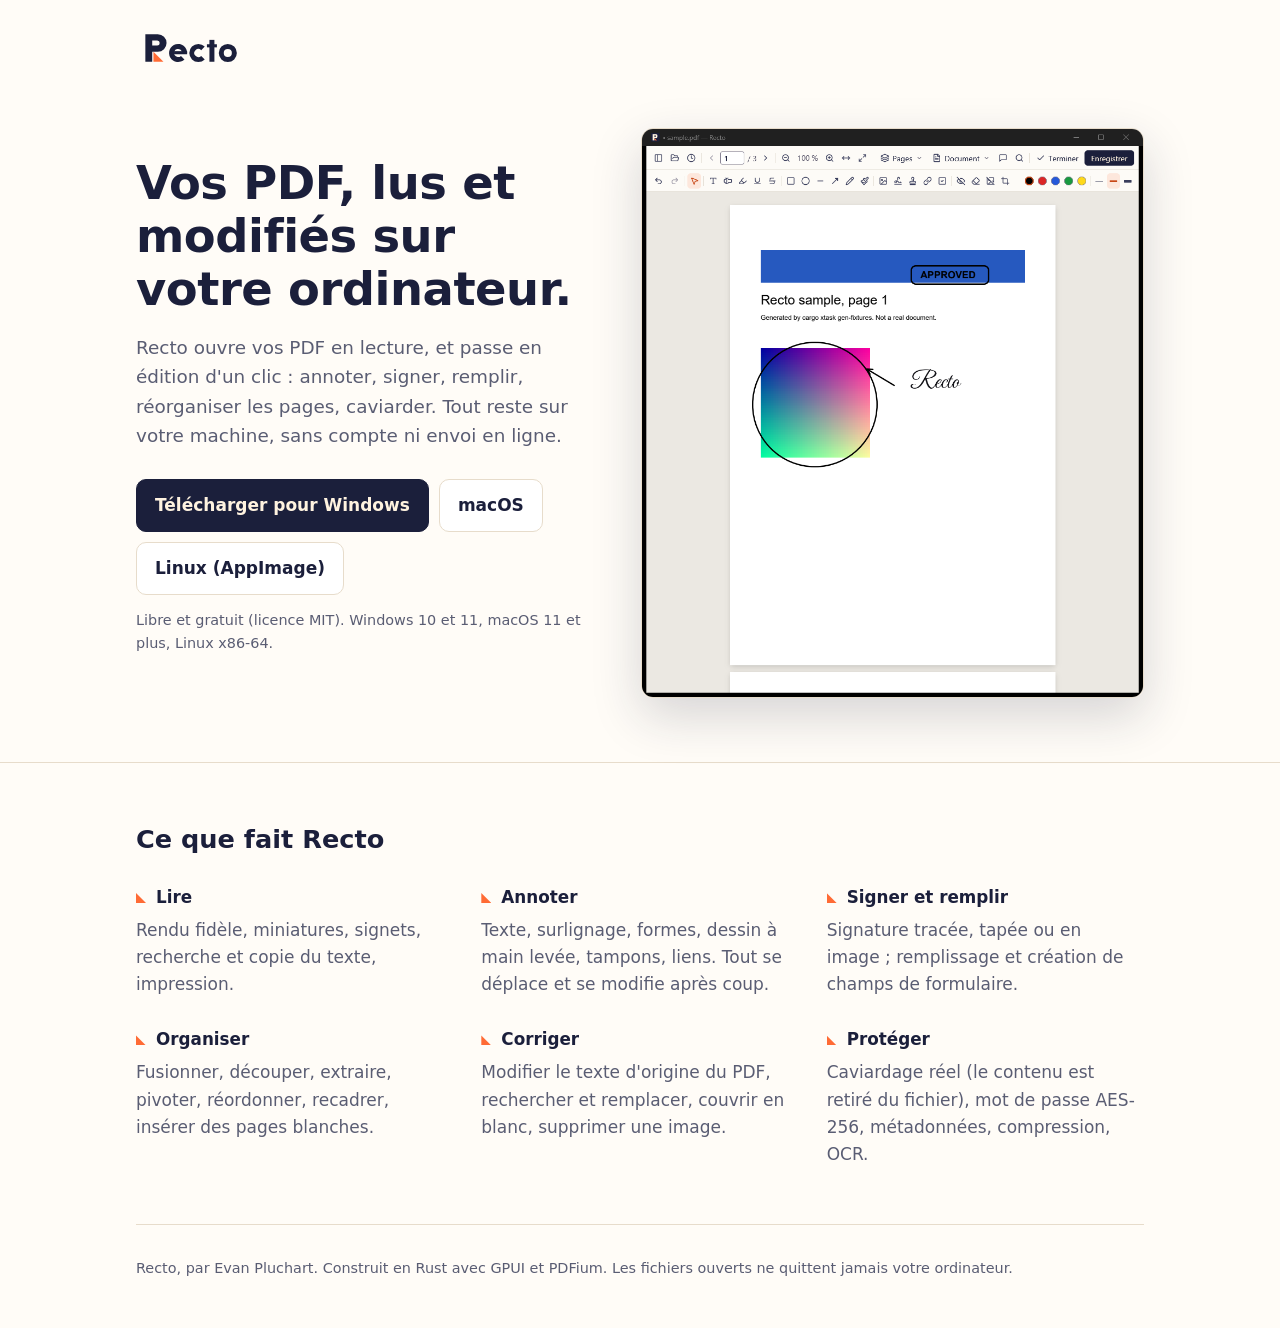
==== site/index.html @ 1aafd12f "feat: distribution (M6) - cargo xtask dist builds a release and packages it for the host: a folder w" ====
<!doctype html>
<html lang="fr">
<head>
<meta charset="utf-8">
<meta name="viewport" content="width=device-width, initial-scale=1">
<title>Recto — lecteur et éditeur PDF</title>
<meta name="description" content="Recto : lire, annoter, signer et organiser vos PDF, hors ligne, sur Windows, macOS et Linux. Libre et gratuit.">
<link rel="icon" href="favicon.png">
<style>
  :root {
    --ink: #1B1F3B;
    --paper: #FFF3E0;
    --fold: #FF6B35;
    --fold-text: #C84716;
    --surface: #FFFCF7;
    --muted: #5A5D73;
    --line: #E7DCCB;
  }
  * { box-sizing: border-box; }
  body {
    margin: 0;
    background: var(--surface);
    color: var(--ink);
    font: 17px/1.6 "Segoe UI", -apple-system, BlinkMacSystemFont, Inter, system-ui, sans-serif;
  }
  a { color: var(--fold-text); }
  .wrap { max-width: 1040px; margin: 0 auto; padding: 0 16px; }
  header { padding: 28px 0; }
  header img { height: 40px; display: block; }
  .hero > *, .features > * { min-width: 0; }
  .hero { display: grid; grid-template-columns: 1fr 1.1fr; gap: 48px; align-items: center; padding: 32px 0 64px; }
  h1 { font-size: clamp(2rem, 4vw, 2.9rem); line-height: 1.15; margin: 0 0 16px; letter-spacing: -0.01em; }
  .lead { font-size: 1.15rem; color: var(--muted); margin: 0 0 28px; }
  .downloads { display: flex; flex-wrap: wrap; gap: 10px; }
  .button {
    display: inline-flex; align-items: center; gap: 8px;
    padding: 12px 18px; border-radius: 10px; text-decoration: none; font-weight: 600;
    border: 1px solid var(--line); color: var(--ink); background: #fff;
  }
  .button.primary { background: var(--ink); color: var(--paper); border-color: var(--ink); }
  .button:hover { border-color: var(--ink); }
  .note { font-size: 0.9rem; color: var(--muted); margin-top: 14px; }
  .shot { width: 100%; border-radius: 12px; box-shadow: 0 18px 50px rgba(27, 31, 59, 0.18); border: 1px solid var(--line); display: block; }
  section { padding: 56px 0; border-top: 1px solid var(--line); }
  h2 { font-size: 1.6rem; margin: 0 0 24px; }
  .features { display: grid; grid-template-columns: repeat(3, 1fr); gap: 28px; }
  .feature h3 { font-size: 1.05rem; margin: 0 0 6px; }
  .feature h3::before { content: ""; display: inline-block; width: 10px; height: 10px; background: var(--fold); margin-right: 10px; clip-path: polygon(0 0, 100% 100%, 0 100%); }
  .feature p { margin: 0; color: var(--muted); }
  footer { padding: 32px 0 48px; color: var(--muted); font-size: 0.9rem; border-top: 1px solid var(--line); }
  @media (max-width: 820px) {
    .hero { grid-template-columns: 1fr; gap: 32px; }
    .features { grid-template-columns: 1fr; }
  }
</style>
</head>
<body>
<div class="wrap">
  <header><img src="logo.svg" alt="Recto"></header>

  <div class="hero">
    <div>
      <h1>Vos PDF, lus et modifiés sur votre ordinateur.</h1>
      <p class="lead">Recto ouvre vos PDF en lecture, et passe en édition d'un clic&nbsp;: annoter, signer, remplir, réorganiser les pages, caviarder. Tout reste sur votre machine, sans compte ni envoi en ligne.</p>
      <div class="downloads">
        <a class="button primary" href="downloads/Recto-windows-x64-setup.exe">Télécharger pour Windows</a>
        <a class="button" href="downloads/Recto-macos.dmg">macOS</a>
        <a class="button" href="downloads/Recto-x86_64.AppImage">Linux (AppImage)</a>
      </div>
      <p class="note">Libre et gratuit (licence MIT). Windows 10 et 11, macOS 11 et plus, Linux x86-64.</p>
    </div>
    <img class="shot" src="screenshot.png" alt="Recto en mode édition : une page annotée d'un cercle, d'une flèche, d'un tampon et d'une signature.">
  </div>
</div>

<section>
  <div class="wrap">
    <h2>Ce que fait Recto</h2>
    <div class="features">
      <div class="feature"><h3>Lire</h3><p>Rendu fidèle, miniatures, signets, recherche et copie du texte, impression.</p></div>
      <div class="feature"><h3>Annoter</h3><p>Texte, surlignage, formes, dessin à main levée, tampons, liens. Tout se déplace et se modifie après coup.</p></div>
      <div class="feature"><h3>Signer et remplir</h3><p>Signature tracée, tapée ou en image&nbsp;; remplissage et création de champs de formulaire.</p></div>
      <div class="feature"><h3>Organiser</h3><p>Fusionner, découper, extraire, pivoter, réordonner, recadrer, insérer des pages blanches.</p></div>
      <div class="feature"><h3>Corriger</h3><p>Modifier le texte d'origine du PDF, rechercher et remplacer, couvrir en blanc, supprimer une image.</p></div>
      <div class="feature"><h3>Protéger</h3><p>Caviardage réel (le contenu est retiré du fichier), mot de passe AES-256, métadonnées, compression, OCR.</p></div>
    </div>
  </div>
</section>

<div class="wrap">
  <footer>Recto, par Evan Pluchart. Construit en Rust avec GPUI et PDFium. Les fichiers ouverts ne quittent jamais votre ordinateur.</footer>
</div>
</body>
</html>
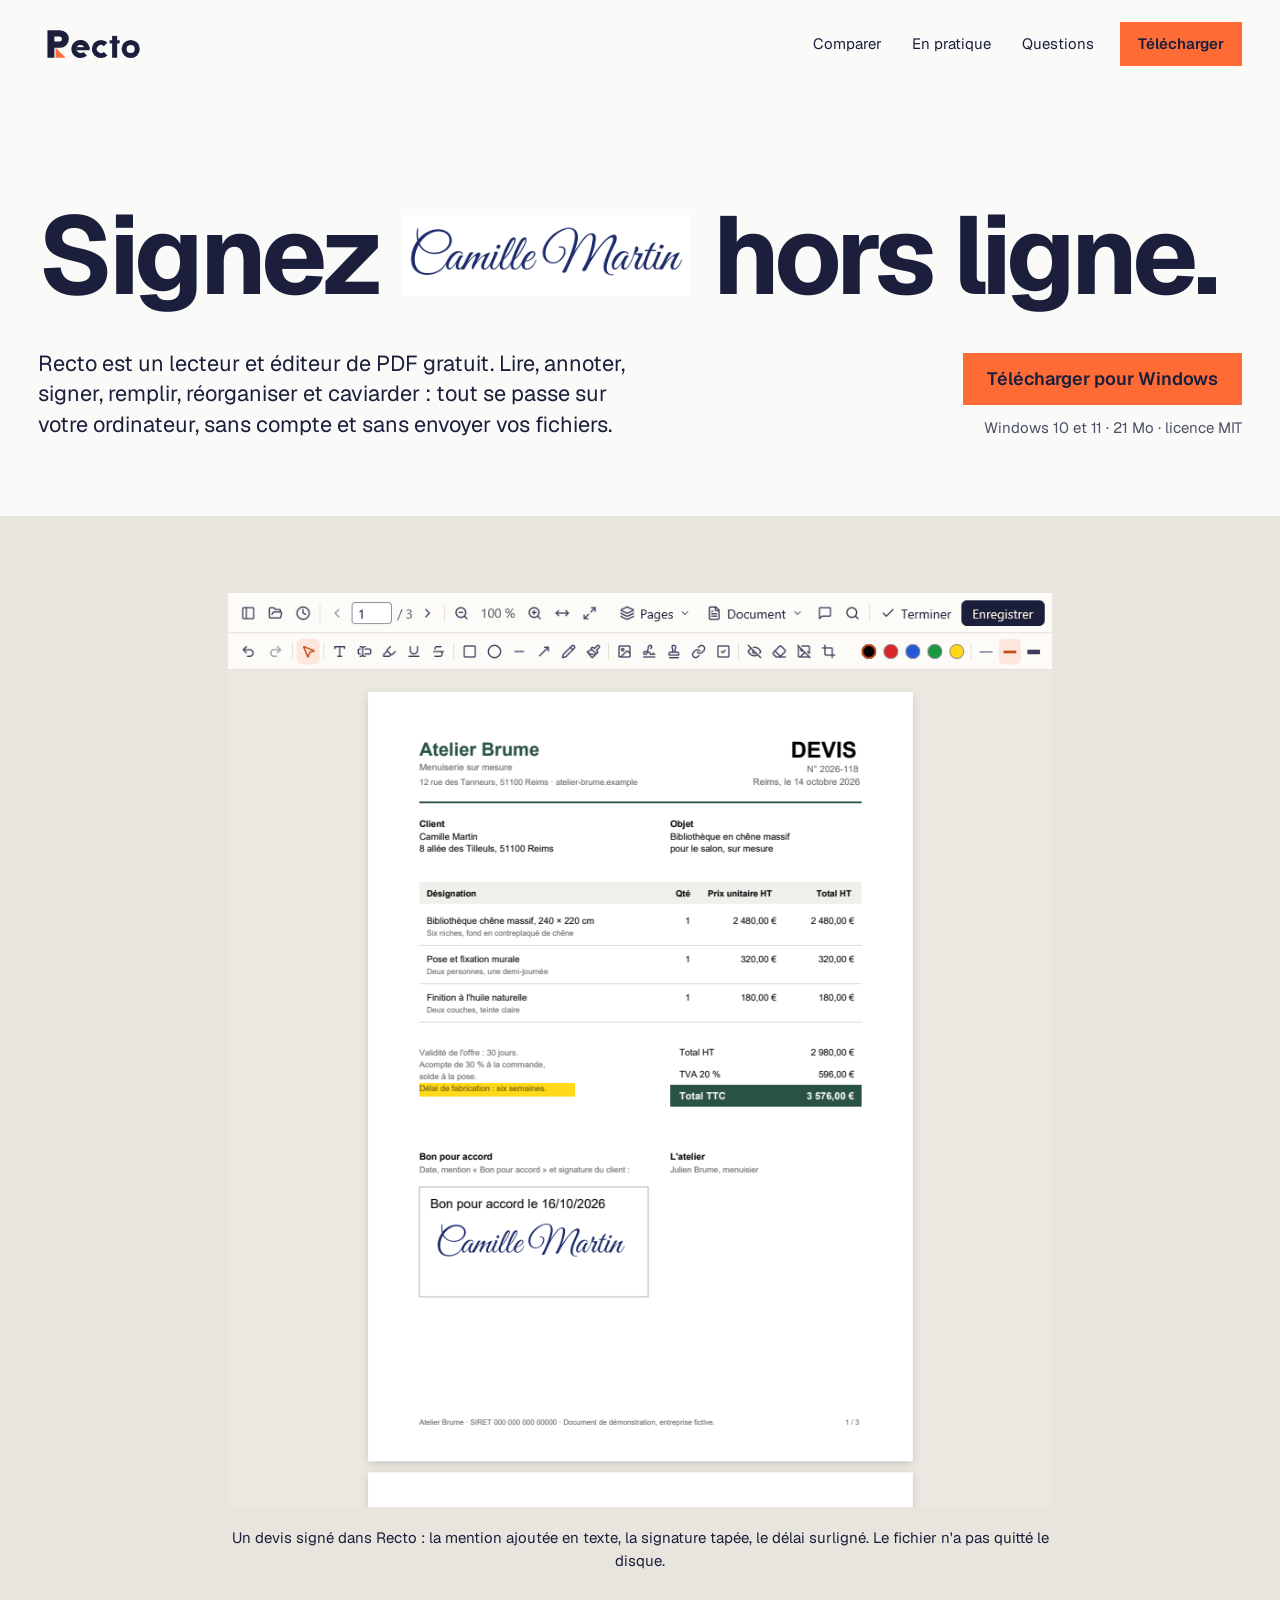
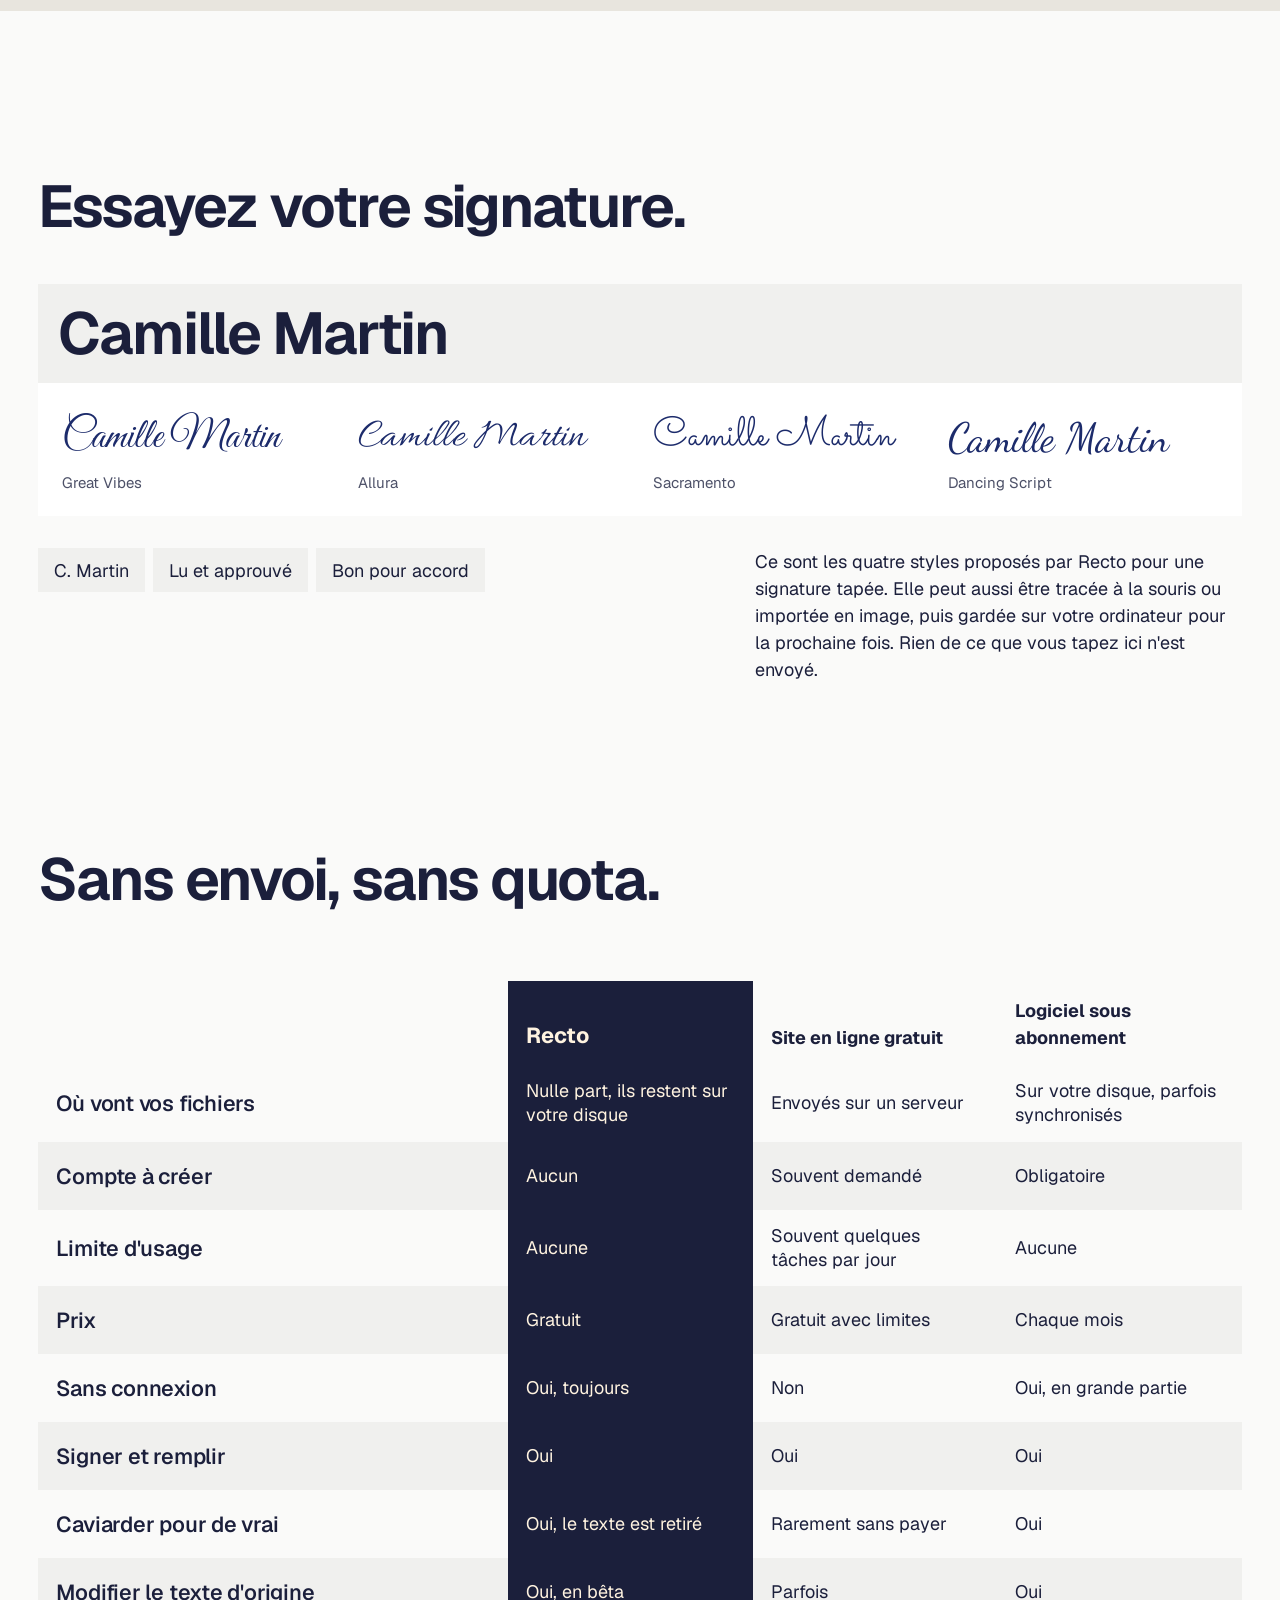
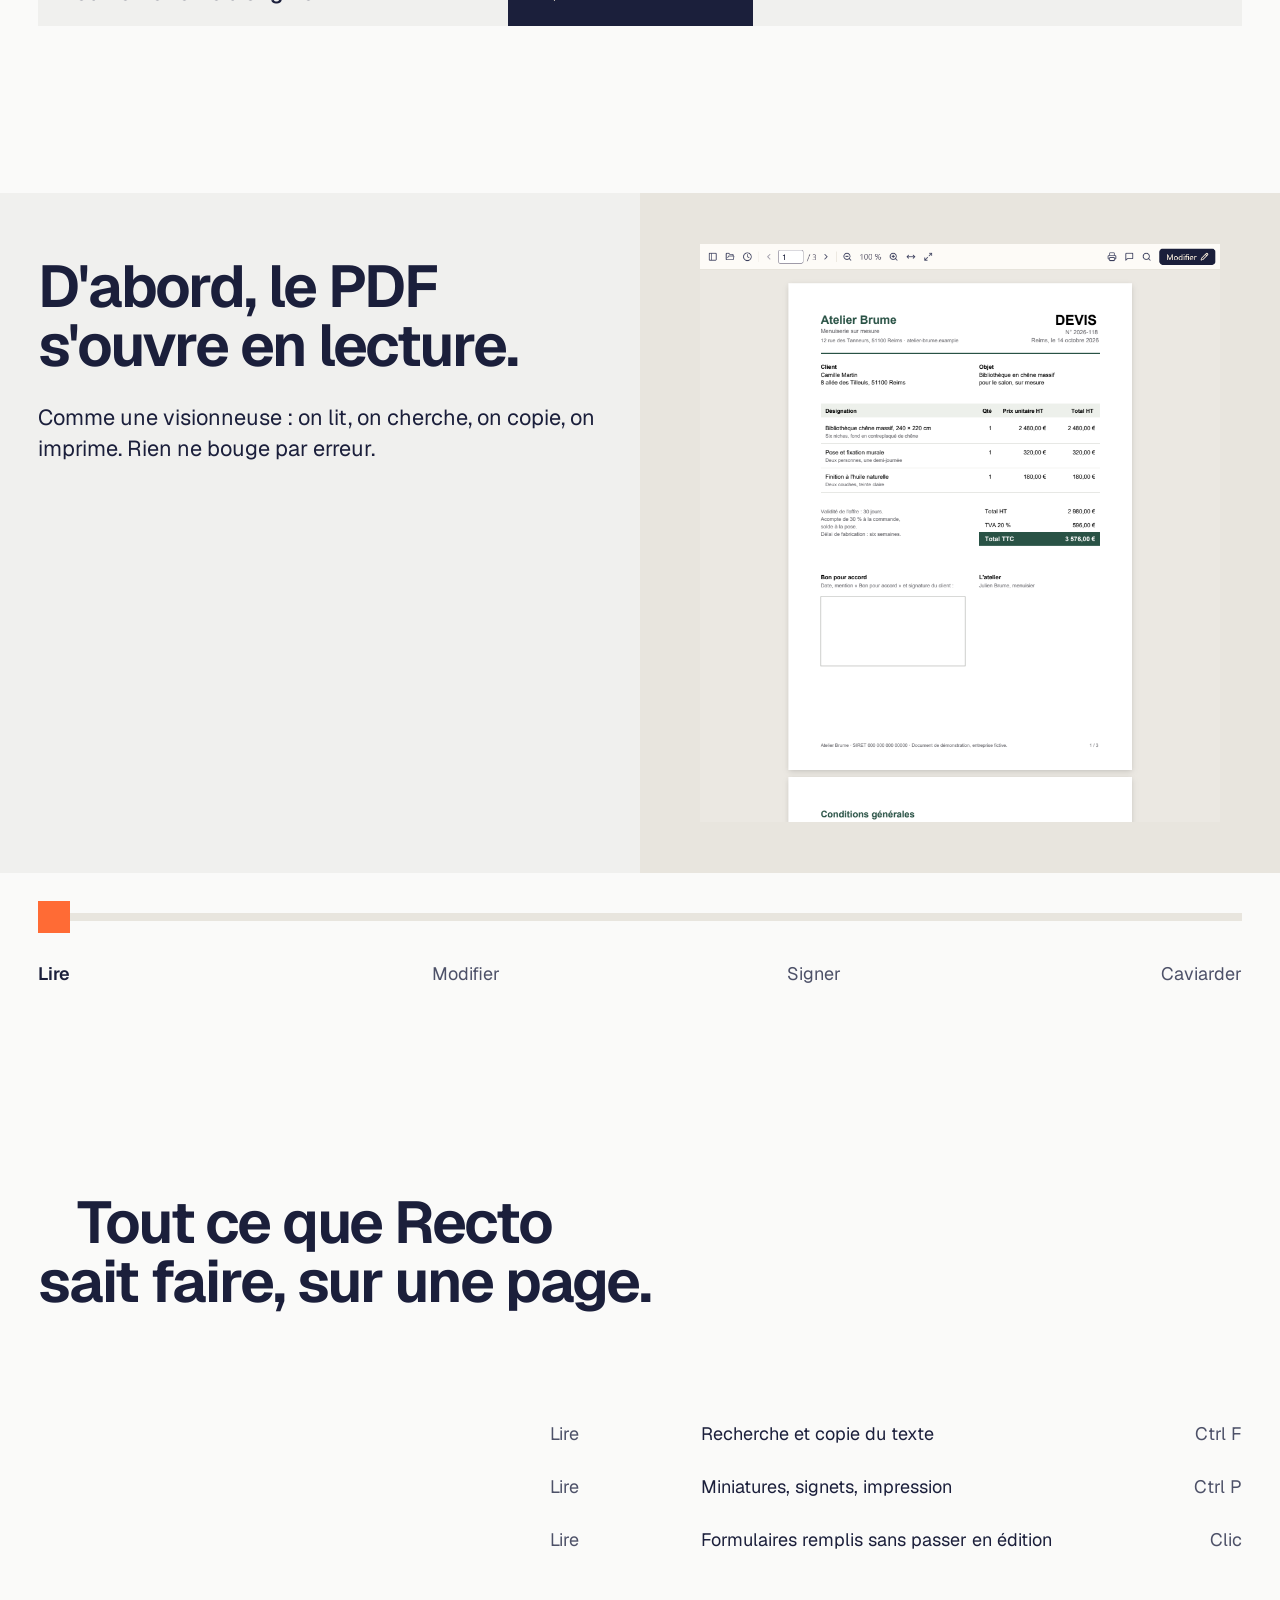
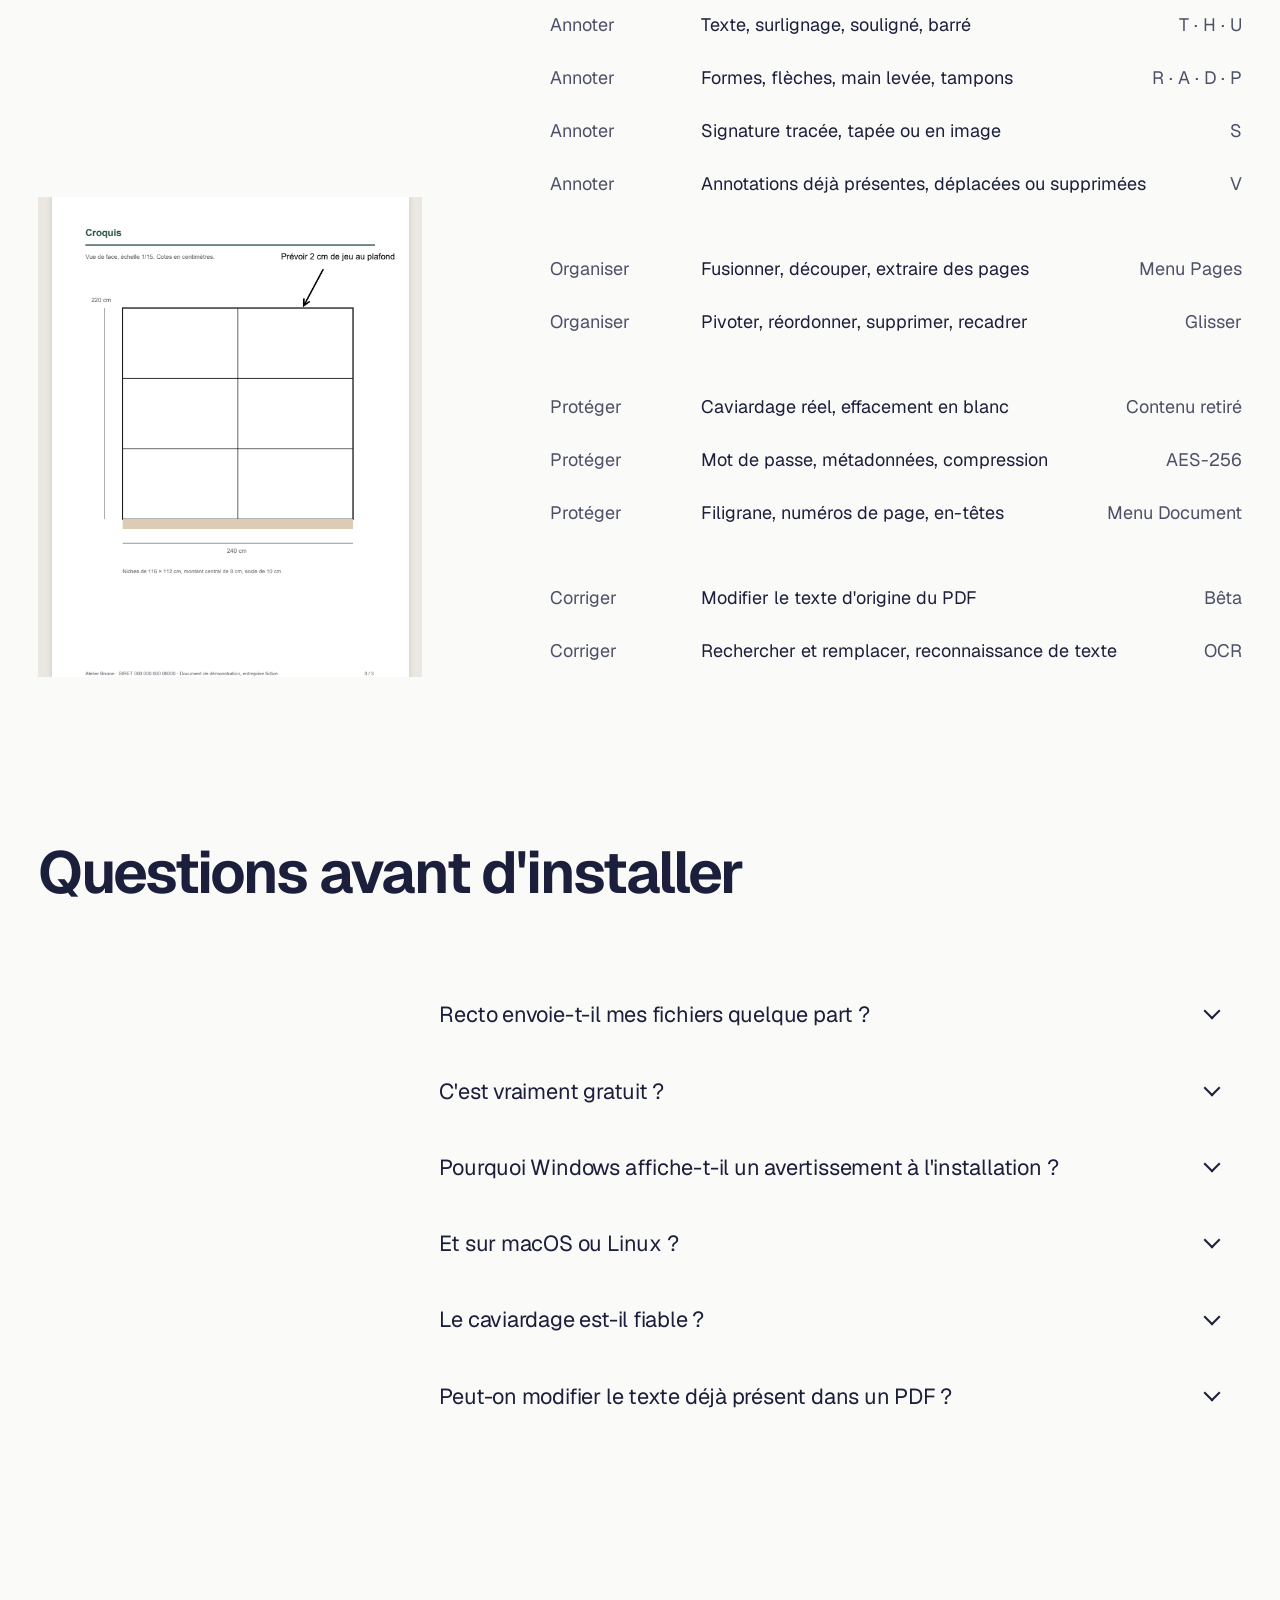
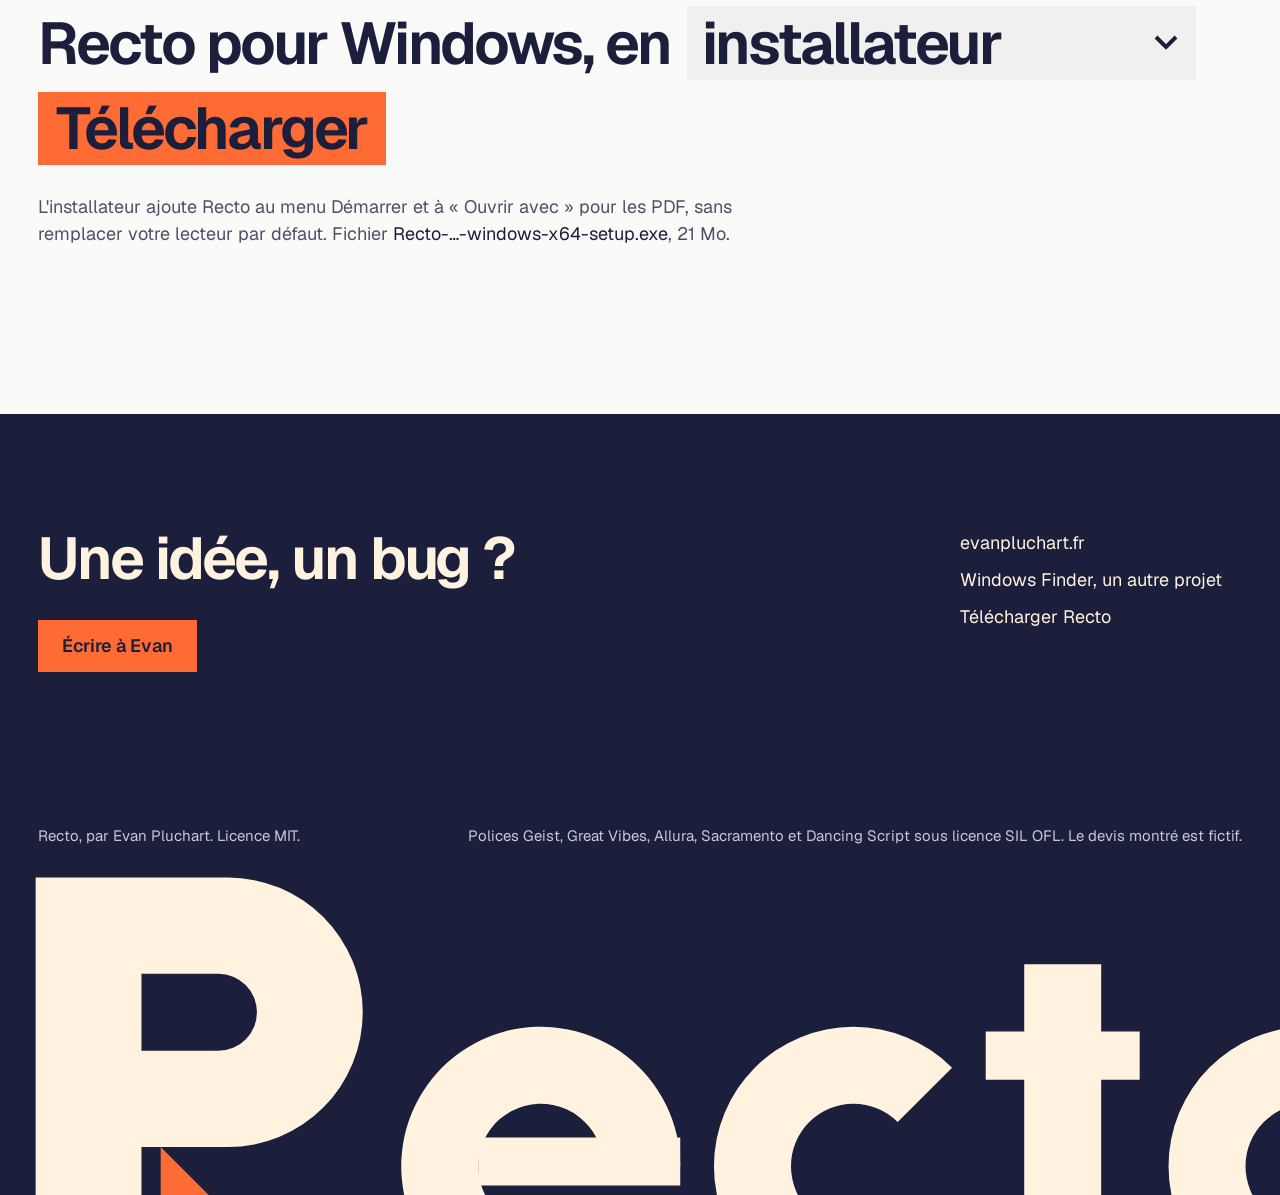
==== commit 3b506dd8: "feat(site): landing page for GitHub Pages [skip ci] A French page built from a drawn art direction (" ====
--- a/site/index.html
+++ b/site/index.html
@@ -2,93 +2,260 @@
 <html lang="fr">
 <head>
 <meta charset="utf-8">
-<meta name="viewport" content="width=device-width, initial-scale=1">
-<title>Recto — lecteur et éditeur PDF</title>
-<meta name="description" content="Recto : lire, annoter, signer et organiser vos PDF, hors ligne, sur Windows, macOS et Linux. Libre et gratuit.">
-<link rel="icon" href="favicon.png">
-<style>
-  :root {
-    --ink: #1B1F3B;
-    --paper: #FFF3E0;
-    --fold: #FF6B35;
-    --fold-text: #C84716;
-    --surface: #FFFCF7;
-    --muted: #5A5D73;
-    --line: #E7DCCB;
-  }
-  * { box-sizing: border-box; }
-  body {
-    margin: 0;
-    background: var(--surface);
-    color: var(--ink);
-    font: 17px/1.6 "Segoe UI", -apple-system, BlinkMacSystemFont, Inter, system-ui, sans-serif;
-  }
-  a { color: var(--fold-text); }
-  .wrap { max-width: 1040px; margin: 0 auto; padding: 0 16px; }
-  header { padding: 28px 0; }
-  header img { height: 40px; display: block; }
-  .hero > *, .features > * { min-width: 0; }
-  .hero { display: grid; grid-template-columns: 1fr 1.1fr; gap: 48px; align-items: center; padding: 32px 0 64px; }
-  h1 { font-size: clamp(2rem, 4vw, 2.9rem); line-height: 1.15; margin: 0 0 16px; letter-spacing: -0.01em; }
-  .lead { font-size: 1.15rem; color: var(--muted); margin: 0 0 28px; }
-  .downloads { display: flex; flex-wrap: wrap; gap: 10px; }
-  .button {
-    display: inline-flex; align-items: center; gap: 8px;
-    padding: 12px 18px; border-radius: 10px; text-decoration: none; font-weight: 600;
-    border: 1px solid var(--line); color: var(--ink); background: #fff;
-  }
-  .button.primary { background: var(--ink); color: var(--paper); border-color: var(--ink); }
-  .button:hover { border-color: var(--ink); }
-  .note { font-size: 0.9rem; color: var(--muted); margin-top: 14px; }
-  .shot { width: 100%; border-radius: 12px; box-shadow: 0 18px 50px rgba(27, 31, 59, 0.18); border: 1px solid var(--line); display: block; }
-  section { padding: 56px 0; border-top: 1px solid var(--line); }
-  h2 { font-size: 1.6rem; margin: 0 0 24px; }
-  .features { display: grid; grid-template-columns: repeat(3, 1fr); gap: 28px; }
-  .feature h3 { font-size: 1.05rem; margin: 0 0 6px; }
-  .feature h3::before { content: ""; display: inline-block; width: 10px; height: 10px; background: var(--fold); margin-right: 10px; clip-path: polygon(0 0, 100% 100%, 0 100%); }
-  .feature p { margin: 0; color: var(--muted); }
-  footer { padding: 32px 0 48px; color: var(--muted); font-size: 0.9rem; border-top: 1px solid var(--line); }
-  @media (max-width: 820px) {
-    .hero { grid-template-columns: 1fr; gap: 32px; }
-    .features { grid-template-columns: 1fr; }
-  }
-</style>
+<meta name="viewport" content="width=device-width, initial-scale=1, viewport-fit=cover">
+<title>Recto — lire, signer et modifier vos PDF, hors ligne</title>
+<meta name="description" content="Recto est un lecteur et éditeur de PDF gratuit pour Windows. Annoter, signer, remplir, réorganiser et caviarder sur votre ordinateur, sans compte et sans envoyer vos fichiers.">
+<meta name="author" content="Evan Pluchart">
+<meta name="color-scheme" content="light">
+<meta name="theme-color" content="#FBFAF7">
+<link rel="canonical" href="https://evanpluchart.github.io/recto/">
+<meta property="og:type" content="website">
+<meta property="og:locale" content="fr_FR">
+<meta property="og:title" content="Recto — vos PDF, signés hors ligne">
+<meta property="og:description" content="Lecteur et éditeur de PDF gratuit. Tout se passe sur votre ordinateur, sans compte et sans envoi.">
+<meta property="og:url" content="https://evanpluchart.github.io/recto/">
+<meta property="og:image" content="https://evanpluchart.github.io/recto/assets/og.png">
+<meta property="og:image:width" content="1200">
+<meta property="og:image:height" content="630">
+<meta name="twitter:card" content="summary_large_image">
+<link rel="icon" href="favicon.png" type="image/png">
+<link rel="icon" href="icon.svg" type="image/svg+xml">
+<link rel="preload" href="assets/fonts/geist.woff2" as="font" type="font/woff2" crossorigin>
+<link rel="stylesheet" href="assets/style.css">
+<script>document.documentElement.classList.add("js")</script>
 </head>
 <body>
-<div class="wrap">
-  <header><img src="logo.svg" alt="Recto"></header>
-
-  <div class="hero">
-    <div>
-      <h1>Vos PDF, lus et modifiés sur votre ordinateur.</h1>
-      <p class="lead">Recto ouvre vos PDF en lecture, et passe en édition d'un clic&nbsp;: annoter, signer, remplir, réorganiser les pages, caviarder. Tout reste sur votre machine, sans compte ni envoi en ligne.</p>
-      <div class="downloads">
-        <a class="button primary" href="downloads/Recto-windows-x64-setup.exe">Télécharger pour Windows</a>
-        <a class="button" href="downloads/Recto-macos.dmg">macOS</a>
-        <a class="button" href="downloads/Recto-x86_64.AppImage">Linux (AppImage)</a>
-      </div>
-      <p class="note">Libre et gratuit (licence MIT). Windows 10 et 11, macOS 11 et plus, Linux x86-64.</p>
-    </div>
-    <img class="shot" src="screenshot.png" alt="Recto en mode édition : une page annotée d'un cercle, d'une flèche, d'un tampon et d'une signature.">
+<a class="skip" href="#contenu">Aller au contenu</a>
+
+<header class="nav frame">
+  <a class="nav-logo" href="./" aria-label="Recto, accueil">
+    <img src="logo.svg" alt="Recto" width="140" height="53">
+  </a>
+  <nav aria-label="Sections">
+    <a href="#comparer">Comparer</a>
+    <a href="#etapes">En pratique</a>
+    <a href="#questions">Questions</a>
+  </nav>
+  <a class="button button-small" href="#telecharger">Télécharger</a>
+</header>
+
+<main id="contenu">
+
+  <section class="hero frame" aria-labelledby="titre">
+    <h1 id="titre" class="hero-line rise">
+      <span class="hero-word">Signez</span>
+      <span class="hero-slot"><img src="assets/hero-signature.png" alt="votre devis" width="660" height="184" fetchpriority="high"></span>
+      <span class="hero-word">hors&nbsp;ligne.</span>
+    </h1>
+    <div class="hero-foot">
+      <p class="hero-lead rise">Recto est un lecteur et éditeur de PDF gratuit. Lire, annoter, signer, remplir, réorganiser et caviarder&nbsp;: tout se passe sur votre ordinateur, sans compte et sans envoyer vos fichiers.</p>
+      <div class="hero-action rise">
+        <a class="button" href="https://github.com/EvanPluchart/recto/releases/latest">Télécharger pour Windows</a>
+        <p class="note">Windows 10 et 11 · 21&nbsp;Mo · licence MIT</p>
+      </div>
+    </div>
+  </section>
+
+  <figure class="window" aria-labelledby="window-caption">
+    <div class="window-inner shutter">
+      <img src="assets/app-sign.png" alt="Recto en mode édition&nbsp;: un devis de menuiserie avec la mention « Bon pour accord le 16/10/2026 », la signature Camille Martin et le délai de fabrication surligné en jaune." width="900" height="1000">
+    </div>
+    <figcaption id="window-caption" class="frame note">Un devis signé dans Recto&nbsp;: la mention ajoutée en texte, la signature tapée, le délai surligné. Le fichier n'a pas quitté le disque.</figcaption>
+  </figure>
+
+  <section class="try frame" aria-labelledby="try-title">
+    <h2 id="try-title" class="head rise">Essayez votre signature.</h2>
+    <div class="try-field rise" data-ui>
+      <label class="visually-hidden" for="try-name">Votre nom</label>
+      <input id="try-name" class="try-input" type="text" value="Camille Martin" maxlength="40" autocomplete="off" spellcheck="false">
+    </div>
+    <ul class="try-styles rise" data-ui aria-label="Les quatre styles de signature de Recto">
+      <li><span class="try-sig" style="font-family: 'Great Vibes', cursive">Camille Martin</span><span class="try-name">Great Vibes</span></li>
+      <li><span class="try-sig" style="font-family: 'Allura', cursive">Camille Martin</span><span class="try-name">Allura</span></li>
+      <li><span class="try-sig" style="font-family: 'Sacramento', cursive">Camille Martin</span><span class="try-name">Sacramento</span></li>
+      <li><span class="try-sig" style="font-family: 'Dancing Script', cursive">Camille Martin</span><span class="try-name">Dancing Script</span></li>
+    </ul>
+    <div class="try-foot rise">
+      <div class="try-examples" role="group" aria-label="Exemples">
+        <button type="button" data-fill="C. Martin">C. Martin</button>
+        <button type="button" data-fill="Lu et approuvé">Lu et approuvé</button>
+        <button type="button" data-fill="Bon pour accord">Bon pour accord</button>
+      </div>
+      <p class="try-note">Ce sont les quatre styles proposés par Recto pour une signature tapée. Elle peut aussi être tracée à la souris ou importée en image, puis gardée sur votre ordinateur pour la prochaine fois. Rien de ce que vous tapez ici n'est envoyé.</p>
+    </div>
+  </section>
+
+  <section id="comparer" class="compare frame" aria-labelledby="compare-title">
+    <h2 id="compare-title" class="head rise">Sans envoi, sans quota.</h2>
+    <div class="compare-table rise" role="table" aria-label="Recto comparé aux autres façons de modifier un PDF">
+      <div class="compare-row compare-top" role="row">
+        <span role="columnheader"><span class="visually-hidden">Question</span></span>
+        <span role="columnheader" class="is-recto">Recto</span>
+        <span role="columnheader">Site en ligne gratuit</span>
+        <span role="columnheader">Logiciel sous abonnement</span>
+      </div>
+      <div class="compare-row" role="row">
+        <span role="rowheader">Où vont vos fichiers</span>
+        <span role="cell" class="is-recto" data-col="Recto">Nulle part, ils restent sur votre disque</span>
+        <span role="cell" data-col="Site en ligne gratuit">Envoyés sur un serveur</span>
+        <span role="cell" data-col="Logiciel sous abonnement">Sur votre disque, parfois synchronisés</span>
+      </div>
+      <div class="compare-row" role="row">
+        <span role="rowheader">Compte à créer</span>
+        <span role="cell" class="is-recto" data-col="Recto">Aucun</span>
+        <span role="cell" data-col="Site en ligne gratuit">Souvent demandé</span>
+        <span role="cell" data-col="Logiciel sous abonnement">Obligatoire</span>
+      </div>
+      <div class="compare-row" role="row">
+        <span role="rowheader">Limite d'usage</span>
+        <span role="cell" class="is-recto" data-col="Recto">Aucune</span>
+        <span role="cell" data-col="Site en ligne gratuit">Souvent quelques tâches par jour</span>
+        <span role="cell" data-col="Logiciel sous abonnement">Aucune</span>
+      </div>
+      <div class="compare-row" role="row">
+        <span role="rowheader">Prix</span>
+        <span role="cell" class="is-recto" data-col="Recto">Gratuit</span>
+        <span role="cell" data-col="Site en ligne gratuit">Gratuit avec limites</span>
+        <span role="cell" data-col="Logiciel sous abonnement">Chaque mois</span>
+      </div>
+      <div class="compare-row" role="row">
+        <span role="rowheader">Sans connexion</span>
+        <span role="cell" class="is-recto" data-col="Recto">Oui, toujours</span>
+        <span role="cell" data-col="Site en ligne gratuit">Non</span>
+        <span role="cell" data-col="Logiciel sous abonnement">Oui, en grande partie</span>
+      </div>
+      <div class="compare-row" role="row">
+        <span role="rowheader">Signer et remplir</span>
+        <span role="cell" class="is-recto" data-col="Recto">Oui</span>
+        <span role="cell" data-col="Site en ligne gratuit">Oui</span>
+        <span role="cell" data-col="Logiciel sous abonnement">Oui</span>
+      </div>
+      <div class="compare-row" role="row">
+        <span role="rowheader">Caviarder pour de vrai</span>
+        <span role="cell" class="is-recto" data-col="Recto">Oui, le texte est retiré</span>
+        <span role="cell" data-col="Site en ligne gratuit">Rarement sans payer</span>
+        <span role="cell" data-col="Logiciel sous abonnement">Oui</span>
+      </div>
+      <div class="compare-row" role="row">
+        <span role="rowheader">Modifier le texte d'origine</span>
+        <span role="cell" class="is-recto" data-col="Recto">Oui, en bêta</span>
+        <span role="cell" data-col="Site en ligne gratuit">Parfois</span>
+        <span role="cell" data-col="Logiciel sous abonnement">Oui</span>
+      </div>
+    </div>
+  </section>
+
+  <section id="etapes" class="stages" aria-labelledby="stage-title">
+    <div class="stages-text">
+      <h2 id="stage-title" class="head stage-clause" aria-live="polite">D'abord, le PDF s'ouvre en lecture.</h2>
+      <p class="stage-detail">Comme une visionneuse&nbsp;: on lit, on cherche, on copie, on imprime. Rien ne bouge par erreur.</p>
+    </div>
+    <div class="stages-picture" data-ui>
+      <img class="stage-img is-current" src="assets/app-read.png" alt="Recto en lecture&nbsp;: le devis, la barre du haut et le bouton Modifier." width="900" height="1000" loading="lazy">
+      <img class="stage-img" src="assets/app-edit.png" alt="Recto en mode édition&nbsp;: la barre d'outils et les miniatures des trois pages." width="900" height="1000" loading="lazy">
+      <img class="stage-img" src="assets/app-sign.png" alt="Le devis avec une mention, une signature et un surlignage." width="900" height="1000" loading="lazy">
+      <img class="stage-img" src="assets/app-redact.png" alt="Le nom et l'adresse du client recouverts d'un rectangle noir de caviardage." width="900" height="1000" loading="lazy">
+    </div>
+    <div class="stages-control">
+      <label class="visually-hidden" for="stage-range">Étape</label>
+      <input id="stage-range" type="range" min="0" max="3" step="1" value="0" aria-valuetext="Lire">
+      <ol class="stage-names">
+        <li><button type="button" data-stage="0" aria-current="step">Lire</button></li>
+        <li><button type="button" data-stage="1">Modifier</button></li>
+        <li><button type="button" data-stage="2">Signer</button></li>
+        <li><button type="button" data-stage="3">Caviarder</button></li>
+      </ol>
+    </div>
+  </section>
+
+  <section class="list frame" aria-labelledby="list-title">
+    <h2 id="list-title" class="head list-title rise"><span>Tout ce que Recto</span> sait faire, sur une page.</h2>
+    <div class="list-body">
+      <img class="list-picture rise" src="assets/app-sketch.png" alt="La page du croquis, annotée d'une flèche et de la note « Prévoir 2 cm de jeu au plafond »." width="640" height="800" loading="lazy">
+      <dl class="list-table rise">
+        <div><dt>Lire</dt><dd>Recherche et copie du texte</dd><dd>Ctrl&nbsp;F</dd></div>
+        <div><dt>Lire</dt><dd>Miniatures, signets, impression</dd><dd>Ctrl&nbsp;P</dd></div>
+        <div><dt>Lire</dt><dd>Formulaires remplis sans passer en édition</dd><dd>Clic</dd></div>
+        <div class="group"><dt>Annoter</dt><dd>Texte, surlignage, souligné, barré</dd><dd>T&nbsp;·&nbsp;H&nbsp;·&nbsp;U</dd></div>
+        <div><dt>Annoter</dt><dd>Formes, flèches, main levée, tampons</dd><dd>R&nbsp;·&nbsp;A&nbsp;·&nbsp;D&nbsp;·&nbsp;P</dd></div>
+        <div><dt>Annoter</dt><dd>Signature tracée, tapée ou en image</dd><dd>S</dd></div>
+        <div><dt>Annoter</dt><dd>Annotations déjà présentes, déplacées ou supprimées</dd><dd>V</dd></div>
+        <div class="group"><dt>Organiser</dt><dd>Fusionner, découper, extraire des pages</dd><dd>Menu Pages</dd></div>
+        <div><dt>Organiser</dt><dd>Pivoter, réordonner, supprimer, recadrer</dd><dd>Glisser</dd></div>
+        <div class="group"><dt>Protéger</dt><dd>Caviardage réel, effacement en blanc</dd><dd>Contenu retiré</dd></div>
+        <div><dt>Protéger</dt><dd>Mot de passe, métadonnées, compression</dd><dd>AES-256</dd></div>
+        <div><dt>Protéger</dt><dd>Filigrane, numéros de page, en-têtes</dd><dd>Menu Document</dd></div>
+        <div class="group"><dt>Corriger</dt><dd>Modifier le texte d'origine du PDF</dd><dd>Bêta</dd></div>
+        <div><dt>Corriger</dt><dd>Rechercher et remplacer, reconnaissance de texte</dd><dd>OCR</dd></div>
+      </dl>
+    </div>
+  </section>
+
+  <section id="questions" class="faq frame" aria-labelledby="faq-title">
+    <h2 id="faq-title" class="head rise">Questions avant d'installer</h2>
+    <div class="faq-list rise">
+      <details>
+        <summary>Recto envoie-t-il mes fichiers quelque part&nbsp;?</summary>
+        <p>Non. Recto n'a ni compte ni serveur&nbsp;: il lit vos fichiers sur votre disque et les enregistre au même endroit, par une écriture atomique qui ne laisse jamais un PDF à moitié écrit. Il fonctionne sans connexion.</p>
+      </details>
+      <details>
+        <summary>C'est vraiment gratuit&nbsp;?</summary>
+        <p>Oui, sous licence MIT, sans publicité, sans version payante et sans limite de pages ou de tâches.</p>
+      </details>
+      <details>
+        <summary>Pourquoi Windows affiche-t-il un avertissement à l'installation&nbsp;?</summary>
+        <p>L'installateur n'est pas encore signé par un certificat de code, alors SmartScreen le signale comme peu connu. Cliquez sur «&nbsp;Informations complémentaires&nbsp;» puis «&nbsp;Exécuter quand même&nbsp;». Il s'installe pour votre seul compte, sans droits administrateur, et se désinstalle proprement.</p>
+      </details>
+      <details>
+        <summary>Et sur macOS ou Linux&nbsp;?</summary>
+        <p>Recto est écrit pour les trois systèmes et les paquets (une app macOS et une AppImage) sont prêts à être construits, mais ils n'ont pas encore été testés. Ils viendront dans une prochaine version.</p>
+      </details>
+      <details>
+        <summary>Le caviardage est-il fiable&nbsp;?</summary>
+        <p>Le texte, les images et les dessins sous un rectangle noir sont retirés du fichier, pas seulement cachés&nbsp;: on ne peut plus les copier ni les retrouver par recherche. Deux limites&nbsp;: un tracé qui dépasse de la zone reste sous le rectangle, et la structure d'accessibilité du document est supprimée. Relisez toujours le fichier exporté.</p>
+      </details>
+      <details>
+        <summary>Peut-on modifier le texte déjà présent dans un PDF&nbsp;?</summary>
+        <p>Oui, en bêta. Recto réécrit la ligne avec la police d'origine quand elle contient les lettres nécessaires, sinon avec une police proche de votre système. Le texte ne se réorganise pas&nbsp;: une ligne plus longue peut chevaucher la suite. La reconnaissance de texte (OCR) ne lit pour l'instant que les lettres sans accents.</p>
+      </details>
+    </div>
+  </section>
+
+  <section id="telecharger" class="cta frame" aria-labelledby="cta-title">
+    <h2 id="cta-title" class="visually-hidden">Télécharger Recto</h2>
+    <form class="cta-sentence rise" action="https://github.com/EvanPluchart/recto/releases/latest" method="get">
+      <span>Recto pour Windows, en</span>
+      <label class="visually-hidden" for="cta-kind">Format</label>
+      <select id="cta-kind" class="cta-select">
+        <option value="setup">installateur</option>
+        <option value="zip">version portable</option>
+      </select>
+      <button class="cta-button" type="submit">Télécharger</button>
+    </form>
+    <p class="cta-note rise" id="cta-note">L'installateur ajoute Recto au menu Démarrer et à «&nbsp;Ouvrir avec&nbsp;» pour les PDF, sans remplacer votre lecteur par défaut. Fichier <em>Recto-…-windows-x64-setup.exe</em>, 21&nbsp;Mo.</p>
+  </section>
+
+</main>
+
+<footer class="footer">
+  <div class="footer-top frame">
+    <div class="footer-invite">
+      <h2 class="head">Une idée, un bug&nbsp;?</h2>
+      <a class="button" href="https://evanpluchart.fr">Écrire à Evan</a>
+    </div>
+    <ul class="footer-links">
+      <li><a href="https://evanpluchart.fr">evanpluchart.fr</a></li>
+      <li><a href="https://evanpluchart.github.io/windows-finder/">Windows Finder, un autre projet</a></li>
+      <li><a href="#telecharger">Télécharger Recto</a></li>
+    </ul>
   </div>
-</div>
-
-<section>
-  <div class="wrap">
-    <h2>Ce que fait Recto</h2>
-    <div class="features">
-      <div class="feature"><h3>Lire</h3><p>Rendu fidèle, miniatures, signets, recherche et copie du texte, impression.</p></div>
-      <div class="feature"><h3>Annoter</h3><p>Texte, surlignage, formes, dessin à main levée, tampons, liens. Tout se déplace et se modifie après coup.</p></div>
-      <div class="feature"><h3>Signer et remplir</h3><p>Signature tracée, tapée ou en image&nbsp;; remplissage et création de champs de formulaire.</p></div>
-      <div class="feature"><h3>Organiser</h3><p>Fusionner, découper, extraire, pivoter, réordonner, recadrer, insérer des pages blanches.</p></div>
-      <div class="feature"><h3>Corriger</h3><p>Modifier le texte d'origine du PDF, rechercher et remplacer, couvrir en blanc, supprimer une image.</p></div>
-      <div class="feature"><h3>Protéger</h3><p>Caviardage réel (le contenu est retiré du fichier), mot de passe AES-256, métadonnées, compression, OCR.</p></div>
-    </div>
+  <div class="footer-legal frame">
+    <p>Recto, par Evan Pluchart. Licence MIT.</p>
+    <p>Polices Geist, Great Vibes, Allura, Sacramento et Dancing Script sous licence SIL OFL. Le devis montré est fictif.</p>
   </div>
-</section>
-
-<div class="wrap">
-  <footer>Recto, par Evan Pluchart. Construit en Rust avec GPUI et PDFium. Les fichiers ouverts ne quittent jamais votre ordinateur.</footer>
-</div>
+  <svg class="footer-mark" viewBox="56 36 596 184" aria-hidden="true" focusable="false"><g fill="#FFF3E0"><path fill-rule="evenodd" d="M60 40H104V216H60Z M104 40H140A56 56 0 0 1 140 152H104Z M104 80H136A16 16 0 0 1 136 112H104Z"/></g><g fill="#FF6B35"><path d="M112 152L176 216H112Z"/></g><g fill="#FFF3E0" transform="translate(124 0)"><path d="M204 160A58 58 0 1 0 187 201L164.4 178.4A26 26 0 1 1 172 160Z"/><path d="M120 148H204V168H120Z"/><path d="M317 119A58 58 0 1 0 317 201L294.4 178.4A26 26 0 1 1 294.4 141.6Z"/><path d="M331 104H395V124H331Z"/><path d="M347 76H379V216H347Z"/><path fill-rule="evenodd" d="M407 160A58 58 0 1 0 523 160A58 58 0 1 0 407 160Z M439 160A26 26 0 1 0 491 160A26 26 0 1 0 439 160Z"/></g></svg>
+</footer>
+
+<script src="assets/main.js" defer></script>
 </body>
 </html>
--- a/site/assets/style.css
+++ b/site/assets/style.css
@@ -0,0 +1,306 @@
+/* Recto landing page. Tokens and rules: site/DESIGN.md. Light only. */
+
+@font-face { font-family: "Geist"; font-style: normal; font-weight: 400 700; font-display: swap; src: url(fonts/geist.woff2) format("woff2"); }
+@font-face { font-family: "Great Vibes"; font-display: swap; src: url(fonts/great-vibes.woff2) format("woff2"); }
+@font-face { font-family: "Allura"; font-display: swap; src: url(fonts/allura.woff2) format("woff2"); }
+@font-face { font-family: "Sacramento"; font-display: swap; src: url(fonts/sacramento.woff2) format("woff2"); }
+@font-face { font-family: "Dancing Script"; font-weight: 400 700; font-display: swap; src: url(fonts/dancing-script.woff2) format("woff2"); }
+
+:root {
+  color-scheme: light;
+  --bg: #FAFAF9;
+  --surface: #F0F0EE;
+  --canvas: #E8E5DE;
+  --ink: #1B1F3B;
+  --muted: #4D5168;
+  --paper: #FFF3E0;
+  --fold: #FF6B35;
+  --sig: #1C2B6B;
+
+  --t-display: clamp(48px, 8.6vw, 144px);
+  --t-head: clamp(34px, 4.6vw, 72px);
+  --t-lead: clamp(20px, 1.7vw, 26px);
+  --t-body: 18px;
+  --t-small: 15px;
+  --t-sig: clamp(36px, 3.2vw, 46px);
+
+  --margin: clamp(16px, 3vw, 40px);
+  --gap: clamp(16px, 2vw, 28px);
+  --section: clamp(96px, 13vw, 200px);
+  --ease-out: cubic-bezier(0.22, 1, 0.36, 1);
+}
+
+*, *::before, *::after { box-sizing: border-box; }
+html { -webkit-text-size-adjust: 100%; scroll-behavior: smooth; }
+body {
+  margin: 0;
+  background: var(--bg);
+  color: var(--ink);
+  font: 400 var(--t-body)/1.5 "Geist", "Segoe UI", system-ui, sans-serif;
+  -webkit-font-smoothing: antialiased;
+  text-rendering: optimizeLegibility;
+  overflow-x: hidden;
+}
+img { display: block; max-width: 100%; height: auto; }
+a { color: inherit; text-decoration-thickness: 0.07em; text-underline-offset: 0.2em; }
+h1, h2, h3, p, dl, dd, ol, ul, figure { margin: 0; }
+ul, ol { padding: 0; list-style: none; }
+button, input, select { font: inherit; color: inherit; }
+::selection { background: var(--fold); color: var(--ink); }
+:focus-visible { outline: 3px solid var(--ink); outline-offset: 3px; }
+[id] { scroll-margin-top: 24px; }
+
+.frame { width: 100%; max-width: 1520px; margin-inline: auto; padding-inline: var(--margin); }
+.visually-hidden { position: absolute; width: 1px; height: 1px; overflow: hidden; clip: rect(0 0 0 0); white-space: nowrap; }
+.skip { position: absolute; left: var(--margin); top: -60px; background: var(--ink); color: var(--paper); padding: 10px 14px; z-index: 10; }
+.skip:focus { top: 12px; }
+.note { font-size: var(--t-small); color: var(--muted); }
+.head { font-size: var(--t-head); font-weight: 650; letter-spacing: -0.035em; line-height: 1; text-wrap: balance; }
+
+.button {
+  display: inline-flex; align-items: center; justify-content: center;
+  min-height: 52px; padding: 0 24px;
+  background: var(--fold); color: var(--ink);
+  font-weight: 600; text-decoration: none; border: 0; border-radius: 0; cursor: pointer;
+  transition: transform 120ms var(--ease-out), background-color 160ms ease, color 160ms ease;
+  touch-action: manipulation;
+}
+.button:active { transform: scale(0.97); }
+.button-small { min-height: 44px; padding: 0 18px; font-size: var(--t-small); }
+@media (hover: hover) and (pointer: fine) {
+  .button:hover { background: var(--ink); color: var(--paper); }
+  .nav nav a:hover, .footer-links a:hover { text-decoration-color: currentColor; }
+}
+
+/* Navigation */
+.nav { display: flex; align-items: center; gap: var(--gap); padding-block: 22px; }
+.nav-logo img { height: 40px; width: auto; }
+.nav nav { display: flex; gap: clamp(16px, 2.4vw, 36px); margin-left: auto; font-size: var(--t-small); }
+.nav nav a { text-decoration: underline; text-decoration-color: transparent; transition: text-decoration-color 160ms ease; }
+
+/* Hero: the sentence, with the signature in its word space */
+.hero { padding-top: clamp(56px, 9vw, 140px); padding-bottom: clamp(48px, 6vw, 96px); }
+.hero-line {
+  display: flex; flex-wrap: wrap; align-items: baseline; column-gap: 0.22em;
+  font-size: var(--t-display); font-weight: 700; letter-spacing: -0.045em; line-height: 0.95;
+}
+.hero-slot {
+  display: inline-block; width: 2.6em; height: 0.74em; align-self: baseline;
+  background: #fff; overflow: hidden; position: relative; top: 0.02em;
+}
+.hero-slot img { width: 100%; height: 100%; object-fit: cover; }
+.hero-foot {
+  display: grid; grid-template-columns: repeat(12, minmax(0, 1fr)); column-gap: var(--gap);
+  margin-top: 40px; align-items: end;
+}
+.hero-lead { grid-column: 1 / span 6; font-size: var(--t-lead); line-height: 1.4; max-width: 34em; }
+.hero-action { grid-column: 9 / span 4; justify-self: end; text-align: right; }
+.hero-action .note { margin-top: 12px; }
+
+/* The big screenshot, on the app's own canvas colour */
+.window { background: var(--canvas); padding-block: clamp(32px, 6vw, 96px) clamp(20px, 3vw, 40px); }
+.window-inner { max-width: 900px; margin-inline: auto; padding-inline: var(--margin); overflow: hidden; }
+.window-inner img { width: 100%; }
+.window figcaption { max-width: 900px; margin-top: 20px; text-align: center; color: var(--ink); }
+
+/* Try your signature */
+.try { padding-top: var(--section); }
+.try-field { margin-top: 48px; background: var(--surface); padding: 8px 20px; }
+.try-input {
+  width: 100%; border: 0; background: transparent; padding: 0;
+  font-size: var(--t-head); font-weight: 650; letter-spacing: -0.035em; line-height: 1.4;
+  caret-color: var(--fold); outline: none;
+}
+.try-field:focus-within { outline: 3px solid var(--ink); outline-offset: 3px; }
+/* One white sheet, like the signature dialog in the app: four styles side by side, no boxes. */
+.try-styles { display: grid; grid-template-columns: repeat(4, minmax(0, 1fr)); column-gap: var(--gap); background: #fff; padding: 28px 24px 22px; }
+.try-styles li { min-width: 0; display: flex; flex-direction: column; gap: 8px; }
+.try-sig { color: var(--sig); font-size: var(--t-sig); line-height: 1.3; white-space: nowrap; overflow: hidden; text-overflow: ellipsis; min-height: 1.3em; }
+.try-name { font-size: var(--t-small); color: var(--muted); }
+.try-foot { display: grid; grid-template-columns: repeat(12, minmax(0, 1fr)); column-gap: var(--gap); margin-top: 32px; align-items: start; }
+.try-examples { grid-column: 1 / span 6; display: flex; flex-wrap: wrap; gap: 8px; }
+.try-examples button {
+  min-height: 44px; padding: 0 16px; border: 0; border-radius: 0; background: var(--surface); cursor: pointer;
+  transition: background-color 160ms ease, transform 120ms var(--ease-out);
+}
+.try-examples button:active { transform: scale(0.97); }
+@media (hover: hover) and (pointer: fine) { .try-examples button:hover { background: var(--canvas); } }
+.try-note { grid-column: 8 / span 5; color: var(--ink); max-width: 36em; }
+
+/* Comparison set as text */
+.compare { padding-top: var(--section); }
+.compare-table { margin-top: 72px; }
+.compare-row {
+  display: grid; grid-template-columns: 5fr 2.6fr 2.6fr 2.6fr; align-items: center;
+  min-height: 68px;
+}
+.compare-row > * { padding: 14px 18px; min-width: 0; }
+.compare-row:nth-child(odd):not(.compare-top) { background: var(--surface); }
+.compare-row [role="rowheader"] { font-size: var(--t-lead); font-weight: 550; letter-spacing: -0.01em; line-height: 1.2; }
+.compare-row [role="rowheader"] { padding-left: 18px; }
+.compare-row [role="cell"] { font-size: var(--t-body); line-height: 1.35; }
+.compare-top { min-height: 0; align-items: end; }
+.compare-top > * { font-size: var(--t-body); font-weight: 700; }
+.compare-row .is-recto { background: var(--ink); color: var(--paper); align-self: stretch; display: flex; align-items: center; }
+.compare-top .is-recto { padding-top: 38px; font-size: var(--t-lead); }
+
+/* Stages: a slider drives the clause and the screenshot */
+.stages {
+  margin-top: var(--section);
+  display: grid; grid-template-columns: 1fr 1fr; grid-template-rows: 1fr auto;
+  min-height: 88svh;
+}
+.stages-text { background: var(--surface); padding: clamp(32px, 5vw, 72px) var(--margin); display: flex; flex-direction: column; gap: 28px; }
+.stage-clause { max-width: 11em; transition: opacity 200ms ease; }
+.stage-detail { max-width: 30em; font-size: var(--t-lead); line-height: 1.4; transition: opacity 200ms ease; }
+.stages-picture { background: var(--canvas); position: relative; overflow: hidden; display: grid; place-items: center; padding: clamp(24px, 4vw, 56px); }
+.stage-img { grid-area: 1 / 1; width: 100%; max-width: 520px; opacity: 0; transition: opacity 200ms ease; }
+.stage-img.is-current { opacity: 1; }
+.stages-control { grid-column: 1 / -1; padding: 28px var(--margin) 32px; background: var(--bg); }
+.stages-control input[type="range"] { width: 100%; appearance: none; -webkit-appearance: none; height: 32px; background: transparent; cursor: pointer; margin: 0; }
+.stages-control input[type="range"]::-webkit-slider-runnable-track { height: 8px; background: var(--canvas); }
+.stages-control input[type="range"]::-moz-range-track { height: 8px; background: var(--canvas); }
+.stages-control input[type="range"]::-moz-range-progress { height: 8px; background: var(--ink); }
+.stages-control input[type="range"]::-webkit-slider-thumb { -webkit-appearance: none; width: 32px; height: 32px; margin-top: -12px; background: var(--fold); border: 0; border-radius: 0; }
+.stages-control input[type="range"]::-moz-range-thumb { width: 32px; height: 32px; background: var(--fold); border: 0; border-radius: 0; }
+.stage-names { display: grid; grid-template-columns: repeat(4, 1fr); margin-top: 12px; }
+.stage-names li:nth-child(2) { text-align: center; padding-right: 16%; }
+.stage-names li:nth-child(3) { text-align: center; padding-left: 16%; }
+.stage-names li:last-child { text-align: right; }
+.stage-names button { border: 0; background: none; padding: 8px 0; cursor: pointer; color: var(--muted); font-size: var(--t-body); }
+.stage-names button[aria-current] { color: var(--ink); font-weight: 600; }
+
+/* The whole list: a statement, the table pushed right */
+.list { padding-top: var(--section); }
+.list-title { max-width: 14em; }
+.list-title span { display: block; padding-left: 3vw; }
+.list-body { display: grid; grid-template-columns: repeat(12, minmax(0, 1fr)); column-gap: var(--gap); margin-top: 96px; align-items: end; }
+.list-picture { grid-column: 1 / span 4; width: 100%; aspect-ratio: 4 / 5; object-fit: cover; object-position: top center; background: var(--canvas); }
+.list-table { grid-column: 6 / span 7; }
+.list-table div { display: grid; grid-template-columns: 7.5em 1fr auto; gap: 16px; padding-block: 13px; font-size: var(--t-body); }
+.list-table div.group { margin-top: 32px; }
+.list-table dt { color: var(--muted); }
+.list-table dd:last-child { text-align: right; color: var(--muted); font-variant-numeric: tabular-nums; }
+
+/* FAQ: wide heading, indented questions */
+.faq { padding-top: var(--section); }
+.faq-list { display: grid; grid-template-columns: repeat(12, minmax(0, 1fr)); margin-top: 80px; }
+.faq-list details { grid-column: 5 / -1; margin-bottom: 12px; padding: 18px 24px; margin-inline: -24px 0; }
+.faq-list details[open] { background: var(--surface); }
+.faq-list summary {
+  list-style: none; cursor: pointer; display: flex; justify-content: space-between; gap: 24px; align-items: center;
+  font-size: var(--t-lead); line-height: 1.3; letter-spacing: -0.01em;
+}
+.faq-list summary::-webkit-details-marker { display: none; }
+.faq-list summary::after {
+  content: ""; flex: none; width: 12px; height: 12px; border-right: 2px solid currentColor; border-bottom: 2px solid currentColor;
+  transform: translateY(-3px) rotate(45deg); transition: transform 200ms var(--ease-out);
+}
+.faq-list details[open] summary::after { transform: translateY(3px) rotate(-135deg); }
+.faq-list details p { margin-top: 14px; max-width: 48ch; }
+
+/* CTA: the sentence with a blank */
+.cta { padding-block: var(--section); }
+.cta-sentence {
+  display: flex; flex-wrap: wrap; align-items: baseline; gap: 0.2em 0.28em;
+  font-size: var(--t-head); font-weight: 650; letter-spacing: -0.04em; line-height: 1.1;
+}
+.cta-select {
+  font-size: 1em; font-weight: 650; letter-spacing: -0.04em; line-height: 1.1;
+  height: 1.25em; padding: 0 1.1em 0 0.25em; border: 0; border-radius: 0; color: var(--ink);
+  background: var(--surface) url("data:image/svg+xml,%3Csvg xmlns='http://www.w3.org/2000/svg' viewBox='0 0 12 8'%3E%3Cpath d='M1 1l5 5 5-5' fill='none' stroke='%231B1F3B' stroke-width='2'/%3E%3C/svg%3E") no-repeat right 0.3em center / 0.4em;
+  appearance: none; -webkit-appearance: none; cursor: pointer;
+}
+.cta-button {
+  font-size: 1em; font-weight: 650; letter-spacing: -0.04em; line-height: 1.1; height: 1.25em; padding: 0 0.3em;
+  border: 0; border-radius: 0; background: var(--fold); color: var(--ink); cursor: pointer;
+  transition: background-color 160ms ease, color 160ms ease, transform 120ms var(--ease-out);
+}
+.cta-button:active { transform: scale(0.98); }
+@media (hover: hover) and (pointer: fine) { .cta-button:hover { background: var(--ink); color: var(--paper); } }
+.cta-note { margin-top: 28px; max-width: 42em; color: var(--muted); }
+.cta-note em { font-style: normal; color: var(--ink); }
+
+/* Footer: an invitation over the cropped logo, on Ink */
+.footer { background: var(--ink); color: var(--paper); overflow: hidden; padding-top: clamp(64px, 9vw, 128px); }
+.footer-top { display: grid; grid-template-columns: repeat(12, minmax(0, 1fr)); column-gap: var(--gap); }
+.footer-invite { grid-column: 1 / span 7; display: flex; flex-direction: column; align-items: flex-start; gap: 32px; }
+.footer-links { grid-column: 10 / span 3; display: flex; flex-direction: column; gap: 10px; font-size: var(--t-body); }
+.footer-links a { text-decoration: underline; text-decoration-color: transparent; transition: text-decoration-color 160ms ease; }
+.footer .button:hover { background: var(--paper); color: var(--ink); }
+.footer :focus-visible { outline-color: var(--paper); }
+.footer-legal { display: flex; justify-content: space-between; gap: 24px; margin-top: clamp(80px, 12vw, 180px); font-size: var(--t-small); color: #C9C6D6; }
+.footer-mark { display: block; width: 112vw; height: auto; margin: 20px 0 -9vw calc(var(--margin) - 1vw); }
+
+/* Motion: entrances, the shutter. Content stays visible without script and with reduced motion. */
+@media (prefers-reduced-motion: no-preference) {
+  .js .rise { opacity: 0; transform: translateY(24px); transition: opacity 700ms var(--ease-out), transform 700ms var(--ease-out); transition-delay: var(--delay, 0ms); }
+  .js .rise.is-in { opacity: 1; transform: none; }
+  .js .shutter { clip-path: inset(0 0 100% 0); transition: clip-path 1100ms cubic-bezier(0.65, 0, 0.35, 1); }
+  .js .shutter img { transform: scale(1.12); transition: transform 1500ms cubic-bezier(0.16, 1, 0.3, 1); }
+  .js .shutter.is-in { clip-path: inset(0); }
+  .js .shutter.is-in img { transform: none; }
+  .js .hero-slot img { transform: translateX(-12%); opacity: 0; transition: transform 1200ms var(--ease-out) 300ms, opacity 600ms ease 300ms; }
+  .js .hero-slot.is-in img { transform: none; opacity: 1; }
+}
+@media (prefers-reduced-motion: reduce) {
+  html { scroll-behavior: auto; }
+  .stage-img, .stage-clause, .stage-detail { transition: none; }
+}
+
+/* Tablet */
+@media (max-width: 900px) {
+  .hero-lead { grid-column: 1 / -1; }
+  .hero-action { grid-column: 1 / -1; justify-self: start; text-align: left; margin-top: 28px; }
+  .try-styles { grid-template-columns: 1fr 1fr; }
+  .try-examples, .try-note { grid-column: 1 / -1; }
+  .try-note { margin-top: 24px; }
+  .compare-row { grid-template-columns: 3.4fr 2.2fr 2.2fr 2.2fr; }
+  .list-picture { grid-column: 1 / span 5; }
+  .list-table { grid-column: 1 / -1; grid-row: 1; margin-bottom: 56px; }
+  .faq-list details { grid-column: 1 / -1; margin-inline: -24px; }
+  .stages { grid-template-columns: 1fr; grid-template-rows: auto; min-height: 0; }
+  .stages-picture { grid-row: 1; height: 56svh; padding: 20px; }
+  .stage-img { max-height: 100%; width: auto; }
+  .stages-control { grid-row: 2; }
+  .stages-text { grid-row: 3; }
+  .footer-invite { grid-column: 1 / -1; }
+  .footer-links { grid-column: 1 / -1; flex-direction: row; flex-wrap: wrap; gap: 8px 20px; margin-top: 40px; font-size: var(--t-small); }
+}
+
+/* Phone */
+@media (max-width: 600px) {
+  .nav nav { display: none; }
+  .nav .button-small { margin-left: auto; }
+  .nav-logo img { height: 34px; }
+  .hero { padding-top: 40px; }
+  .hero-line { font-size: 15.5vw; line-height: 0.92; flex-direction: column; align-items: flex-start; }
+  .hero-slot { width: 100%; height: auto; aspect-ratio: 3.4 / 1; margin: 0.12em 0 0.16em; top: 0; }
+  .hero-action .button { width: 100%; }
+  .try-styles { grid-template-columns: 1fr; row-gap: 18px; }
+  .compare-table { margin-top: 40px; }
+  .compare-top { display: none; }
+  .compare-row { display: block; min-height: 0; padding: 18px 0; background: var(--bg); }
+  .compare-row:nth-child(odd):not(.compare-top) { background: var(--surface); }
+  .compare-row > * { display: block; padding: 4px 16px; }
+  .compare-row [role="rowheader"] { font-weight: 700; padding: 0 16px 8px; }
+  .compare-row [role="cell"] { font-size: var(--t-small); display: grid; grid-template-columns: 9.5em 1fr; gap: 12px; }
+  .compare-row [role="cell"]::before { content: attr(data-col); color: var(--muted); }
+  .compare-row .is-recto { display: grid; padding-block: 10px; margin: 4px 0; }
+  .compare-row .is-recto::before { color: #C9C6D6; }
+  .stage-names { grid-template-columns: 1fr 1fr; gap: 0 12px; }
+  .stage-names li:nth-child(n) { text-align: left; padding: 0; }
+  .stage-names button { font-size: var(--t-small); min-height: 44px; }
+  .stages-control input[type="range"] { height: 40px; }
+  .stages-control input[type="range"]::-webkit-slider-thumb { width: 40px; height: 40px; margin-top: -16px; }
+  .list-title span { padding-left: 0; }
+  .list-body { margin-top: 48px; }
+  .list-picture { grid-column: 4 / -1; }
+  .list-table div { grid-template-columns: 1fr auto; row-gap: 2px; }
+  .list-table dt { grid-column: 1 / -1; font-size: var(--t-small); }
+  /* A statement on a phone (24px), so it may take three lines. */
+  .cta-sentence { font-size: 24px; letter-spacing: -0.02em; }
+  .cta-select, .cta-button { letter-spacing: -0.02em; height: 44px; }
+  .footer-legal { flex-direction: column; gap: 8px; }
+  .footer-mark { width: 150vw; margin-bottom: -12vw; }
+}
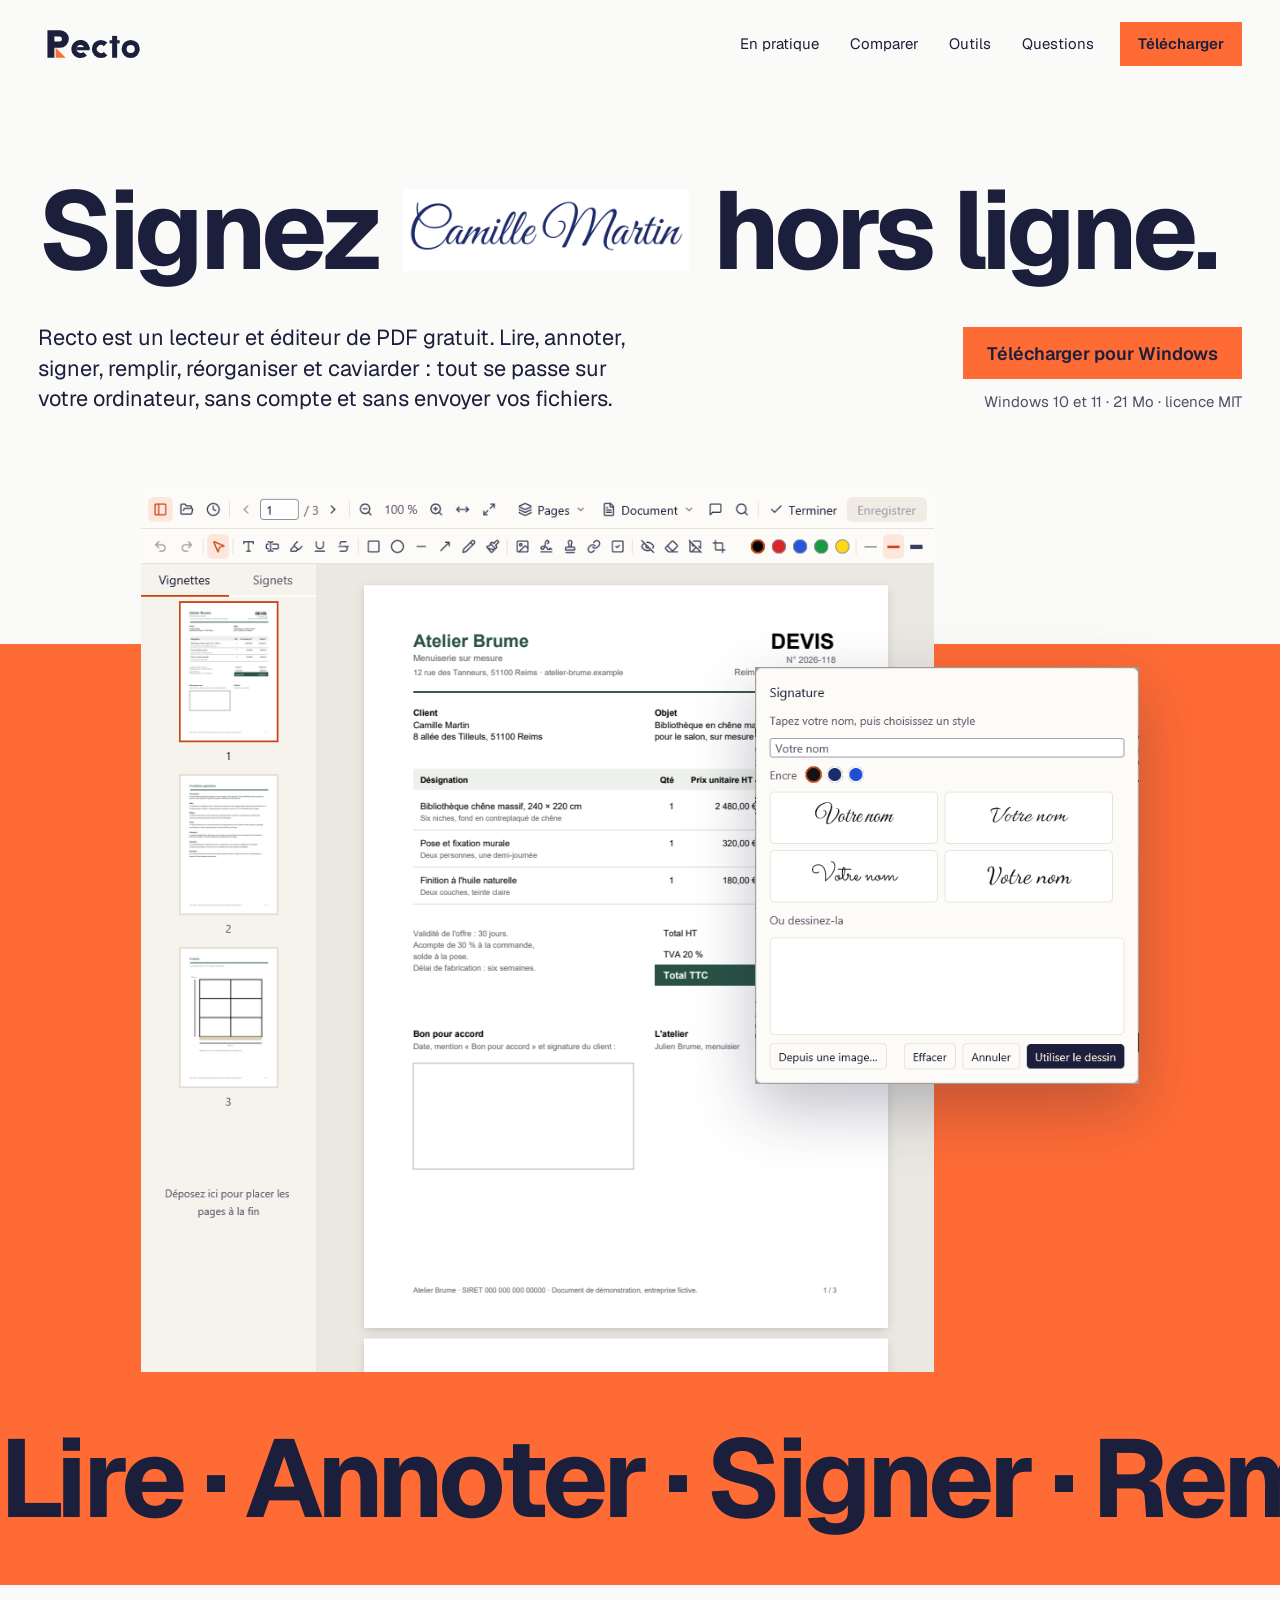
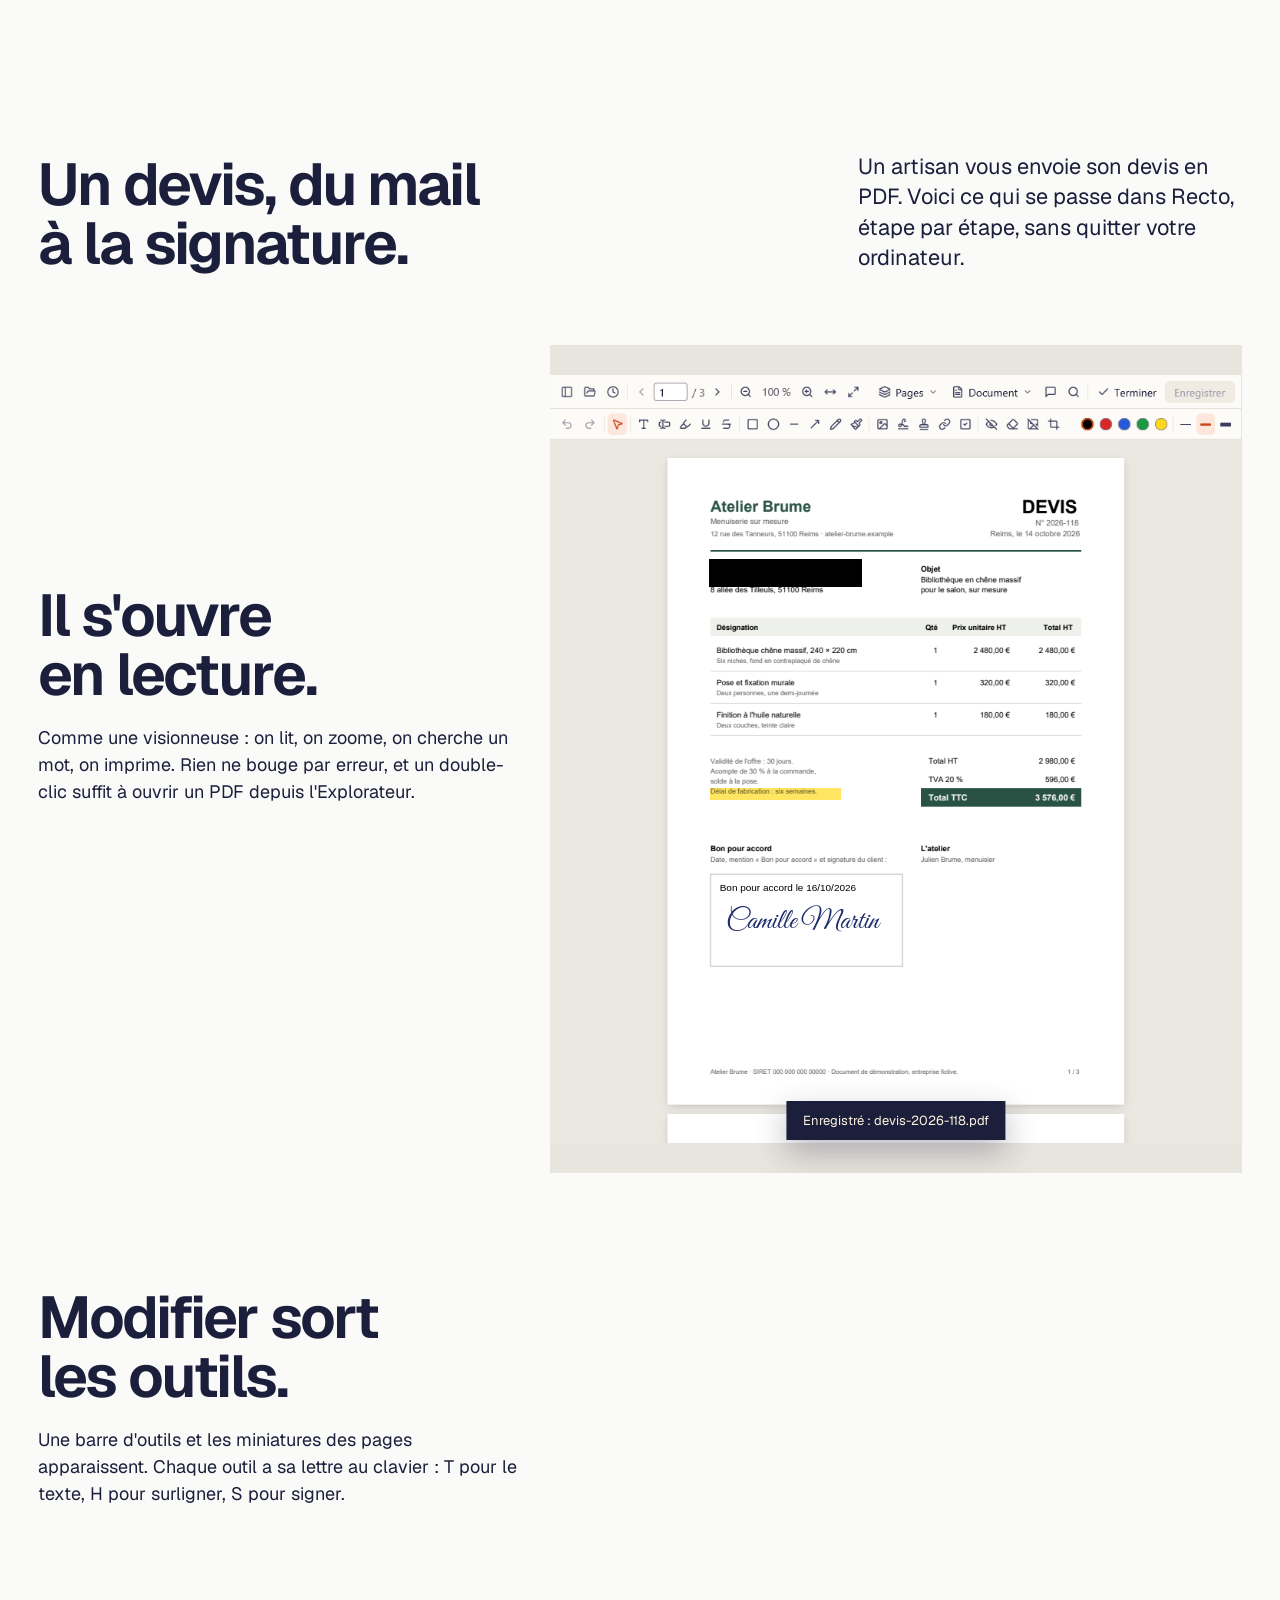
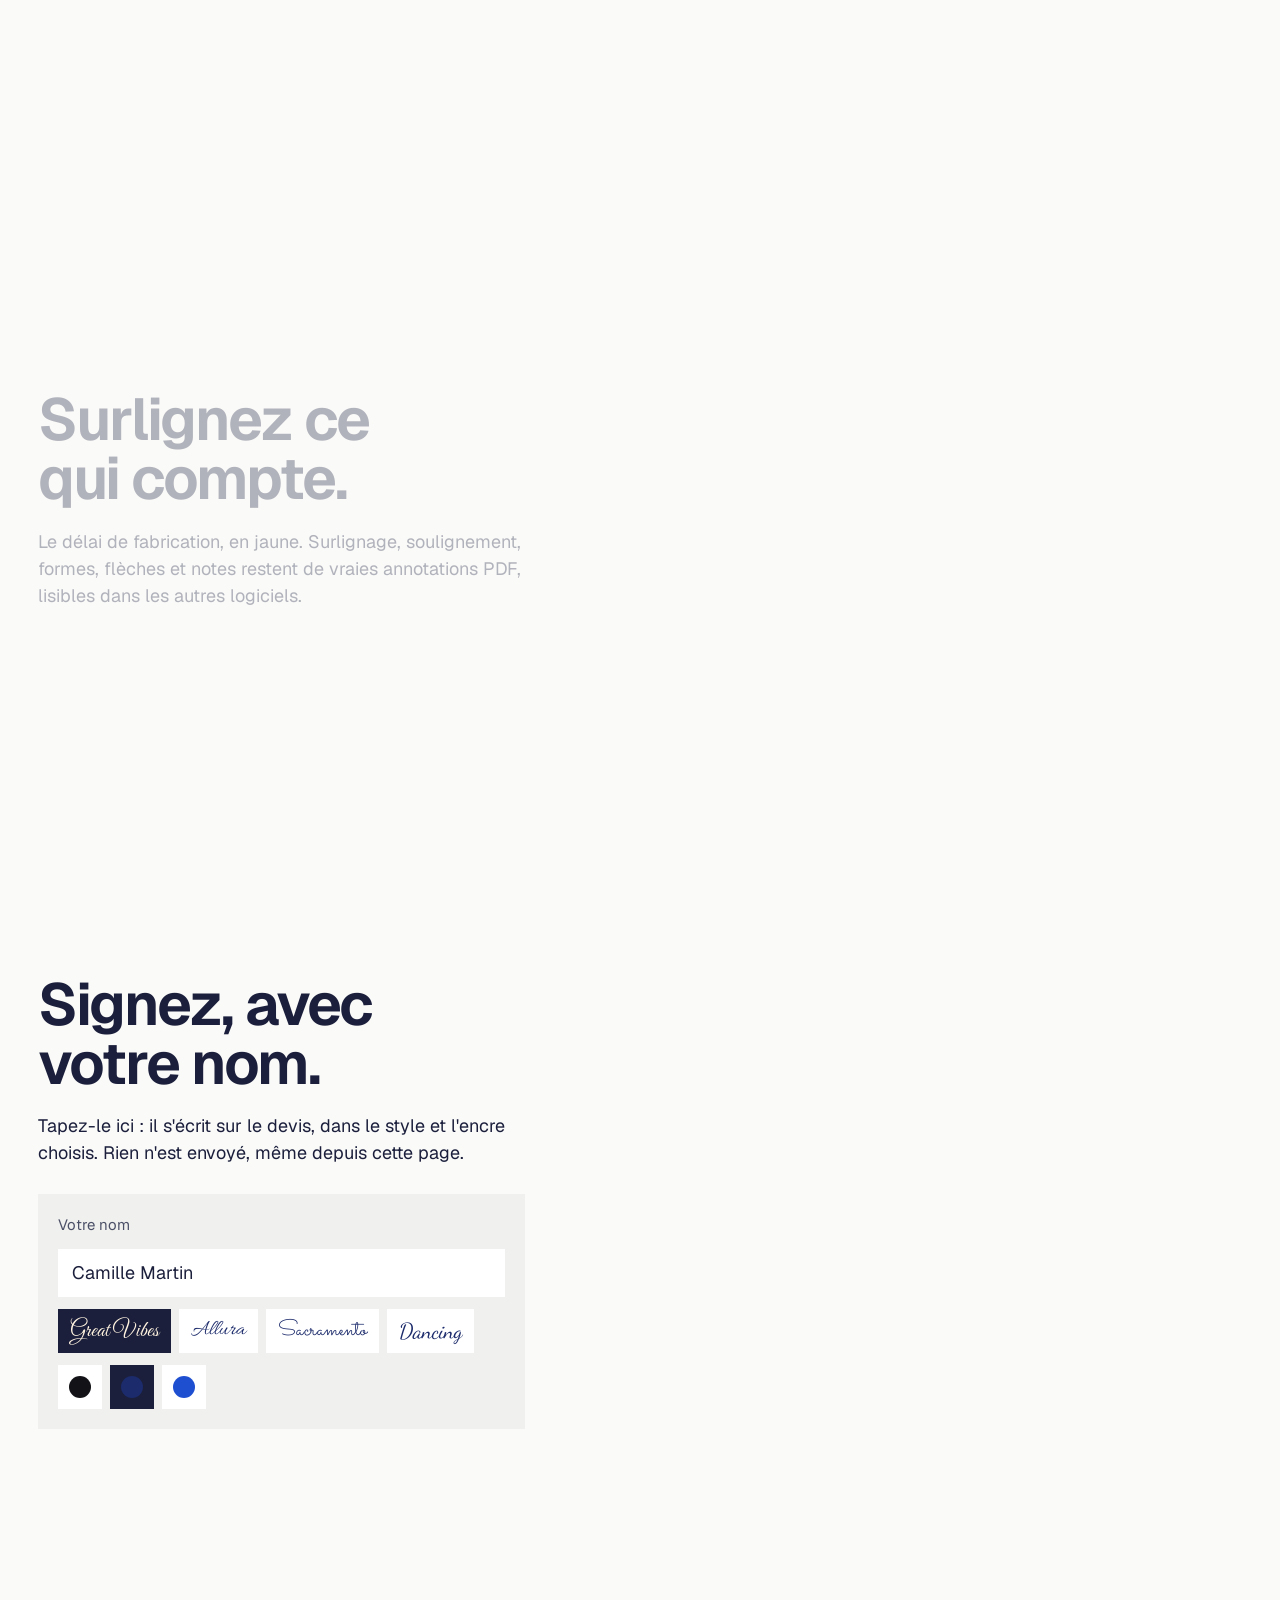
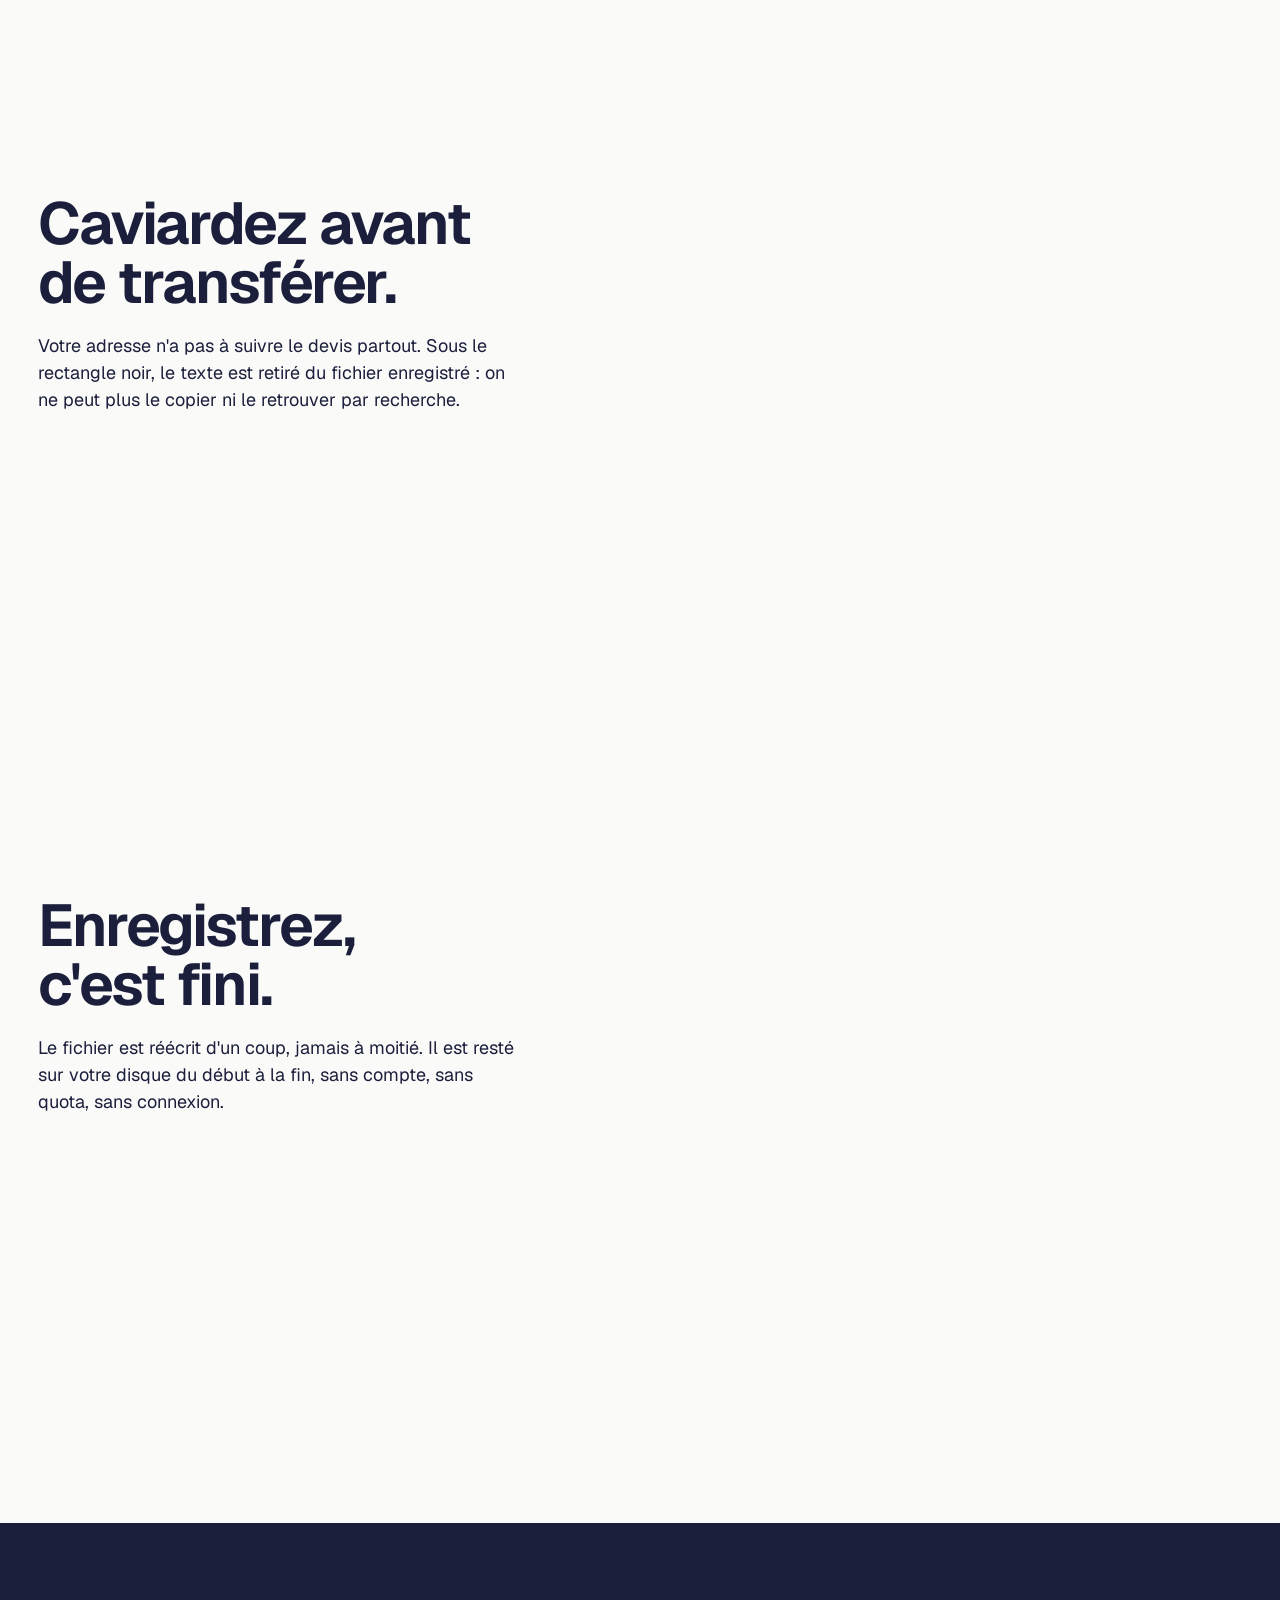
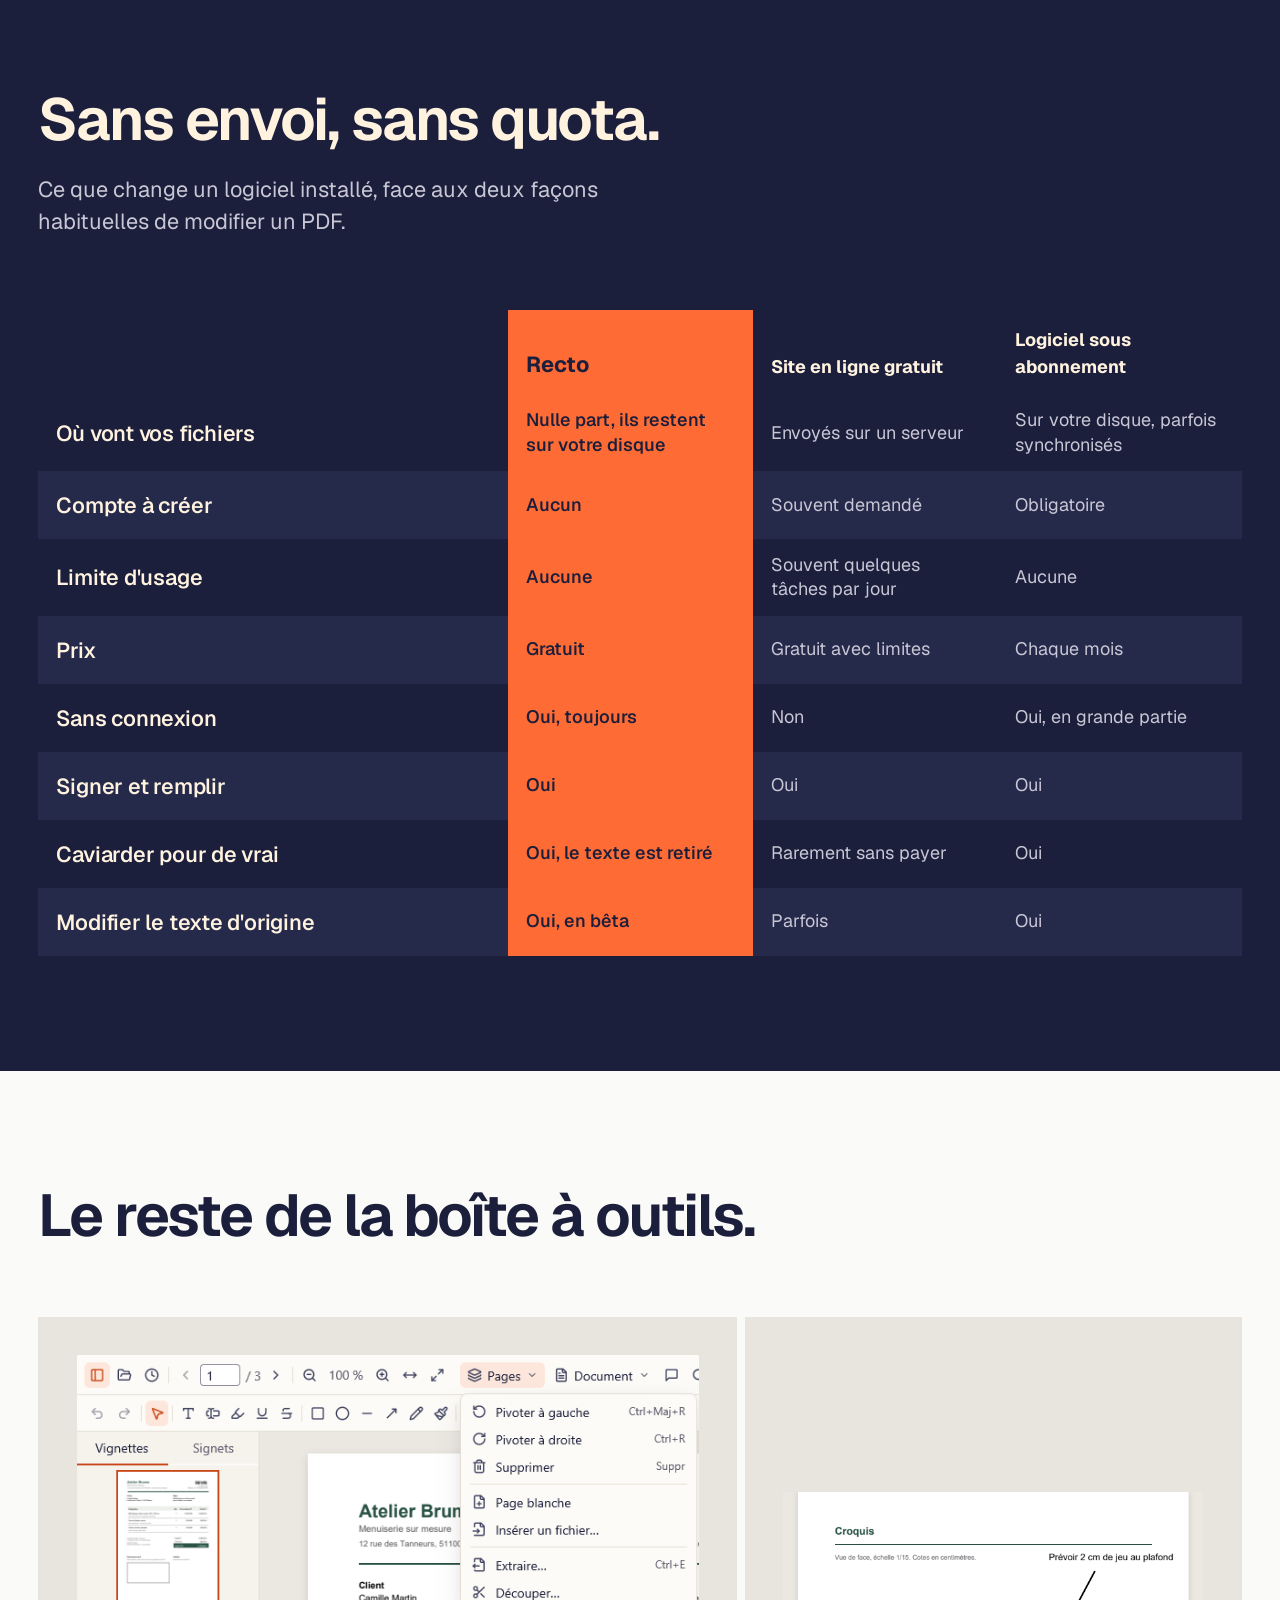
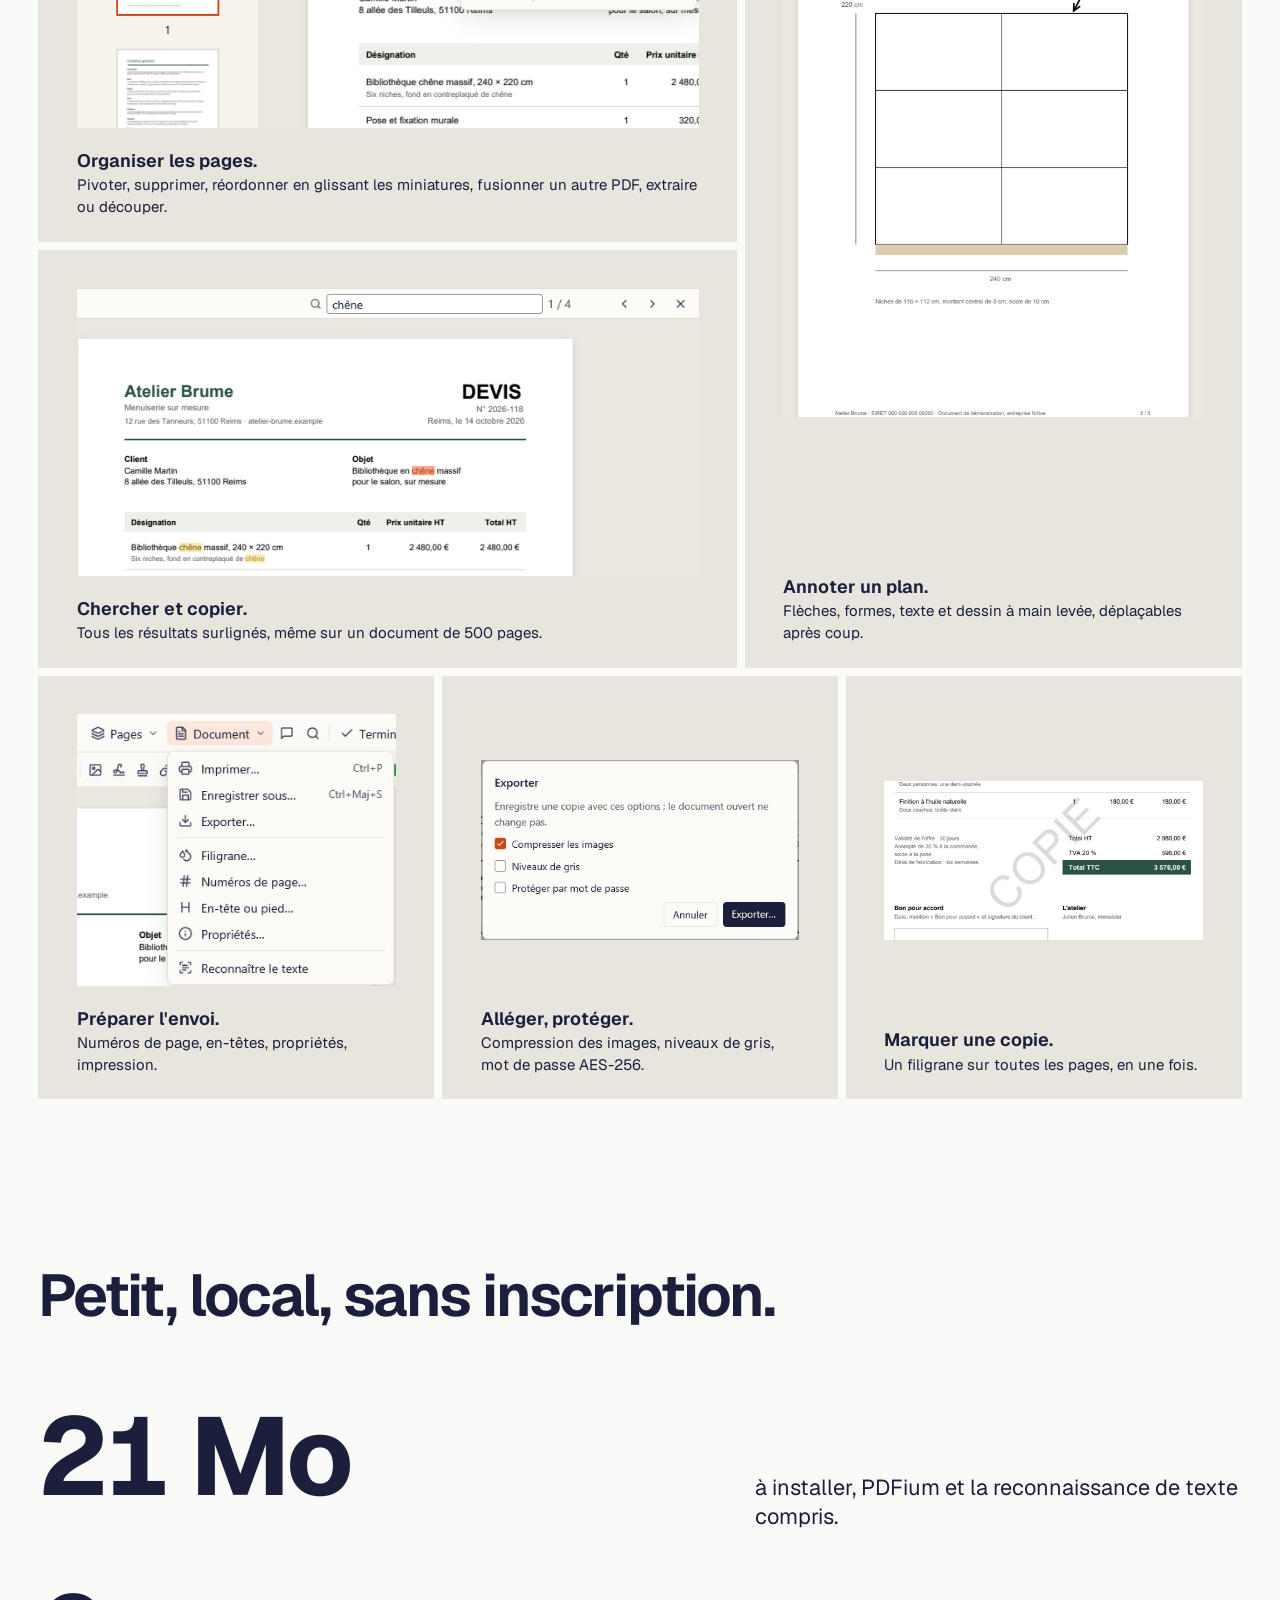
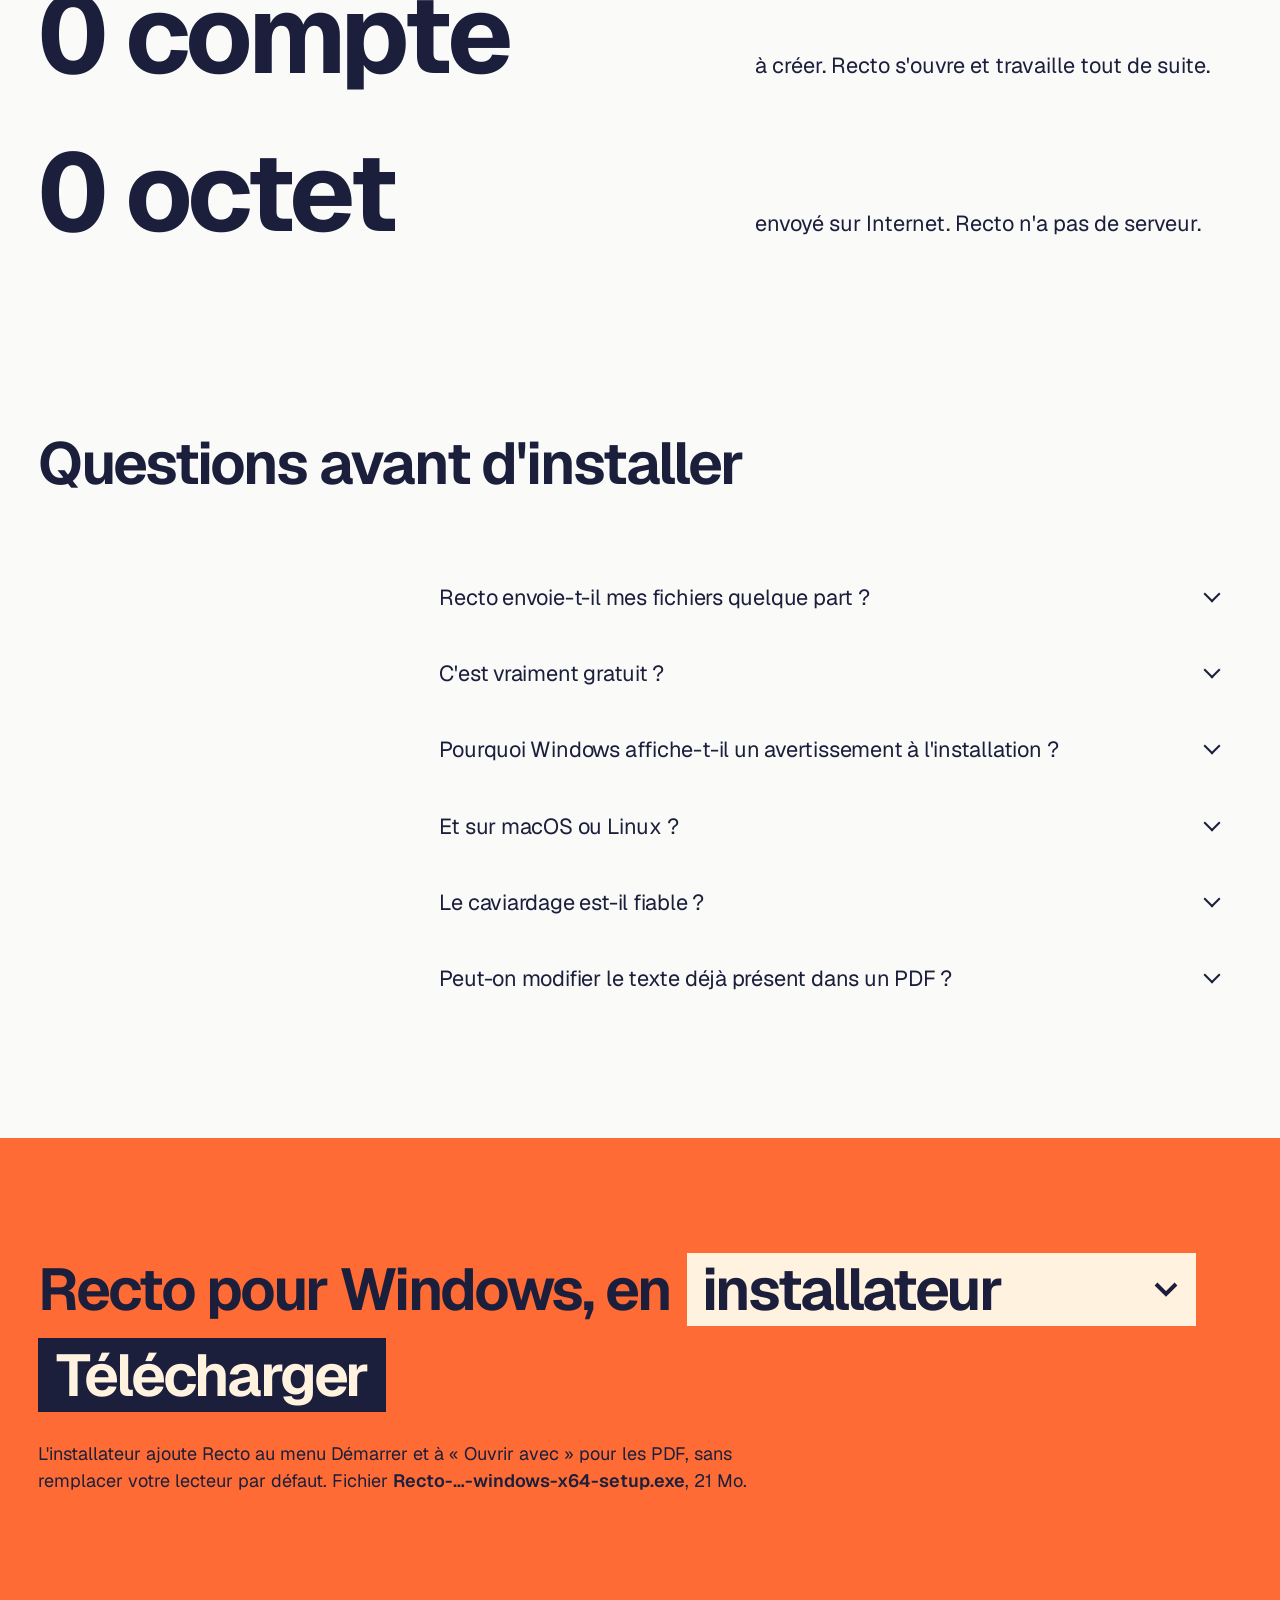
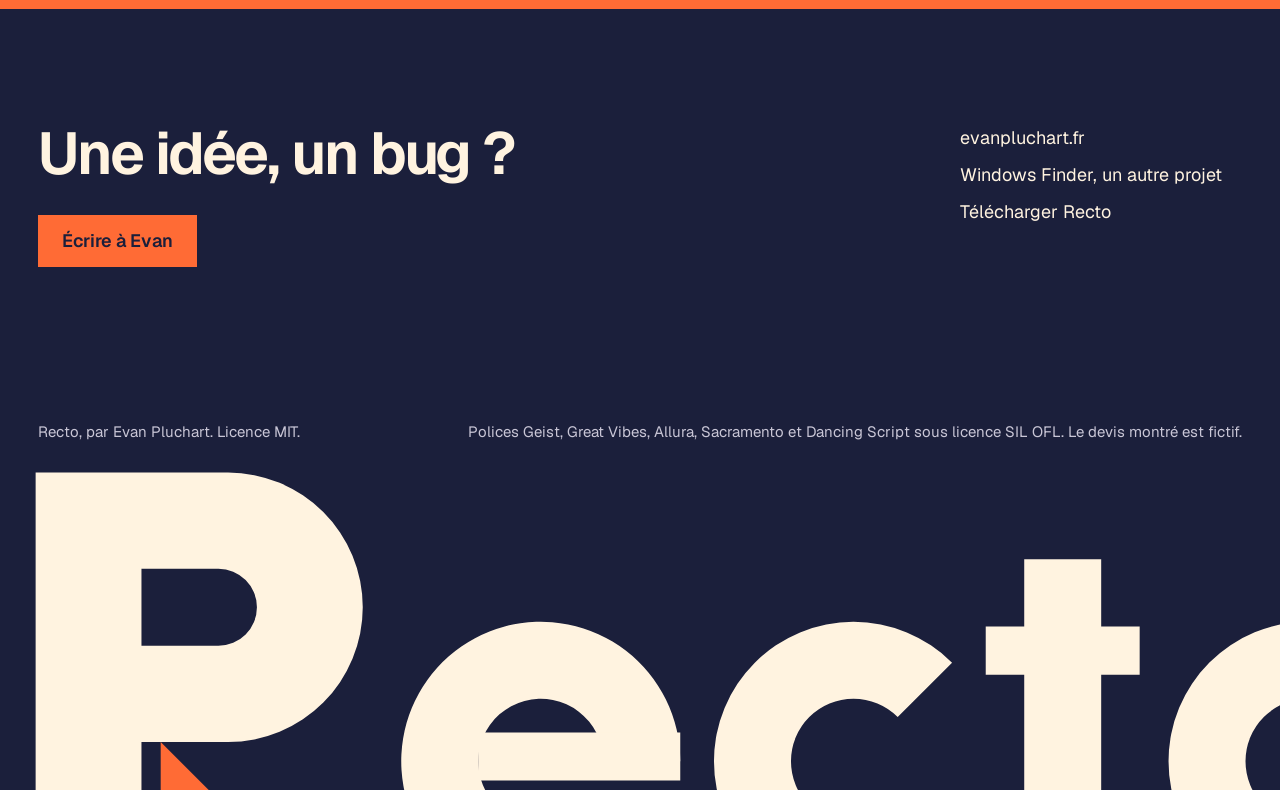
==== commit 45aff72d: "feat(site): richer landing page [skip ci] The app window and its signature dialog on a field of Fold" ====
--- a/site/index.html
+++ b/site/index.html
@@ -7,7 +7,7 @@
 <meta name="description" content="Recto est un lecteur et éditeur de PDF gratuit pour Windows. Annoter, signer, remplir, réorganiser et caviarder sur votre ordinateur, sans compte et sans envoyer vos fichiers.">
 <meta name="author" content="Evan Pluchart">
 <meta name="color-scheme" content="light">
-<meta name="theme-color" content="#FBFAF7">
+<meta name="theme-color" content="#FAFAF9">
 <link rel="canonical" href="https://evanpluchart.github.io/recto/">
 <meta property="og:type" content="website">
 <meta property="og:locale" content="fr_FR">
@@ -32,8 +32,9 @@
     <img src="logo.svg" alt="Recto" width="140" height="53">
   </a>
   <nav aria-label="Sections">
+    <a href="#en-pratique">En pratique</a>
     <a href="#comparer">Comparer</a>
-    <a href="#etapes">En pratique</a>
+    <a href="#outils">Outils</a>
     <a href="#questions">Questions</a>
   </nav>
   <a class="button button-small" href="#telecharger">Télécharger</a>
@@ -41,154 +42,203 @@
 
 <main id="contenu">
 
-  <section class="hero frame" aria-labelledby="titre">
-    <h1 id="titre" class="hero-line rise">
-      <span class="hero-word">Signez</span>
-      <span class="hero-slot"><img src="assets/hero-signature.png" alt="votre devis" width="660" height="184" fetchpriority="high"></span>
-      <span class="hero-word">hors&nbsp;ligne.</span>
-    </h1>
-    <div class="hero-foot">
-      <p class="hero-lead rise">Recto est un lecteur et éditeur de PDF gratuit. Lire, annoter, signer, remplir, réorganiser et caviarder&nbsp;: tout se passe sur votre ordinateur, sans compte et sans envoyer vos fichiers.</p>
-      <div class="hero-action rise">
-        <a class="button" href="https://github.com/EvanPluchart/recto/releases/latest">Télécharger pour Windows</a>
-        <p class="note">Windows 10 et 11 · 21&nbsp;Mo · licence MIT</p>
+  <section class="hero" aria-labelledby="titre">
+    <div class="frame">
+      <h1 id="titre" class="hero-line">
+        <span class="hero-word rise">Signez</span>
+        <span class="hero-slot"><img src="assets/hero-signature.png" alt="votre devis" width="660" height="184" fetchpriority="high"></span>
+        <span class="hero-word rise">hors&nbsp;ligne.</span>
+      </h1>
+      <div class="hero-foot">
+        <p class="hero-lead rise">Recto est un lecteur et éditeur de PDF gratuit. Lire, annoter, signer, remplir, réorganiser et caviarder&nbsp;: tout se passe sur votre ordinateur, sans compte et sans envoyer vos fichiers.</p>
+        <div class="hero-action rise">
+          <a class="button" href="https://github.com/EvanPluchart/recto/releases/latest">Télécharger pour Windows</a>
+          <p class="note">Windows 10 et 11 · 21&nbsp;Mo · licence MIT</p>
+        </div>
       </div>
     </div>
-  </section>
-
-  <figure class="window" aria-labelledby="window-caption">
-    <div class="window-inner shutter">
-      <img src="assets/app-sign.png" alt="Recto en mode édition&nbsp;: un devis de menuiserie avec la mention « Bon pour accord le 16/10/2026 », la signature Camille Martin et le délai de fabrication surligné en jaune." width="900" height="1000">
-    </div>
-    <figcaption id="window-caption" class="frame note">Un devis signé dans Recto&nbsp;: la mention ajoutée en texte, la signature tapée, le délai surligné. Le fichier n'a pas quitté le disque.</figcaption>
-  </figure>
-
-  <section class="try frame" aria-labelledby="try-title">
-    <h2 id="try-title" class="head rise">Essayez votre signature.</h2>
-    <div class="try-field rise" data-ui>
-      <label class="visually-hidden" for="try-name">Votre nom</label>
-      <input id="try-name" class="try-input" type="text" value="Camille Martin" maxlength="40" autocomplete="off" spellcheck="false">
-    </div>
-    <ul class="try-styles rise" data-ui aria-label="Les quatre styles de signature de Recto">
-      <li><span class="try-sig" style="font-family: 'Great Vibes', cursive">Camille Martin</span><span class="try-name">Great Vibes</span></li>
-      <li><span class="try-sig" style="font-family: 'Allura', cursive">Camille Martin</span><span class="try-name">Allura</span></li>
-      <li><span class="try-sig" style="font-family: 'Sacramento', cursive">Camille Martin</span><span class="try-name">Sacramento</span></li>
-      <li><span class="try-sig" style="font-family: 'Dancing Script', cursive">Camille Martin</span><span class="try-name">Dancing Script</span></li>
-    </ul>
-    <div class="try-foot rise">
-      <div class="try-examples" role="group" aria-label="Exemples">
-        <button type="button" data-fill="C. Martin">C. Martin</button>
-        <button type="button" data-fill="Lu et approuvé">Lu et approuvé</button>
-        <button type="button" data-fill="Bon pour accord">Bon pour accord</button>
+    <div class="hero-stage">
+      <figure class="hero-window shutter" data-ui>
+        <img src="assets/app-edit.png" alt="Recto en mode édition&nbsp;: la barre d'outils, les miniatures des trois pages d'un devis et la première page ouverte." width="900" height="1000">
+      </figure>
+      <figure class="hero-dialog" data-ui>
+        <img src="assets/tile-signature.png" alt="La fenêtre Signature de Recto&nbsp;: un champ pour le nom, trois encres, quatre styles et une zone pour dessiner." width="472" height="512">
+      </figure>
+      <div class="marquee" aria-hidden="true">
+        <div class="marquee-track">
+          <span>Lire · Annoter · Signer · Remplir · Fusionner · Découper · Pivoter · Caviarder · Filigraner · Compresser · Protéger · Reconnaître le texte ·&nbsp;</span>
+          <span>Lire · Annoter · Signer · Remplir · Fusionner · Découper · Pivoter · Caviarder · Filigraner · Compresser · Protéger · Reconnaître le texte ·&nbsp;</span>
+        </div>
       </div>
-      <p class="try-note">Ce sont les quatre styles proposés par Recto pour une signature tapée. Elle peut aussi être tracée à la souris ou importée en image, puis gardée sur votre ordinateur pour la prochaine fois. Rien de ce que vous tapez ici n'est envoyé.</p>
-    </div>
-  </section>
-
-  <section id="comparer" class="compare frame" aria-labelledby="compare-title">
-    <h2 id="compare-title" class="head rise">Sans envoi, sans quota.</h2>
-    <div class="compare-table rise" role="table" aria-label="Recto comparé aux autres façons de modifier un PDF">
-      <div class="compare-row compare-top" role="row">
-        <span role="columnheader"><span class="visually-hidden">Question</span></span>
-        <span role="columnheader" class="is-recto">Recto</span>
-        <span role="columnheader">Site en ligne gratuit</span>
-        <span role="columnheader">Logiciel sous abonnement</span>
+    </div>
+  </section>
+
+  <section id="en-pratique" class="story" aria-labelledby="story-title">
+    <div class="frame story-head">
+      <h2 id="story-title" class="head rise">Un devis, du mail à la signature.</h2>
+      <p class="story-intro rise">Un artisan vous envoie son devis en PDF. Voici ce qui se passe dans Recto, étape par étape, sans quitter votre ordinateur.</p>
+    </div>
+    <div class="frame story-body">
+      <div class="story-sticky">
+        <div class="story-doc" data-ui>
+          <img class="doc-read" src="assets/app-read.png" alt="Le devis ouvert dans Recto." width="900" height="1000" loading="lazy">
+          <img class="doc-edit" src="assets/app-editbase.png" alt="" width="900" height="1000" loading="lazy">
+          <span class="ov ov-hl" aria-hidden="true"></span>
+          <svg class="ov ov-ink" viewBox="0 0 900 1000" aria-hidden="true" focusable="false">
+            <defs><clipPath id="write"><rect class="write" x="0" y="0" width="900" height="1000"/></clipPath></defs>
+            <g clip-path="url(#write)">
+              <text class="ov-mention" x="221" y="672">Bon pour accord le 16/10/2026</text>
+              <text class="ov-sig" x="229" y="720">Camille Martin</text>
+            </g>
+          </svg>
+          <span class="ov ov-redact" aria-hidden="true"></span>
+          <span class="ov ov-toast" aria-hidden="true">Enregistré&nbsp;: devis-2026-118.pdf</span>
+        </div>
       </div>
-      <div class="compare-row" role="row">
-        <span role="rowheader">Où vont vos fichiers</span>
-        <span role="cell" class="is-recto" data-col="Recto">Nulle part, ils restent sur votre disque</span>
-        <span role="cell" data-col="Site en ligne gratuit">Envoyés sur un serveur</span>
-        <span role="cell" data-col="Logiciel sous abonnement">Sur votre disque, parfois synchronisés</span>
+      <ol class="story-steps">
+        <li class="step" data-step="0">
+          <h3 class="step-title">Il s'ouvre en lecture.</h3>
+          <p>Comme une visionneuse&nbsp;: on lit, on zoome, on cherche un mot, on imprime. Rien ne bouge par erreur, et un double-clic suffit à ouvrir un PDF depuis l'Explorateur.</p>
+        </li>
+        <li class="step" data-step="1">
+          <h3 class="step-title">Modifier sort les outils.</h3>
+          <p>Une barre d'outils et les miniatures des pages apparaissent. Chaque outil a sa lettre au clavier&nbsp;: T pour le texte, H pour surligner, S pour signer.</p>
+        </li>
+        <li class="step" data-step="2">
+          <h3 class="step-title">Surlignez ce qui compte.</h3>
+          <p>Le délai de fabrication, en jaune. Surlignage, soulignement, formes, flèches et notes restent de vraies annotations PDF, lisibles dans les autres logiciels.</p>
+        </li>
+        <li class="step" data-step="3">
+          <h3 class="step-title">Signez, avec votre nom.</h3>
+          <p>Tapez-le ici&nbsp;: il s'écrit sur le devis, dans le style et l'encre choisis. Rien n'est envoyé, même depuis cette page.</p>
+          <div class="sign-panel" data-ui>
+            <label for="sign-name">Votre nom</label>
+            <input id="sign-name" type="text" value="Camille Martin" maxlength="32" autocomplete="off" spellcheck="false">
+            <div class="sign-row" role="radiogroup" aria-label="Style">
+              <button type="button" role="radio" aria-checked="true" data-font="Great Vibes" style="font-family: 'Great Vibes', cursive">Great Vibes</button>
+              <button type="button" role="radio" aria-checked="false" data-font="Allura" style="font-family: 'Allura', cursive">Allura</button>
+              <button type="button" role="radio" aria-checked="false" data-font="Sacramento" style="font-family: 'Sacramento', cursive">Sacramento</button>
+              <button type="button" role="radio" aria-checked="false" data-font="Dancing Script" style="font-family: 'Dancing Script', cursive">Dancing</button>
+            </div>
+            <div class="sign-row sign-inks" role="radiogroup" aria-label="Encre">
+              <button type="button" role="radio" aria-checked="false" data-ink="#121217" style="--swatch: #121217"><span class="visually-hidden">Noire</span></button>
+              <button type="button" role="radio" aria-checked="true" data-ink="#1C2B6B" style="--swatch: #1C2B6B"><span class="visually-hidden">Bleu nuit</span></button>
+              <button type="button" role="radio" aria-checked="false" data-ink="#1F4FD1" style="--swatch: #1F4FD1"><span class="visually-hidden">Bleue</span></button>
+            </div>
+          </div>
+        </li>
+        <li class="step" data-step="4">
+          <h3 class="step-title">Caviardez avant de transférer.</h3>
+          <p>Votre adresse n'a pas à suivre le devis partout. Sous le rectangle noir, le texte est retiré du fichier enregistré&nbsp;: on ne peut plus le copier ni le retrouver par recherche.</p>
+        </li>
+        <li class="step" data-step="5">
+          <h3 class="step-title">Enregistrez, c'est fini.</h3>
+          <p>Le fichier est réécrit d'un coup, jamais à moitié. Il est resté sur votre disque du début à la fin, sans compte, sans quota, sans connexion.</p>
+        </li>
+      </ol>
+    </div>
+  </section>
+
+  <section id="comparer" class="compare" aria-labelledby="compare-title">
+    <div class="frame">
+      <h2 id="compare-title" class="head rise">Sans envoi, sans quota.</h2>
+      <p class="compare-intro rise">Ce que change un logiciel installé, face aux deux façons habituelles de modifier un PDF.</p>
+      <div class="compare-table rise" role="table" aria-label="Recto comparé aux autres façons de modifier un PDF">
+        <div class="compare-row compare-top" role="row">
+          <span role="columnheader"><span class="visually-hidden">Question</span></span>
+          <span role="columnheader" class="is-recto">Recto</span>
+          <span role="columnheader">Site en ligne gratuit</span>
+          <span role="columnheader">Logiciel sous abonnement</span>
+        </div>
+        <div class="compare-row" role="row">
+          <span role="rowheader">Où vont vos fichiers</span>
+          <span role="cell" class="is-recto" data-col="Recto">Nulle part, ils restent sur votre disque</span>
+          <span role="cell" data-col="Site en ligne">Envoyés sur un serveur</span>
+          <span role="cell" data-col="Abonnement">Sur votre disque, parfois synchronisés</span>
+        </div>
+        <div class="compare-row" role="row">
+          <span role="rowheader">Compte à créer</span>
+          <span role="cell" class="is-recto" data-col="Recto">Aucun</span>
+          <span role="cell" data-col="Site en ligne">Souvent demandé</span>
+          <span role="cell" data-col="Abonnement">Obligatoire</span>
+        </div>
+        <div class="compare-row" role="row">
+          <span role="rowheader">Limite d'usage</span>
+          <span role="cell" class="is-recto" data-col="Recto">Aucune</span>
+          <span role="cell" data-col="Site en ligne">Souvent quelques tâches par jour</span>
+          <span role="cell" data-col="Abonnement">Aucune</span>
+        </div>
+        <div class="compare-row" role="row">
+          <span role="rowheader">Prix</span>
+          <span role="cell" class="is-recto" data-col="Recto">Gratuit</span>
+          <span role="cell" data-col="Site en ligne">Gratuit avec limites</span>
+          <span role="cell" data-col="Abonnement">Chaque mois</span>
+        </div>
+        <div class="compare-row" role="row">
+          <span role="rowheader">Sans connexion</span>
+          <span role="cell" class="is-recto" data-col="Recto">Oui, toujours</span>
+          <span role="cell" data-col="Site en ligne">Non</span>
+          <span role="cell" data-col="Abonnement">Oui, en grande partie</span>
+        </div>
+        <div class="compare-row" role="row">
+          <span role="rowheader">Signer et remplir</span>
+          <span role="cell" class="is-recto" data-col="Recto">Oui</span>
+          <span role="cell" data-col="Site en ligne">Oui</span>
+          <span role="cell" data-col="Abonnement">Oui</span>
+        </div>
+        <div class="compare-row" role="row">
+          <span role="rowheader">Caviarder pour de vrai</span>
+          <span role="cell" class="is-recto" data-col="Recto">Oui, le texte est retiré</span>
+          <span role="cell" data-col="Site en ligne">Rarement sans payer</span>
+          <span role="cell" data-col="Abonnement">Oui</span>
+        </div>
+        <div class="compare-row" role="row">
+          <span role="rowheader">Modifier le texte d'origine</span>
+          <span role="cell" class="is-recto" data-col="Recto">Oui, en bêta</span>
+          <span role="cell" data-col="Site en ligne">Parfois</span>
+          <span role="cell" data-col="Abonnement">Oui</span>
+        </div>
       </div>
-      <div class="compare-row" role="row">
-        <span role="rowheader">Compte à créer</span>
-        <span role="cell" class="is-recto" data-col="Recto">Aucun</span>
-        <span role="cell" data-col="Site en ligne gratuit">Souvent demandé</span>
-        <span role="cell" data-col="Logiciel sous abonnement">Obligatoire</span>
-      </div>
-      <div class="compare-row" role="row">
-        <span role="rowheader">Limite d'usage</span>
-        <span role="cell" class="is-recto" data-col="Recto">Aucune</span>
-        <span role="cell" data-col="Site en ligne gratuit">Souvent quelques tâches par jour</span>
-        <span role="cell" data-col="Logiciel sous abonnement">Aucune</span>
-      </div>
-      <div class="compare-row" role="row">
-        <span role="rowheader">Prix</span>
-        <span role="cell" class="is-recto" data-col="Recto">Gratuit</span>
-        <span role="cell" data-col="Site en ligne gratuit">Gratuit avec limites</span>
-        <span role="cell" data-col="Logiciel sous abonnement">Chaque mois</span>
-      </div>
-      <div class="compare-row" role="row">
-        <span role="rowheader">Sans connexion</span>
-        <span role="cell" class="is-recto" data-col="Recto">Oui, toujours</span>
-        <span role="cell" data-col="Site en ligne gratuit">Non</span>
-        <span role="cell" data-col="Logiciel sous abonnement">Oui, en grande partie</span>
-      </div>
-      <div class="compare-row" role="row">
-        <span role="rowheader">Signer et remplir</span>
-        <span role="cell" class="is-recto" data-col="Recto">Oui</span>
-        <span role="cell" data-col="Site en ligne gratuit">Oui</span>
-        <span role="cell" data-col="Logiciel sous abonnement">Oui</span>
-      </div>
-      <div class="compare-row" role="row">
-        <span role="rowheader">Caviarder pour de vrai</span>
-        <span role="cell" class="is-recto" data-col="Recto">Oui, le texte est retiré</span>
-        <span role="cell" data-col="Site en ligne gratuit">Rarement sans payer</span>
-        <span role="cell" data-col="Logiciel sous abonnement">Oui</span>
-      </div>
-      <div class="compare-row" role="row">
-        <span role="rowheader">Modifier le texte d'origine</span>
-        <span role="cell" class="is-recto" data-col="Recto">Oui, en bêta</span>
-        <span role="cell" data-col="Site en ligne gratuit">Parfois</span>
-        <span role="cell" data-col="Logiciel sous abonnement">Oui</span>
-      </div>
-    </div>
-  </section>
-
-  <section id="etapes" class="stages" aria-labelledby="stage-title">
-    <div class="stages-text">
-      <h2 id="stage-title" class="head stage-clause" aria-live="polite">D'abord, le PDF s'ouvre en lecture.</h2>
-      <p class="stage-detail">Comme une visionneuse&nbsp;: on lit, on cherche, on copie, on imprime. Rien ne bouge par erreur.</p>
-    </div>
-    <div class="stages-picture" data-ui>
-      <img class="stage-img is-current" src="assets/app-read.png" alt="Recto en lecture&nbsp;: le devis, la barre du haut et le bouton Modifier." width="900" height="1000" loading="lazy">
-      <img class="stage-img" src="assets/app-edit.png" alt="Recto en mode édition&nbsp;: la barre d'outils et les miniatures des trois pages." width="900" height="1000" loading="lazy">
-      <img class="stage-img" src="assets/app-sign.png" alt="Le devis avec une mention, une signature et un surlignage." width="900" height="1000" loading="lazy">
-      <img class="stage-img" src="assets/app-redact.png" alt="Le nom et l'adresse du client recouverts d'un rectangle noir de caviardage." width="900" height="1000" loading="lazy">
-    </div>
-    <div class="stages-control">
-      <label class="visually-hidden" for="stage-range">Étape</label>
-      <input id="stage-range" type="range" min="0" max="3" step="1" value="0" aria-valuetext="Lire">
-      <ol class="stage-names">
-        <li><button type="button" data-stage="0" aria-current="step">Lire</button></li>
-        <li><button type="button" data-stage="1">Modifier</button></li>
-        <li><button type="button" data-stage="2">Signer</button></li>
-        <li><button type="button" data-stage="3">Caviarder</button></li>
-      </ol>
-    </div>
-  </section>
-
-  <section class="list frame" aria-labelledby="list-title">
-    <h2 id="list-title" class="head list-title rise"><span>Tout ce que Recto</span> sait faire, sur une page.</h2>
-    <div class="list-body">
-      <img class="list-picture rise" src="assets/app-sketch.png" alt="La page du croquis, annotée d'une flèche et de la note « Prévoir 2 cm de jeu au plafond »." width="640" height="800" loading="lazy">
-      <dl class="list-table rise">
-        <div><dt>Lire</dt><dd>Recherche et copie du texte</dd><dd>Ctrl&nbsp;F</dd></div>
-        <div><dt>Lire</dt><dd>Miniatures, signets, impression</dd><dd>Ctrl&nbsp;P</dd></div>
-        <div><dt>Lire</dt><dd>Formulaires remplis sans passer en édition</dd><dd>Clic</dd></div>
-        <div class="group"><dt>Annoter</dt><dd>Texte, surlignage, souligné, barré</dd><dd>T&nbsp;·&nbsp;H&nbsp;·&nbsp;U</dd></div>
-        <div><dt>Annoter</dt><dd>Formes, flèches, main levée, tampons</dd><dd>R&nbsp;·&nbsp;A&nbsp;·&nbsp;D&nbsp;·&nbsp;P</dd></div>
-        <div><dt>Annoter</dt><dd>Signature tracée, tapée ou en image</dd><dd>S</dd></div>
-        <div><dt>Annoter</dt><dd>Annotations déjà présentes, déplacées ou supprimées</dd><dd>V</dd></div>
-        <div class="group"><dt>Organiser</dt><dd>Fusionner, découper, extraire des pages</dd><dd>Menu Pages</dd></div>
-        <div><dt>Organiser</dt><dd>Pivoter, réordonner, supprimer, recadrer</dd><dd>Glisser</dd></div>
-        <div class="group"><dt>Protéger</dt><dd>Caviardage réel, effacement en blanc</dd><dd>Contenu retiré</dd></div>
-        <div><dt>Protéger</dt><dd>Mot de passe, métadonnées, compression</dd><dd>AES-256</dd></div>
-        <div><dt>Protéger</dt><dd>Filigrane, numéros de page, en-têtes</dd><dd>Menu Document</dd></div>
-        <div class="group"><dt>Corriger</dt><dd>Modifier le texte d'origine du PDF</dd><dd>Bêta</dd></div>
-        <div><dt>Corriger</dt><dd>Rechercher et remplacer, reconnaissance de texte</dd><dd>OCR</dd></div>
-      </dl>
-    </div>
+    </div>
+  </section>
+
+  <section id="outils" class="board frame" aria-labelledby="board-title">
+    <h2 id="board-title" class="head rise">Le reste de la boîte à outils.</h2>
+    <div class="board-grid">
+      <figure class="tile tile-pages rise" data-ui>
+        <div class="tile-shot"><img src="assets/tile-pages.png" alt="Le menu Pages ouvert à côté des miniatures&nbsp;: pivoter, supprimer, page blanche, insérer un fichier, extraire, découper." width="682" height="409" loading="lazy"></div>
+        <figcaption><strong>Organiser les pages.</strong> Pivoter, supprimer, réordonner en glissant les miniatures, fusionner un autre PDF, extraire ou découper.</figcaption>
+      </figure>
+      <figure class="tile tile-find rise" data-ui>
+        <div class="tile-shot"><img src="assets/tile-find.png" alt="La recherche du mot chêne&nbsp;: quatre résultats surlignés sur la page." width="748" height="346" loading="lazy"></div>
+        <figcaption><strong>Chercher et copier.</strong> Tous les résultats surlignés, même sur un document de 500&nbsp;pages.</figcaption>
+      </figure>
+      <figure class="tile tile-document rise" data-ui>
+        <div class="tile-shot"><img src="assets/tile-document.png" alt="Le menu Document&nbsp;: imprimer, enregistrer sous, exporter, filigrane, numéros de page, en-tête ou pied, propriétés, reconnaître le texte." width="365" height="311" loading="lazy"></div>
+        <figcaption><strong>Préparer l'envoi.</strong> Numéros de page, en-têtes, propriétés, impression.</figcaption>
+      </figure>
+      <figure class="tile tile-export rise" data-ui>
+        <div class="tile-shot"><img src="assets/tile-export.png" alt="La fenêtre Exporter&nbsp;: compresser les images, niveaux de gris, protéger par mot de passe." width="444" height="250" loading="lazy"></div>
+        <figcaption><strong>Alléger, protéger.</strong> Compression des images, niveaux de gris, mot de passe AES-256.</figcaption>
+      </figure>
+      <figure class="tile tile-watermark rise" data-ui>
+        <div class="tile-shot"><img src="assets/tile-watermark.png" alt="Le devis marqué d'un filigrane COPIE en diagonale." width="520" height="260" loading="lazy"></div>
+        <figcaption><strong>Marquer une copie.</strong> Un filigrane sur toutes les pages, en une fois.</figcaption>
+      </figure>
+      <figure class="tile tile-sketch rise" data-ui>
+        <div class="tile-shot"><img src="assets/app-sketch.png" alt="La page du croquis, annotée d'une flèche et de la note Prévoir 2 cm de jeu au plafond." width="640" height="800" loading="lazy"></div>
+        <figcaption><strong>Annoter un plan.</strong> Flèches, formes, texte et dessin à main levée, déplaçables après coup.</figcaption>
+      </figure>
+    </div>
+  </section>
+
+  <section class="figures frame" aria-labelledby="figures-title">
+    <h2 id="figures-title" class="head rise">Petit, local, sans inscription.</h2>
+    <dl class="figures-list">
+      <div class="figure rise"><dt><span class="count" data-to="21">21</span>&nbsp;Mo</dt><dd>à installer, PDFium et la reconnaissance de texte compris.</dd></div>
+      <div class="figure rise"><dt><span class="count" data-to="0">0</span>&nbsp;compte</dt><dd>à créer. Recto s'ouvre et travaille tout de suite.</dd></div>
+      <div class="figure rise"><dt><span class="count" data-to="0">0</span>&nbsp;octet</dt><dd>envoyé sur Internet. Recto n'a pas de serveur.</dd></div>
+    </dl>
   </section>
 
   <section id="questions" class="faq frame" aria-labelledby="faq-title">
@@ -212,7 +262,7 @@
       </details>
       <details>
         <summary>Le caviardage est-il fiable&nbsp;?</summary>
-        <p>Le texte, les images et les dessins sous un rectangle noir sont retirés du fichier, pas seulement cachés&nbsp;: on ne peut plus les copier ni les retrouver par recherche. Deux limites&nbsp;: un tracé qui dépasse de la zone reste sous le rectangle, et la structure d'accessibilité du document est supprimée. Relisez toujours le fichier exporté.</p>
+        <p>Le texte, les images et les dessins sous un rectangle noir sont retirés du fichier, pas seulement cachés. Deux limites&nbsp;: un tracé qui dépasse de la zone reste sous le rectangle, et la structure d'accessibilité du document est supprimée. Relisez toujours le fichier exporté.</p>
       </details>
       <details>
         <summary>Peut-on modifier le texte déjà présent dans un PDF&nbsp;?</summary>
@@ -221,18 +271,20 @@
     </div>
   </section>
 
-  <section id="telecharger" class="cta frame" aria-labelledby="cta-title">
-    <h2 id="cta-title" class="visually-hidden">Télécharger Recto</h2>
-    <form class="cta-sentence rise" action="https://github.com/EvanPluchart/recto/releases/latest" method="get">
-      <span>Recto pour Windows, en</span>
-      <label class="visually-hidden" for="cta-kind">Format</label>
-      <select id="cta-kind" class="cta-select">
-        <option value="setup">installateur</option>
-        <option value="zip">version portable</option>
-      </select>
-      <button class="cta-button" type="submit">Télécharger</button>
-    </form>
-    <p class="cta-note rise" id="cta-note">L'installateur ajoute Recto au menu Démarrer et à «&nbsp;Ouvrir avec&nbsp;» pour les PDF, sans remplacer votre lecteur par défaut. Fichier <em>Recto-…-windows-x64-setup.exe</em>, 21&nbsp;Mo.</p>
+  <section id="telecharger" class="cta" aria-labelledby="cta-title">
+    <div class="frame">
+      <h2 id="cta-title" class="visually-hidden">Télécharger Recto</h2>
+      <form class="cta-sentence" action="https://github.com/EvanPluchart/recto/releases/latest" method="get">
+        <span>Recto pour Windows, en</span>
+        <label class="visually-hidden" for="cta-kind">Format</label>
+        <select id="cta-kind" class="cta-select">
+          <option value="setup">installateur</option>
+          <option value="zip">version portable</option>
+        </select>
+        <button class="cta-button" type="submit">Télécharger</button>
+      </form>
+      <p class="cta-note" id="cta-note">L'installateur ajoute Recto au menu Démarrer et à «&nbsp;Ouvrir avec&nbsp;» pour les PDF, sans remplacer votre lecteur par défaut. Fichier <em>Recto-…-windows-x64-setup.exe</em>, 21&nbsp;Mo.</p>
+    </div>
   </section>
 
 </main>
--- a/site/assets/style.css
+++ b/site/assets/style.css
@@ -10,10 +10,12 @@
   color-scheme: light;
   --bg: #FAFAF9;
   --surface: #F0F0EE;
-  --canvas: #E8E5DE;
+  --canvas: #E8E5DE; /* the app's own canvas: the screenshots carry it */
   --ink: #1B1F3B;
+  --ink-2: #252A4A;  /* one tone step on Ink */
   --muted: #4D5168;
   --paper: #FFF3E0;
+  --paper-muted: #C9C6D6;
   --fold: #FF6B35;
   --sig: #1C2B6B;
 
@@ -22,11 +24,10 @@
   --t-lead: clamp(20px, 1.7vw, 26px);
   --t-body: 18px;
   --t-small: 15px;
-  --t-sig: clamp(36px, 3.2vw, 46px);
 
   --margin: clamp(16px, 3vw, 40px);
   --gap: clamp(16px, 2vw, 28px);
-  --section: clamp(96px, 13vw, 200px);
+  --section: clamp(112px, 13vw, 200px);
   --ease-out: cubic-bezier(0.22, 1, 0.36, 1);
 }
 
@@ -43,7 +44,7 @@
 }
 img { display: block; max-width: 100%; height: auto; }
 a { color: inherit; text-decoration-thickness: 0.07em; text-underline-offset: 0.2em; }
-h1, h2, h3, p, dl, dd, ol, ul, figure { margin: 0; }
+h1, h2, h3, p, dl, dd, dt, ol, ul, figure { margin: 0; }
 ul, ol { padding: 0; list-style: none; }
 button, input, select { font: inherit; color: inherit; }
 ::selection { background: var(--fold); color: var(--ink); }
@@ -78,12 +79,13 @@
 .nav nav { display: flex; gap: clamp(16px, 2.4vw, 36px); margin-left: auto; font-size: var(--t-small); }
 .nav nav a { text-decoration: underline; text-decoration-color: transparent; transition: text-decoration-color 160ms ease; }
 
-/* Hero: the sentence, with the signature in its word space */
-.hero { padding-top: clamp(56px, 9vw, 140px); padding-bottom: clamp(48px, 6vw, 96px); }
+/* Hero: the sentence with the signature in its word space, then the app on a field of Fold */
+.hero { padding-top: clamp(48px, 7vw, 112px); }
 .hero-line {
   display: flex; flex-wrap: wrap; align-items: baseline; column-gap: 0.22em;
   font-size: var(--t-display); font-weight: 700; letter-spacing: -0.045em; line-height: 0.95;
 }
+.hero-word { display: inline-block; }
 .hero-slot {
   display: inline-block; width: 2.6em; height: 0.74em; align-self: baseline;
   background: #fff; overflow: hidden; position: relative; top: 0.02em;
@@ -97,94 +99,116 @@
 .hero-action { grid-column: 9 / span 4; justify-self: end; text-align: right; }
 .hero-action .note { margin-top: 12px; }
 
-/* The big screenshot, on the app's own canvas colour */
-.window { background: var(--canvas); padding-block: clamp(32px, 6vw, 96px) clamp(20px, 3vw, 40px); }
-.window-inner { max-width: 900px; margin-inline: auto; padding-inline: var(--margin); overflow: hidden; }
-.window-inner img { width: 100%; }
-.window figcaption { max-width: 900px; margin-top: 20px; text-align: center; color: var(--ink); }
-
-/* Try your signature */
-.try { padding-top: var(--section); }
-.try-field { margin-top: 48px; background: var(--surface); padding: 8px 20px; }
-.try-input {
-  width: 100%; border: 0; background: transparent; padding: 0;
-  font-size: var(--t-head); font-weight: 650; letter-spacing: -0.035em; line-height: 1.4;
-  caret-color: var(--fold); outline: none;
-}
-.try-field:focus-within { outline: 3px solid var(--ink); outline-offset: 3px; }
-/* One white sheet, like the signature dialog in the app: four styles side by side, no boxes. */
-.try-styles { display: grid; grid-template-columns: repeat(4, minmax(0, 1fr)); column-gap: var(--gap); background: #fff; padding: 28px 24px 22px; }
-.try-styles li { min-width: 0; display: flex; flex-direction: column; gap: 8px; }
-.try-sig { color: var(--sig); font-size: var(--t-sig); line-height: 1.3; white-space: nowrap; overflow: hidden; text-overflow: ellipsis; min-height: 1.3em; }
-.try-name { font-size: var(--t-small); color: var(--muted); }
-.try-foot { display: grid; grid-template-columns: repeat(12, minmax(0, 1fr)); column-gap: var(--gap); margin-top: 32px; align-items: start; }
-.try-examples { grid-column: 1 / span 6; display: flex; flex-wrap: wrap; gap: 8px; }
-.try-examples button {
-  min-height: 44px; padding: 0 16px; border: 0; border-radius: 0; background: var(--surface); cursor: pointer;
+.hero-stage {
+  position: relative; margin-top: clamp(48px, 6vw, 88px);
+  display: grid; grid-template-columns: repeat(12, minmax(0, 1fr)); column-gap: var(--gap);
+  padding-inline: var(--margin);
+  overflow: hidden;
+}
+/* The field of Fold starts under the top of the window. */
+.hero-stage::before { content: ""; position: absolute; inset: clamp(80px, 12vw, 200px) 0 0 0; background: var(--fold); }
+.hero-window { grid-column: 2 / span 8; grid-row: 1; z-index: 1; overflow: hidden; }
+.hero-window img { width: 100%; }
+.hero-dialog { grid-column: 8 / span 4; grid-row: 1; align-self: start; z-index: 2; margin-top: 46%; box-shadow: 0 24px 60px rgba(27, 31, 59, 0.28); } /* taste-skill-ignore: a real dialog, floating */
+.marquee { position: relative; z-index: 1; grid-column: 1 / -1; grid-row: 2; margin-inline: calc(var(--margin) * -1); overflow: hidden; padding-block: clamp(28px, 4vw, 56px); }
+.marquee-track { display: flex; width: max-content; font-size: var(--t-display); font-weight: 700; letter-spacing: -0.045em; line-height: 1; white-space: nowrap; }
+
+/* The story: the quote stays while the steps pass */
+.story { padding-top: var(--section); }
+.story-head { display: grid; grid-template-columns: repeat(12, minmax(0, 1fr)); column-gap: var(--gap); align-items: end; }
+.story-head .head { grid-column: 1 / span 7; }
+.story-intro { grid-column: 9 / span 4; font-size: var(--t-lead); line-height: 1.4; }
+.story-body { display: grid; grid-template-columns: repeat(12, minmax(0, 1fr)); column-gap: var(--gap); margin-top: 72px; }
+.story-steps { grid-column: 1 / span 5; grid-row: 1; }
+.story-sticky { grid-column: 6 / span 7; grid-row: 1; position: sticky; top: 4svh; height: 92svh; display: flex; align-items: center; justify-content: center; background: var(--canvas); }
+.story-doc { position: relative; height: 100%; aspect-ratio: 9 / 10; max-width: 100%; container-type: inline-size; overflow: hidden; }
+.story-doc img { position: absolute; inset: 0; width: 100%; height: 100%; object-fit: contain; }
+.step { min-height: 78svh; display: flex; flex-direction: column; justify-content: center; gap: 20px; }
+.step-title { font-size: var(--t-head); font-weight: 650; letter-spacing: -0.035em; line-height: 1; text-wrap: balance; }
+.step p { max-width: 30em; }
+.js .step { opacity: 0.32; transition: opacity 400ms ease; }
+.js .step.is-current { opacity: 1; }
+
+/* Overlays, in the screenshot's own coordinates (900 × 1000 px) */
+.ov { position: absolute; display: block; }
+.ov-hl { left: 23.2%; top: 53.5%; width: 18.9%; height: 1.5%; background: rgba(255, 213, 0, 0.62); mix-blend-mode: multiply; transform-origin: left center; }
+.ov-ink { inset: 0; width: 100%; height: 100%; }
+.ov-mention { font: 400 13px Arial, "Helvetica Neue", Helvetica, sans-serif; fill: #000; }
+.ov-sig { font: 400 38px "Great Vibes", cursive; fill: var(--sig); }
+.ov-redact { left: 23%; top: 25.9%; width: 22.2%; height: 3.3%; background: #000; transform-origin: left center; }
+.ov-toast { left: 50%; bottom: 4%; translate: -50% 0; padding: 1.4cqw 2.4cqw; background: var(--ink); color: var(--paper); font-size: max(13px, 1.8cqw); white-space: nowrap; box-shadow: 0 12px 32px rgba(27, 31, 59, 0.3); } /* taste-skill-ignore: a real toast, floating */
+.js .story-doc .doc-edit { opacity: 0; transition: opacity 400ms ease; }
+.js .story-doc .ov-hl, .js .story-doc .ov-redact { transform: scaleX(0); transition: transform 700ms var(--ease-out); }
+.js .story-doc .write { width: 0; transition: width 1300ms cubic-bezier(0.65, 0, 0.35, 1); }
+.js .story-doc .ov-toast { opacity: 0; transform: translateY(16px); transition: opacity 300ms ease, transform 500ms var(--ease-out); }
+.js .story-doc.at-1 .doc-edit { opacity: 1; }
+.js .story-doc.at-2 .ov-hl { transform: none; }
+.js .story-doc.at-3 .write { width: 900px; }
+.js .story-doc.at-4 .ov-redact { transform: none; }
+.js .story-doc.at-5 .ov-toast { opacity: 1; transform: none; }
+
+/* The signature panel inside step 4 */
+.sign-panel { display: grid; gap: 12px; margin-top: 8px; padding: 20px; background: var(--surface); max-width: 30em; }
+.sign-panel label { font-size: var(--t-small); color: var(--muted); }
+.sign-panel input { min-height: 48px; padding: 0 14px; border: 0; border-radius: 0; background: #fff; font-size: var(--t-body); }
+.sign-panel input:focus-visible { outline: 3px solid var(--ink); outline-offset: 0; }
+.sign-row { display: flex; flex-wrap: wrap; gap: 8px; }
+.sign-row button {
+  min-height: 44px; padding: 0 12px; border: 0; border-radius: 0; background: #fff; cursor: pointer;
+  font-size: var(--t-lead); color: var(--sig);
   transition: background-color 160ms ease, transform 120ms var(--ease-out);
 }
-.try-examples button:active { transform: scale(0.97); }
-@media (hover: hover) and (pointer: fine) { .try-examples button:hover { background: var(--canvas); } }
-.try-note { grid-column: 8 / span 5; color: var(--ink); max-width: 36em; }
-
-/* Comparison set as text */
-.compare { padding-top: var(--section); }
+.sign-row button:active { transform: scale(0.96); }
+.sign-row button[aria-checked="true"] { background: var(--ink); color: var(--paper); }
+.sign-inks button { width: 44px; padding: 0; background: #fff; display: grid; place-items: center; }
+.sign-inks button::after { content: ""; width: 22px; height: 22px; border-radius: 50%; background: var(--swatch); }
+.sign-inks button[aria-checked="true"] { background: var(--ink); }
+
+/* Comparison, on a field of Ink */
+.compare { margin-top: var(--section); background: var(--ink); color: var(--paper); padding-block: var(--section) clamp(72px, 9vw, 128px); }
+.compare .head { max-width: 12em; }
+.compare-intro { margin-top: 24px; font-size: var(--t-lead); color: var(--paper-muted); max-width: 30em; }
 .compare-table { margin-top: 72px; }
-.compare-row {
-  display: grid; grid-template-columns: 5fr 2.6fr 2.6fr 2.6fr; align-items: center;
-  min-height: 68px;
-}
+.compare-row { display: grid; grid-template-columns: 5fr 2.6fr 2.6fr 2.6fr; align-items: center; min-height: 68px; }
 .compare-row > * { padding: 14px 18px; min-width: 0; }
-.compare-row:nth-child(odd):not(.compare-top) { background: var(--surface); }
+.compare-row:nth-child(odd):not(.compare-top) { background: var(--ink-2); }
 .compare-row [role="rowheader"] { font-size: var(--t-lead); font-weight: 550; letter-spacing: -0.01em; line-height: 1.2; }
-.compare-row [role="rowheader"] { padding-left: 18px; }
-.compare-row [role="cell"] { font-size: var(--t-body); line-height: 1.35; }
+.compare-row [role="cell"] { font-size: var(--t-body); line-height: 1.35; color: var(--paper-muted); }
 .compare-top { min-height: 0; align-items: end; }
-.compare-top > * { font-size: var(--t-body); font-weight: 700; }
-.compare-row .is-recto { background: var(--ink); color: var(--paper); align-self: stretch; display: flex; align-items: center; }
-.compare-top .is-recto { padding-top: 38px; font-size: var(--t-lead); }
-
-/* Stages: a slider drives the clause and the screenshot */
-.stages {
-  margin-top: var(--section);
-  display: grid; grid-template-columns: 1fr 1fr; grid-template-rows: 1fr auto;
-  min-height: 88svh;
-}
-.stages-text { background: var(--surface); padding: clamp(32px, 5vw, 72px) var(--margin); display: flex; flex-direction: column; gap: 28px; }
-.stage-clause { max-width: 11em; transition: opacity 200ms ease; }
-.stage-detail { max-width: 30em; font-size: var(--t-lead); line-height: 1.4; transition: opacity 200ms ease; }
-.stages-picture { background: var(--canvas); position: relative; overflow: hidden; display: grid; place-items: center; padding: clamp(24px, 4vw, 56px); }
-.stage-img { grid-area: 1 / 1; width: 100%; max-width: 520px; opacity: 0; transition: opacity 200ms ease; }
-.stage-img.is-current { opacity: 1; }
-.stages-control { grid-column: 1 / -1; padding: 28px var(--margin) 32px; background: var(--bg); }
-.stages-control input[type="range"] { width: 100%; appearance: none; -webkit-appearance: none; height: 32px; background: transparent; cursor: pointer; margin: 0; }
-.stages-control input[type="range"]::-webkit-slider-runnable-track { height: 8px; background: var(--canvas); }
-.stages-control input[type="range"]::-moz-range-track { height: 8px; background: var(--canvas); }
-.stages-control input[type="range"]::-moz-range-progress { height: 8px; background: var(--ink); }
-.stages-control input[type="range"]::-webkit-slider-thumb { -webkit-appearance: none; width: 32px; height: 32px; margin-top: -12px; background: var(--fold); border: 0; border-radius: 0; }
-.stages-control input[type="range"]::-moz-range-thumb { width: 32px; height: 32px; background: var(--fold); border: 0; border-radius: 0; }
-.stage-names { display: grid; grid-template-columns: repeat(4, 1fr); margin-top: 12px; }
-.stage-names li:nth-child(2) { text-align: center; padding-right: 16%; }
-.stage-names li:nth-child(3) { text-align: center; padding-left: 16%; }
-.stage-names li:last-child { text-align: right; }
-.stage-names button { border: 0; background: none; padding: 8px 0; cursor: pointer; color: var(--muted); font-size: var(--t-body); }
-.stage-names button[aria-current] { color: var(--ink); font-weight: 600; }
-
-/* The whole list: a statement, the table pushed right */
-.list { padding-top: var(--section); }
-.list-title { max-width: 14em; }
-.list-title span { display: block; padding-left: 3vw; }
-.list-body { display: grid; grid-template-columns: repeat(12, minmax(0, 1fr)); column-gap: var(--gap); margin-top: 96px; align-items: end; }
-.list-picture { grid-column: 1 / span 4; width: 100%; aspect-ratio: 4 / 5; object-fit: cover; object-position: top center; background: var(--canvas); }
-.list-table { grid-column: 6 / span 7; }
-.list-table div { display: grid; grid-template-columns: 7.5em 1fr auto; gap: 16px; padding-block: 13px; font-size: var(--t-body); }
-.list-table div.group { margin-top: 32px; }
-.list-table dt { color: var(--muted); }
-.list-table dd:last-child { text-align: right; color: var(--muted); font-variant-numeric: tabular-nums; }
+.compare-top > * { font-size: var(--t-body); font-weight: 700; color: var(--paper); }
+.compare-row .is-recto { background: var(--fold); color: var(--ink); align-self: stretch; display: flex; align-items: center; font-weight: 550; }
+.compare-top .is-recto { padding-top: 38px; font-size: var(--t-lead); font-weight: 700; }
+
+/* The board of close-ups */
+.board { padding-top: clamp(72px, 9vw, 128px); }
+.board-grid {
+  display: grid; grid-template-columns: repeat(12, minmax(0, 1fr)); gap: 8px; margin-top: 72px;
+  grid-template-areas:
+    "pages pages pages pages pages pages pages sketch sketch sketch sketch sketch"
+    "find  find  find  find  find  find  find  sketch sketch sketch sketch sketch"
+    "doc   doc   doc   doc   export export export export mark mark mark mark";
+}
+.tile { background: var(--canvas); display: flex; flex-direction: column; min-width: 0; }
+.tile-pages { grid-area: pages; } .tile-find { grid-area: find; } .tile-sketch { grid-area: sketch; }
+.tile-document { grid-area: doc; } .tile-export { grid-area: export; } .tile-watermark { grid-area: mark; }
+.tile-shot { flex: 1; display: grid; place-items: center; padding: clamp(20px, 3vw, 40px) clamp(20px, 3vw, 40px) 0; overflow: hidden; }
+.tile-shot img { width: 100%; max-width: 760px; transition: transform 600ms var(--ease-out); }
+.tile-sketch .tile-shot img { max-width: 520px; }
+.tile figcaption { padding: 20px clamp(20px, 3vw, 40px) 24px; font-size: var(--t-small); line-height: 1.45; }
+.tile figcaption strong { display: block; font-size: var(--t-body); font-weight: 650; }
+@media (hover: hover) and (pointer: fine) { .tile:hover .tile-shot img { transform: scale(1.03); } }
+
+/* Figures */
+.figures { padding-top: var(--section); }
+.figures-list { margin-top: 56px; }
+.figure { display: grid; grid-template-columns: repeat(12, minmax(0, 1fr)); column-gap: var(--gap); align-items: baseline; padding-block: 20px; }
+.figure + .figure { margin-top: 8px; }
+.figure dt { grid-column: 1 / span 7; font-size: var(--t-display); font-weight: 700; letter-spacing: -0.04em; line-height: 1; font-variant-numeric: tabular-nums; white-space: nowrap; }
+.figure dd { grid-column: 8 / span 5; font-size: var(--t-lead); line-height: 1.35; }
 
 /* FAQ: wide heading, indented questions */
 .faq { padding-top: var(--section); }
-.faq-list { display: grid; grid-template-columns: repeat(12, minmax(0, 1fr)); margin-top: 80px; }
+.faq-list { display: grid; grid-template-columns: repeat(12, minmax(0, 1fr)); margin-top: 72px; }
 .faq-list details { grid-column: 5 / -1; margin-bottom: 12px; padding: 18px 24px; margin-inline: -24px 0; }
 .faq-list details[open] { background: var(--surface); }
 .faq-list summary {
@@ -199,8 +223,8 @@
 .faq-list details[open] summary::after { transform: translateY(3px) rotate(-135deg); }
 .faq-list details p { margin-top: 14px; max-width: 48ch; }
 
-/* CTA: the sentence with a blank */
-.cta { padding-block: var(--section); }
+/* CTA: the sentence with a blank, on a field of Fold */
+.cta { margin-top: clamp(72px, 9vw, 128px); background: var(--fold); padding-block: clamp(72px, 9vw, 128px); }
 .cta-sentence {
   display: flex; flex-wrap: wrap; align-items: baseline; gap: 0.2em 0.28em;
   font-size: var(--t-head); font-weight: 650; letter-spacing: -0.04em; line-height: 1.1;
@@ -208,18 +232,18 @@
 .cta-select {
   font-size: 1em; font-weight: 650; letter-spacing: -0.04em; line-height: 1.1;
   height: 1.25em; padding: 0 1.1em 0 0.25em; border: 0; border-radius: 0; color: var(--ink);
-  background: var(--surface) url("data:image/svg+xml,%3Csvg xmlns='http://www.w3.org/2000/svg' viewBox='0 0 12 8'%3E%3Cpath d='M1 1l5 5 5-5' fill='none' stroke='%231B1F3B' stroke-width='2'/%3E%3C/svg%3E") no-repeat right 0.3em center / 0.4em;
+  background: var(--paper) url("data:image/svg+xml,%3Csvg xmlns='http://www.w3.org/2000/svg' viewBox='0 0 12 8'%3E%3Cpath d='M1 1l5 5 5-5' fill='none' stroke='%231B1F3B' stroke-width='2'/%3E%3C/svg%3E") no-repeat right 0.3em center / 0.4em;
   appearance: none; -webkit-appearance: none; cursor: pointer;
 }
 .cta-button {
   font-size: 1em; font-weight: 650; letter-spacing: -0.04em; line-height: 1.1; height: 1.25em; padding: 0 0.3em;
-  border: 0; border-radius: 0; background: var(--fold); color: var(--ink); cursor: pointer;
+  border: 0; border-radius: 0; background: var(--ink); color: var(--paper); cursor: pointer;
   transition: background-color 160ms ease, color 160ms ease, transform 120ms var(--ease-out);
 }
 .cta-button:active { transform: scale(0.98); }
-@media (hover: hover) and (pointer: fine) { .cta-button:hover { background: var(--ink); color: var(--paper); } }
-.cta-note { margin-top: 28px; max-width: 42em; color: var(--muted); }
-.cta-note em { font-style: normal; color: var(--ink); }
+@media (hover: hover) and (pointer: fine) { .cta-button:hover { background: var(--paper); color: var(--ink); } }
+.cta-note { margin-top: 28px; max-width: 42em; color: var(--ink); }
+.cta-note em { font-style: normal; font-weight: 600; }
 
 /* Footer: an invitation over the cropped logo, on Ink */
 .footer { background: var(--ink); color: var(--paper); overflow: hidden; padding-top: clamp(64px, 9vw, 128px); }
@@ -229,41 +253,51 @@
 .footer-links a { text-decoration: underline; text-decoration-color: transparent; transition: text-decoration-color 160ms ease; }
 .footer .button:hover { background: var(--paper); color: var(--ink); }
 .footer :focus-visible { outline-color: var(--paper); }
-.footer-legal { display: flex; justify-content: space-between; gap: 24px; margin-top: clamp(80px, 12vw, 180px); font-size: var(--t-small); color: #C9C6D6; }
+.footer-legal { display: flex; justify-content: space-between; gap: 24px; margin-top: clamp(80px, 12vw, 180px); font-size: var(--t-small); color: var(--paper-muted); }
 .footer-mark { display: block; width: 112vw; height: auto; margin: 20px 0 -9vw calc(var(--margin) - 1vw); }
 
-/* Motion: entrances, the shutter. Content stays visible without script and with reduced motion. */
+/* Motion. Content stays visible without script and with reduced motion. */
 @media (prefers-reduced-motion: no-preference) {
   .js .rise { opacity: 0; transform: translateY(24px); transition: opacity 700ms var(--ease-out), transform 700ms var(--ease-out); transition-delay: var(--delay, 0ms); }
   .js .rise.is-in { opacity: 1; transform: none; }
-  .js .shutter { clip-path: inset(0 0 100% 0); transition: clip-path 1100ms cubic-bezier(0.65, 0, 0.35, 1); }
-  .js .shutter img { transform: scale(1.12); transition: transform 1500ms cubic-bezier(0.16, 1, 0.3, 1); }
+  .js .shutter { clip-path: inset(0 0 100% 0); transition: clip-path 1100ms cubic-bezier(0.65, 0, 0.35, 1) 200ms; }
+  .js .shutter img { transform: scale(1.12); transition: transform 1500ms cubic-bezier(0.16, 1, 0.3, 1) 200ms; }
   .js .shutter.is-in { clip-path: inset(0); }
   .js .shutter.is-in img { transform: none; }
   .js .hero-slot img { transform: translateX(-12%); opacity: 0; transition: transform 1200ms var(--ease-out) 300ms, opacity 600ms ease 300ms; }
   .js .hero-slot.is-in img { transform: none; opacity: 1; }
+  .js .hero-dialog { opacity: 0; transform: translateY(48px); transition: opacity 700ms ease 900ms, transform 900ms var(--ease-out) 900ms; }
+  .js .hero-dialog.is-in { opacity: 1; transform: none; }
+  .marquee-track { animation: marquee 48s linear infinite; }
+  .marquee:hover .marquee-track { animation-play-state: paused; }
+  @keyframes marquee { to { transform: translateX(-50%); } }
+  @supports (animation-timeline: view()) {
+    .hero-window img { animation: drift linear both; animation-timeline: view(); animation-range: exit 0% exit 100%; }
+    @keyframes drift { to { transform: translateY(-6%); } }
+  }
 }
 @media (prefers-reduced-motion: reduce) {
   html { scroll-behavior: auto; }
-  .stage-img, .stage-clause, .stage-detail { transition: none; }
+  .story-doc *, .step { transition: none !important; }
 }
 
 /* Tablet */
 @media (max-width: 900px) {
   .hero-lead { grid-column: 1 / -1; }
   .hero-action { grid-column: 1 / -1; justify-self: start; text-align: left; margin-top: 28px; }
-  .try-styles { grid-template-columns: 1fr 1fr; }
-  .try-examples, .try-note { grid-column: 1 / -1; }
-  .try-note { margin-top: 24px; }
+  .hero-window { grid-column: 1 / span 10; }
+  .hero-dialog { grid-column: 7 / -1; margin-top: 60%; }
+  .story-head .head, .story-intro { grid-column: 1 / -1; }
+  .story-intro { margin-top: 24px; }
+  .story-body { display: block; }
+  /* No pinning here: the quote plays the steps by itself, the steps follow as a list. */
+  .story-sticky { position: relative; top: auto; height: auto; aspect-ratio: 9 / 10; max-height: 80svh; margin-inline: calc(var(--margin) * -1); }
+  .story-doc { height: 100%; }
+  .step { min-height: 0; padding-top: 56px; }
+  .js .step { opacity: 1; }
   .compare-row { grid-template-columns: 3.4fr 2.2fr 2.2fr 2.2fr; }
-  .list-picture { grid-column: 1 / span 5; }
-  .list-table { grid-column: 1 / -1; grid-row: 1; margin-bottom: 56px; }
+  .board-grid { grid-template-areas: "pages pages pages pages pages pages pages pages pages pages pages pages" "find find find find find find find find find find find find" "sketch sketch sketch sketch sketch sketch doc doc doc doc doc doc" "sketch sketch sketch sketch sketch sketch export export export export export export" "mark mark mark mark mark mark mark mark mark mark mark mark"; }
   .faq-list details { grid-column: 1 / -1; margin-inline: -24px; }
-  .stages { grid-template-columns: 1fr; grid-template-rows: auto; min-height: 0; }
-  .stages-picture { grid-row: 1; height: 56svh; padding: 20px; }
-  .stage-img { max-height: 100%; width: auto; }
-  .stages-control { grid-row: 2; }
-  .stages-text { grid-row: 3; }
   .footer-invite { grid-column: 1 / -1; }
   .footer-links { grid-column: 1 / -1; flex-direction: row; flex-wrap: wrap; gap: 8px 20px; margin-top: 40px; font-size: var(--t-small); }
 }
@@ -273,32 +307,24 @@
   .nav nav { display: none; }
   .nav .button-small { margin-left: auto; }
   .nav-logo img { height: 34px; }
-  .hero { padding-top: 40px; }
+  .hero { padding-top: 32px; }
   .hero-line { font-size: 15.5vw; line-height: 0.92; flex-direction: column; align-items: flex-start; }
   .hero-slot { width: 100%; height: auto; aspect-ratio: 3.4 / 1; margin: 0.12em 0 0.16em; top: 0; }
   .hero-action .button { width: 100%; }
-  .try-styles { grid-template-columns: 1fr; row-gap: 18px; }
+  .hero-window { grid-column: 1 / -1; }
+  .hero-dialog { grid-column: 4 / -1; margin-top: 70%; }
   .compare-table { margin-top: 40px; }
-  .compare-top { display: none; }
-  .compare-row { display: block; min-height: 0; padding: 18px 0; background: var(--bg); }
-  .compare-row:nth-child(odd):not(.compare-top) { background: var(--surface); }
+  .compare-row.compare-top { display: none; }
+  .compare-row { display: block; min-height: 0; padding: 18px 0; }
   .compare-row > * { display: block; padding: 4px 16px; }
   .compare-row [role="rowheader"] { font-weight: 700; padding: 0 16px 8px; }
-  .compare-row [role="cell"] { font-size: var(--t-small); display: grid; grid-template-columns: 9.5em 1fr; gap: 12px; }
-  .compare-row [role="cell"]::before { content: attr(data-col); color: var(--muted); }
+  .compare-row [role="cell"] { font-size: var(--t-small); display: grid; grid-template-columns: 7.5em 1fr; gap: 12px; }
+  .compare-row [role="cell"]::before { content: attr(data-col); color: var(--paper-muted); }
   .compare-row .is-recto { display: grid; padding-block: 10px; margin: 4px 0; }
-  .compare-row .is-recto::before { color: #C9C6D6; }
-  .stage-names { grid-template-columns: 1fr 1fr; gap: 0 12px; }
-  .stage-names li:nth-child(n) { text-align: left; padding: 0; }
-  .stage-names button { font-size: var(--t-small); min-height: 44px; }
-  .stages-control input[type="range"] { height: 40px; }
-  .stages-control input[type="range"]::-webkit-slider-thumb { width: 40px; height: 40px; margin-top: -16px; }
-  .list-title span { padding-left: 0; }
-  .list-body { margin-top: 48px; }
-  .list-picture { grid-column: 4 / -1; }
-  .list-table div { grid-template-columns: 1fr auto; row-gap: 2px; }
-  .list-table dt { grid-column: 1 / -1; font-size: var(--t-small); }
-  /* A statement on a phone (24px), so it may take three lines. */
+  .compare-row .is-recto::before { color: var(--ink); }
+  .board-grid { grid-template-columns: 1fr; grid-template-areas: "pages" "find" "sketch" "doc" "export" "mark"; }
+  .figure { display: block; }
+  .figure dd { margin-top: 10px; }
   .cta-sentence { font-size: 24px; letter-spacing: -0.02em; }
   .cta-select, .cta-button { letter-spacing: -0.02em; height: 44px; }
   .footer-legal { flex-direction: column; gap: 8px; }
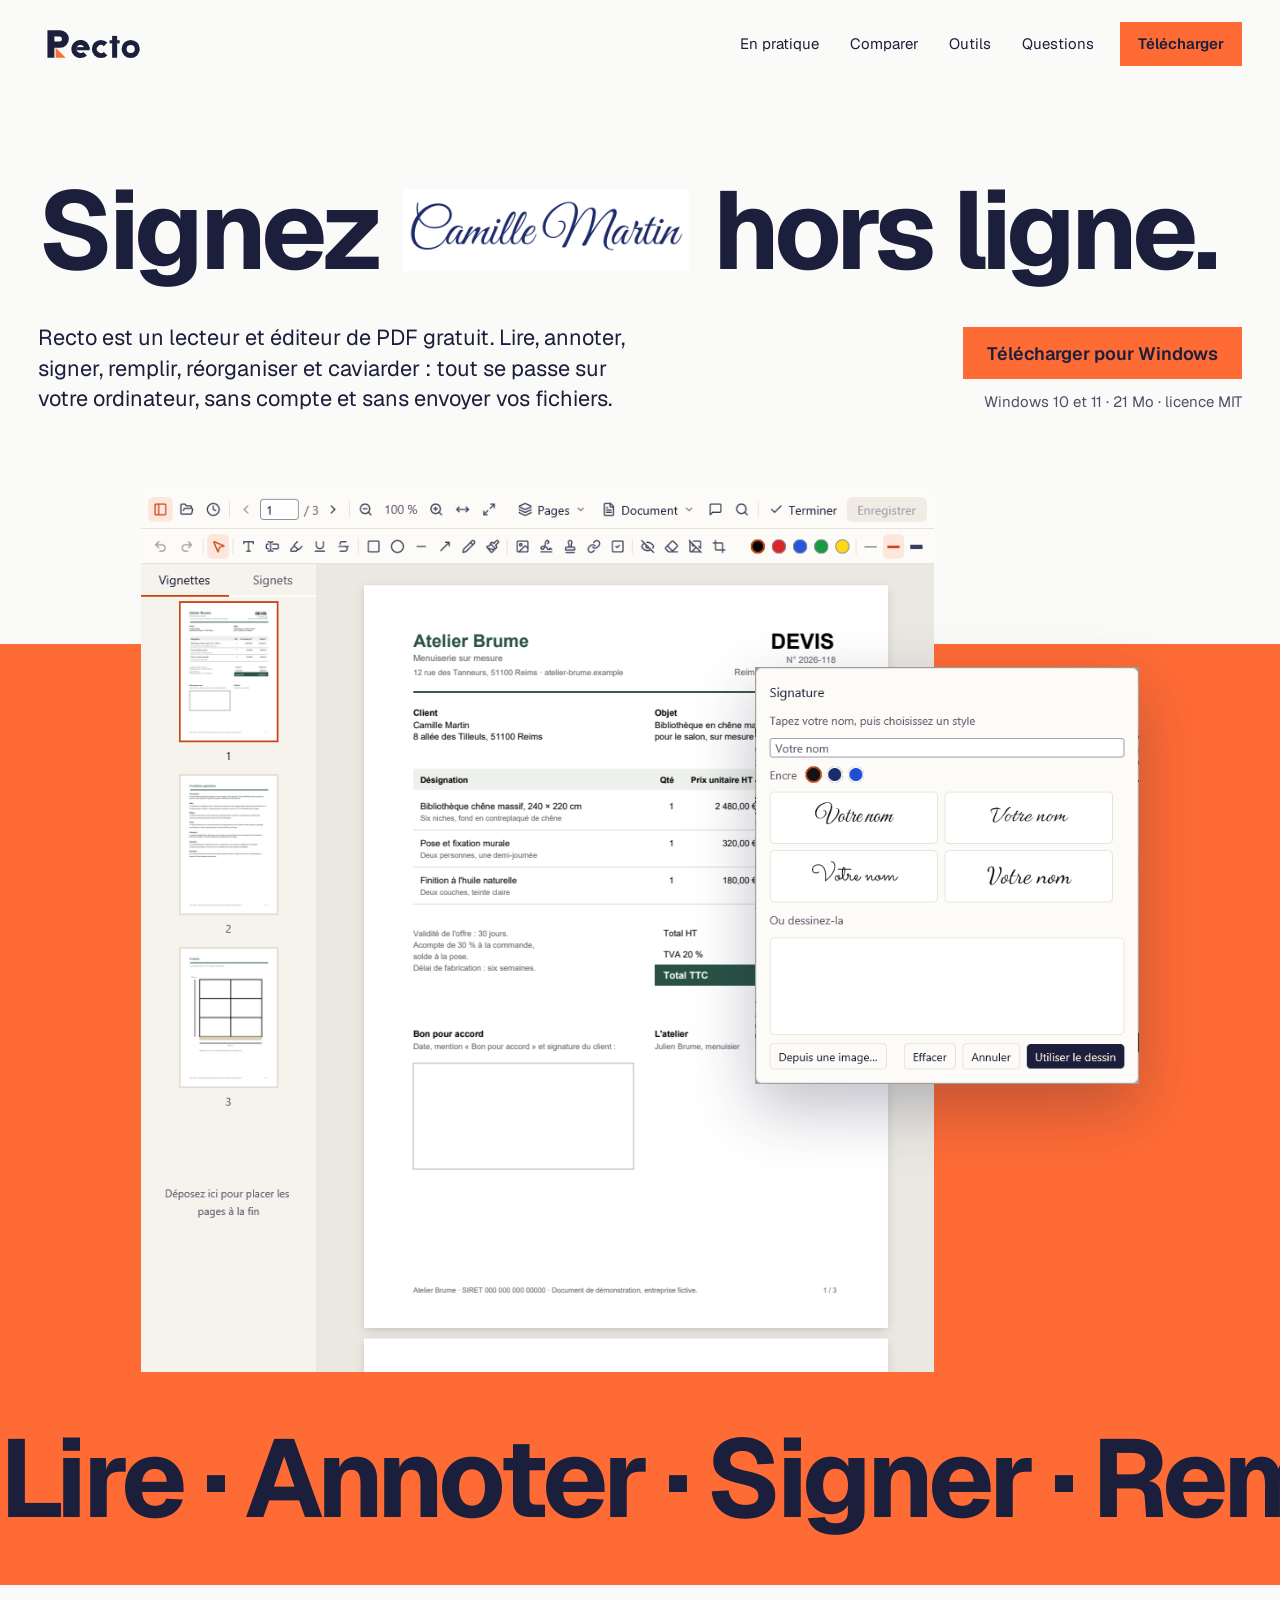
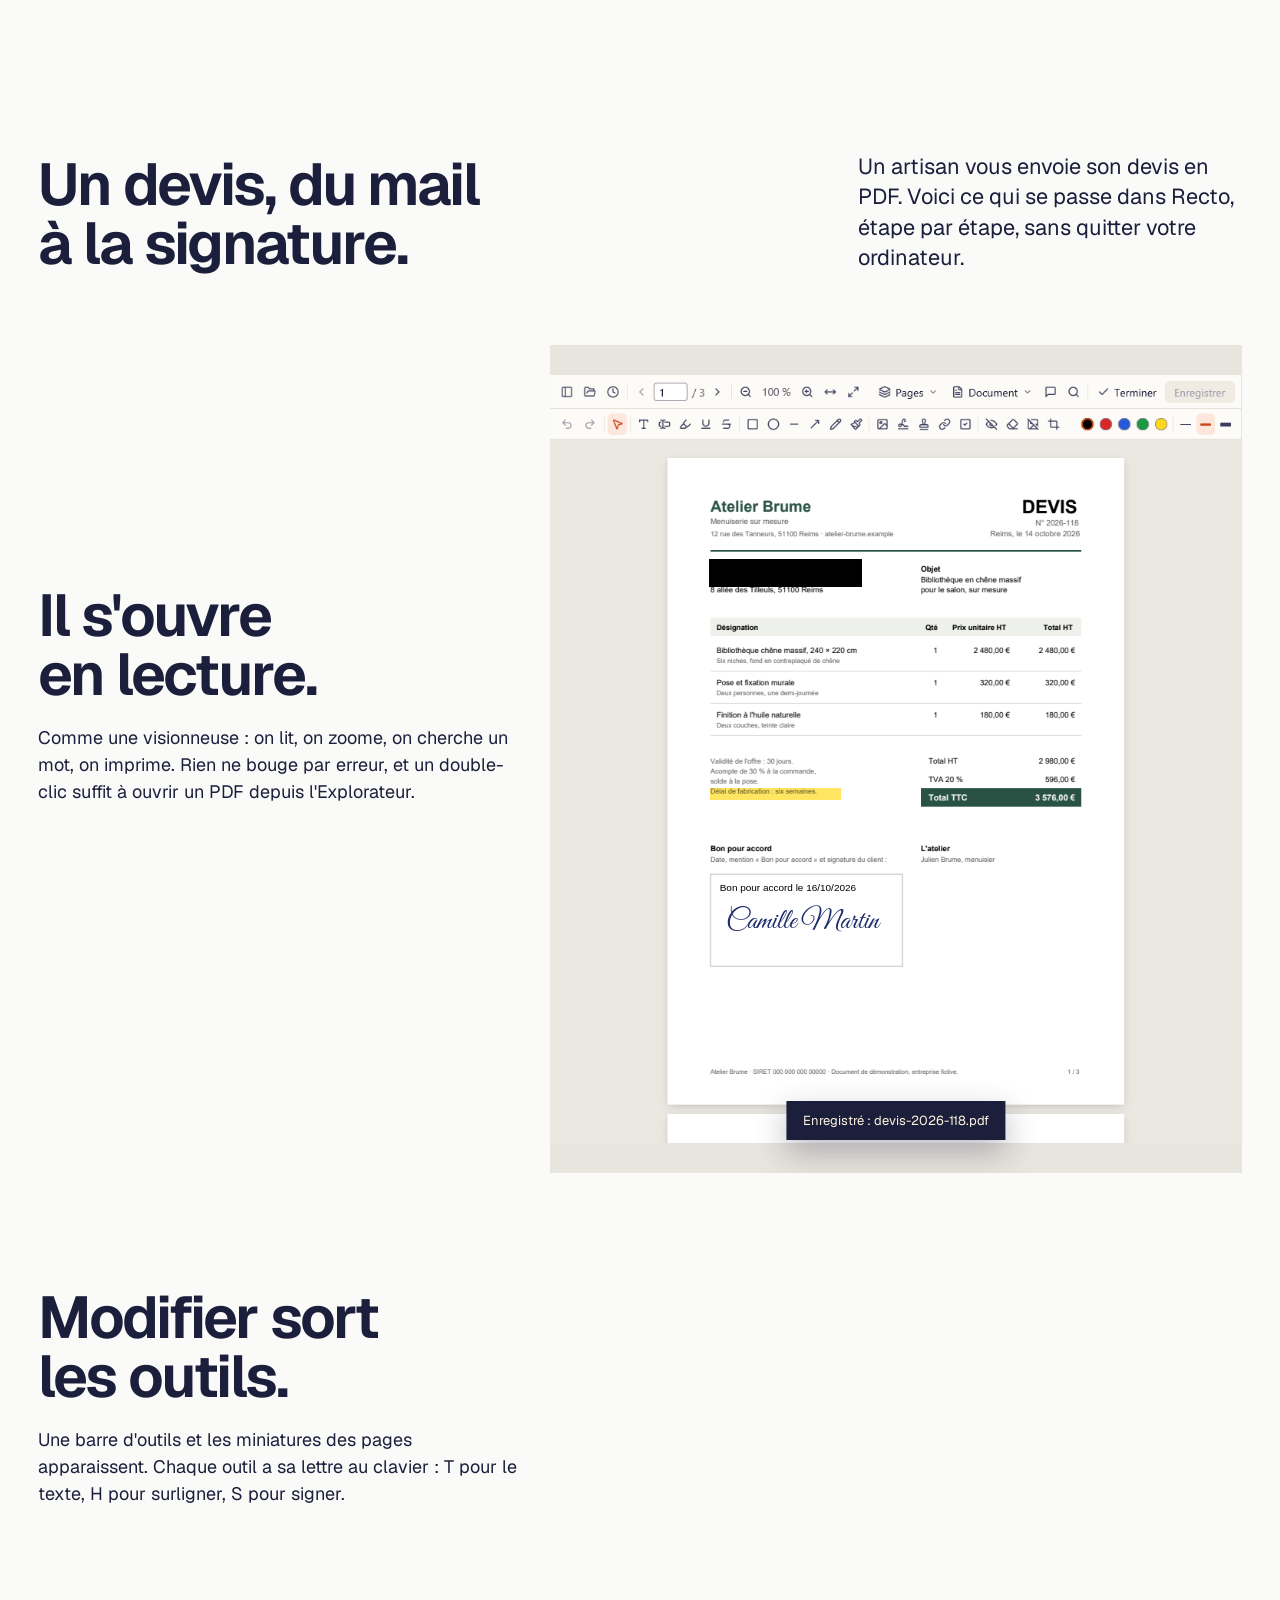
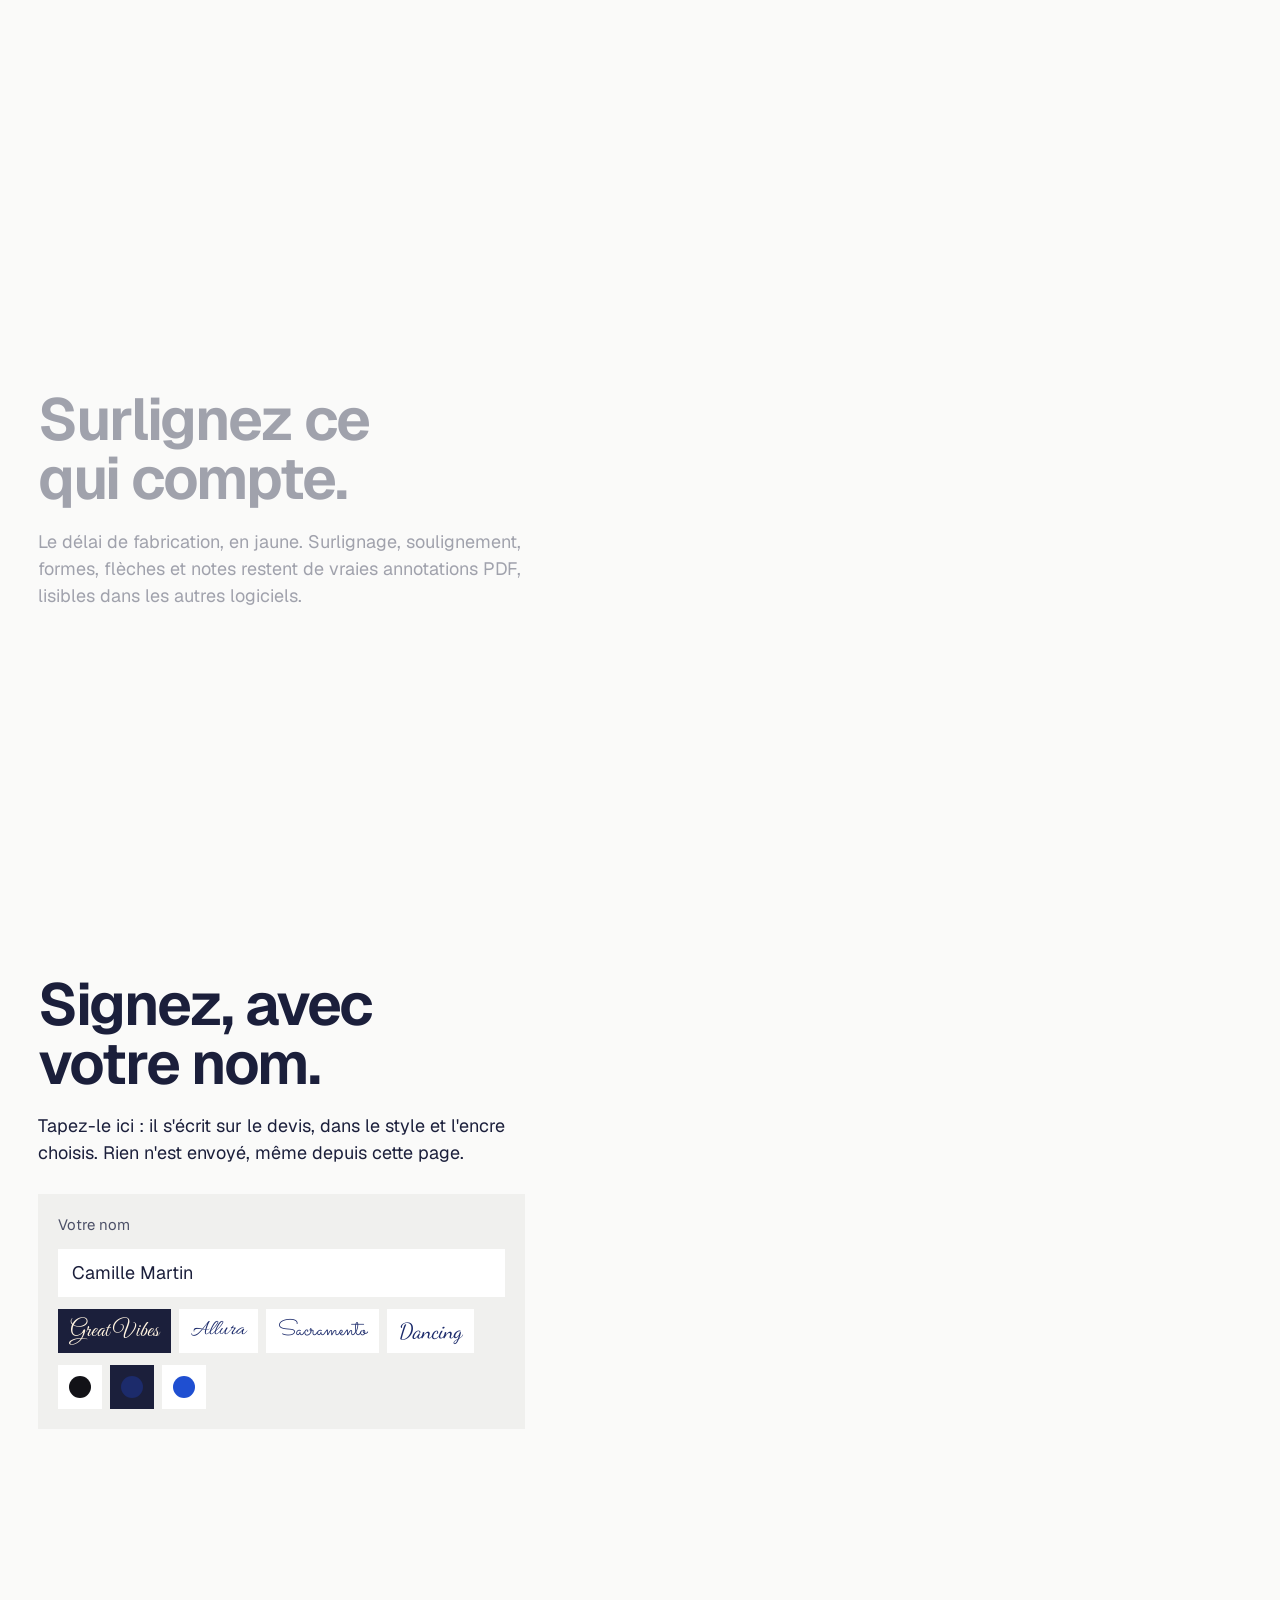
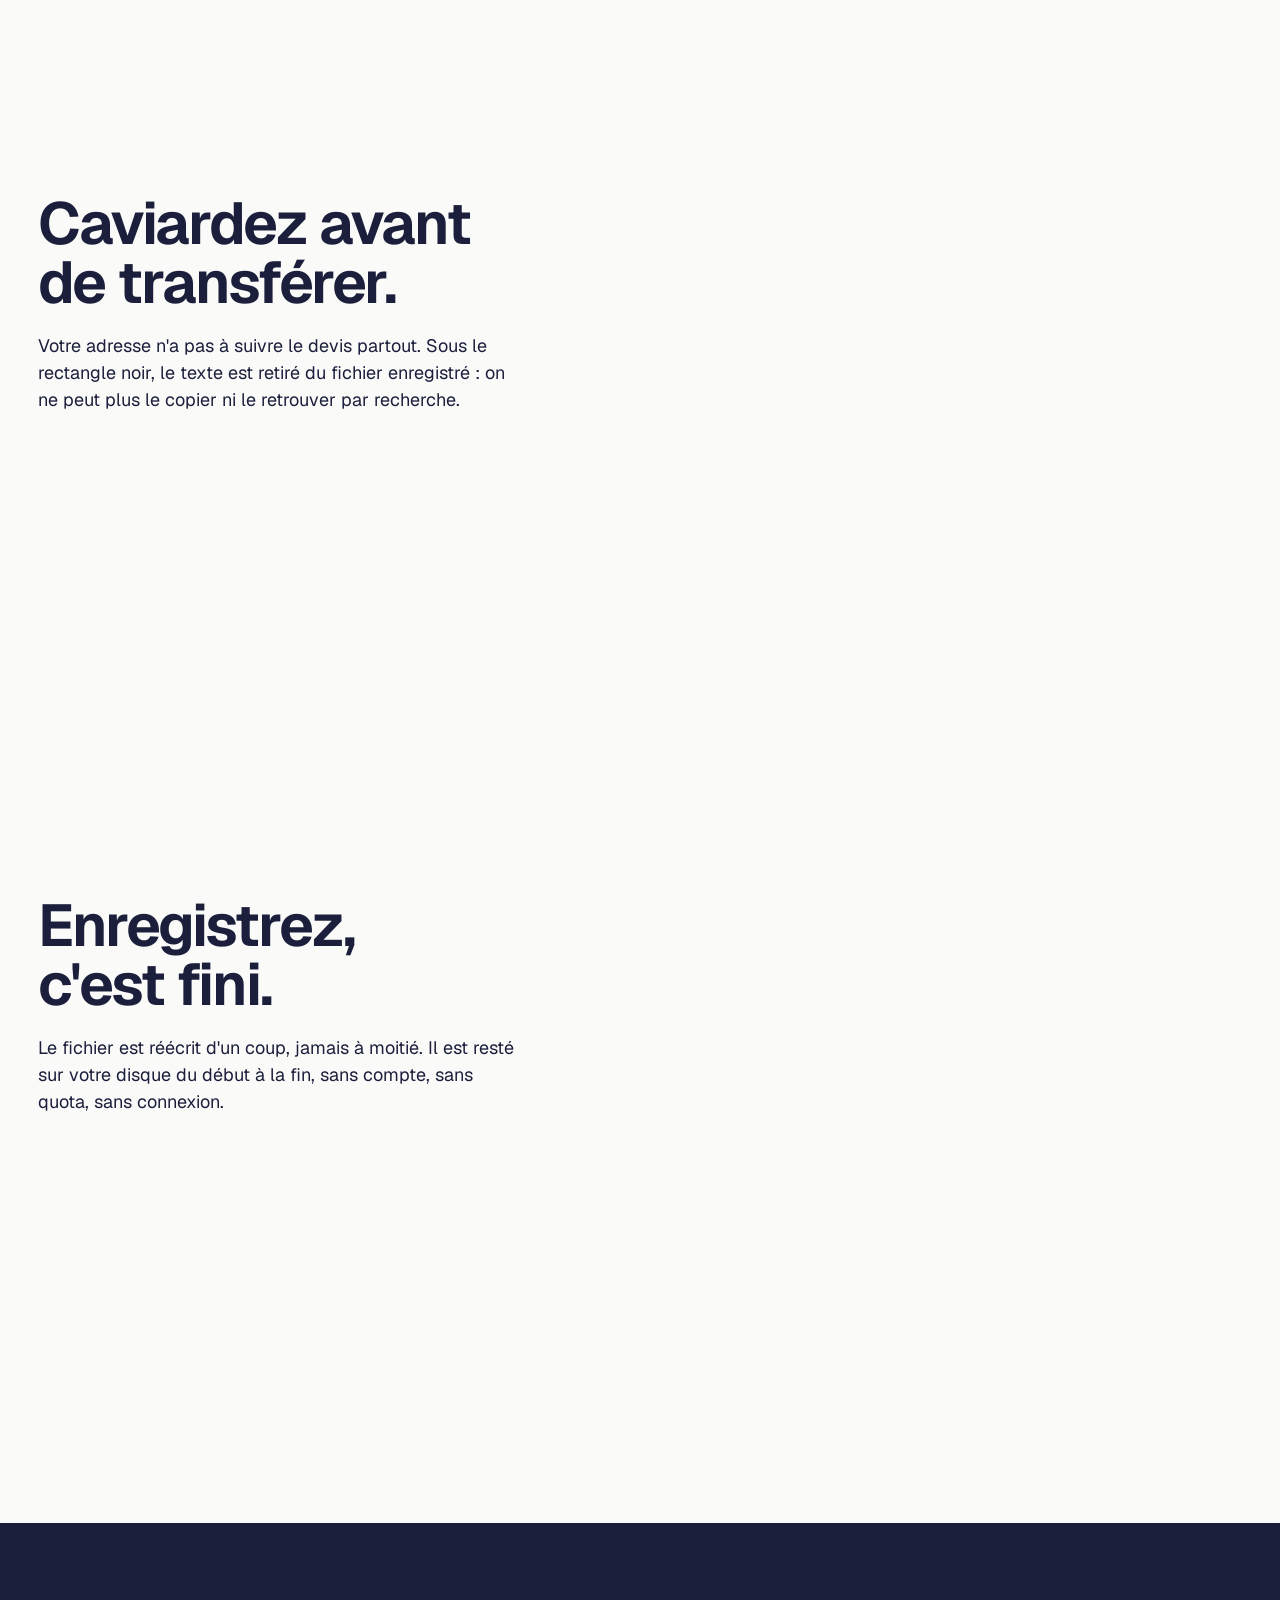
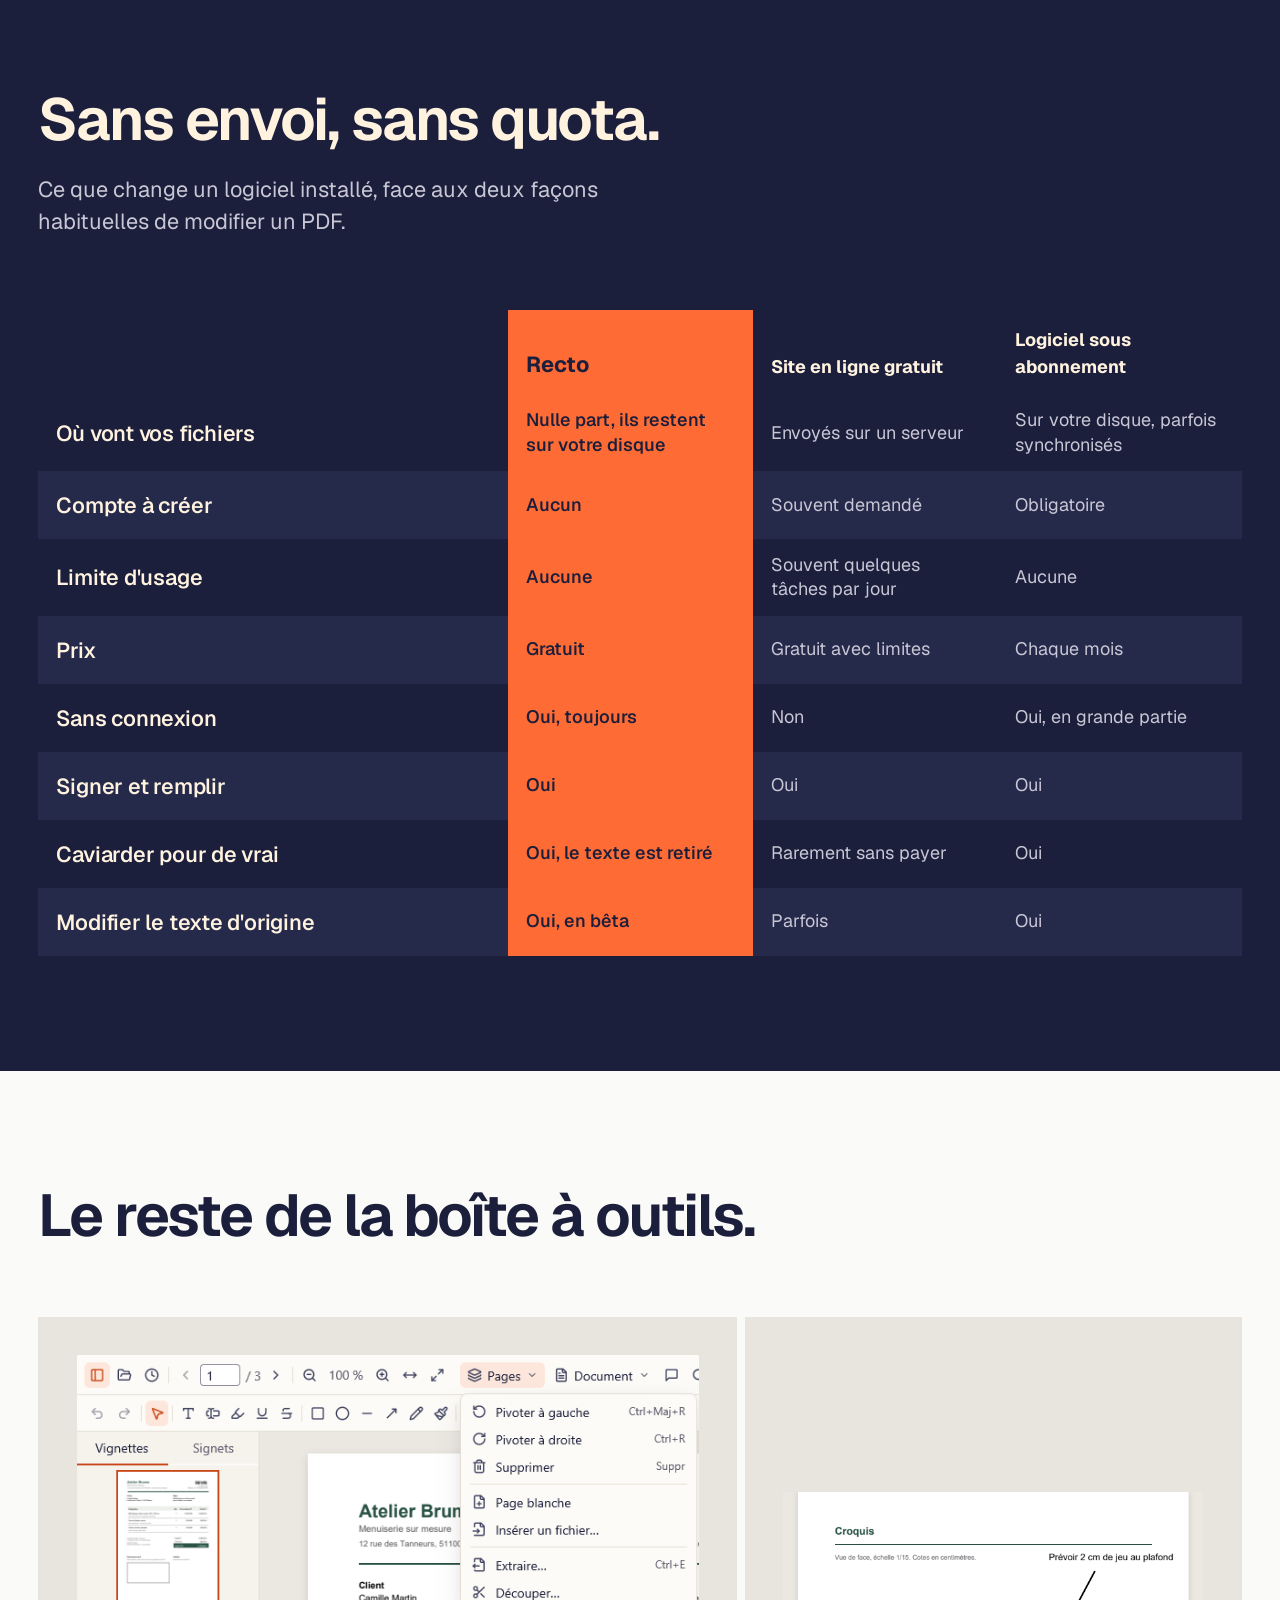
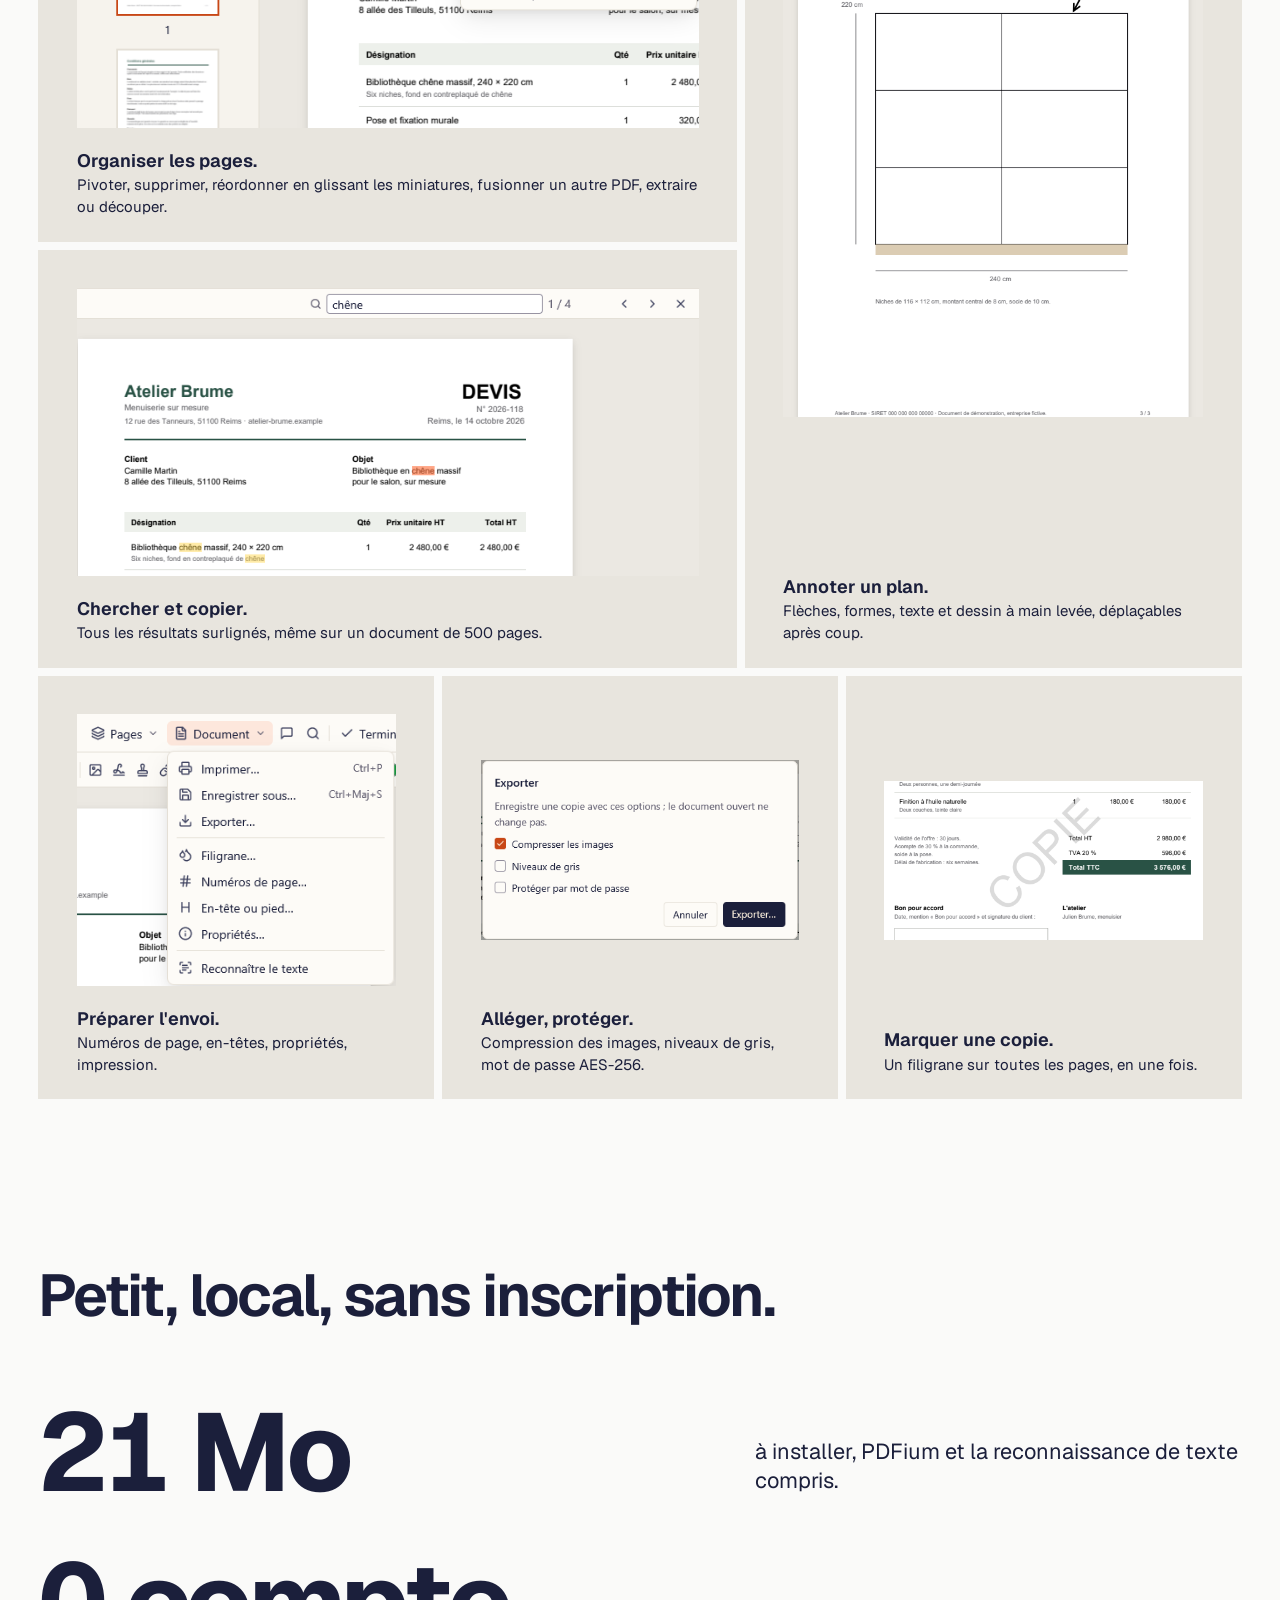
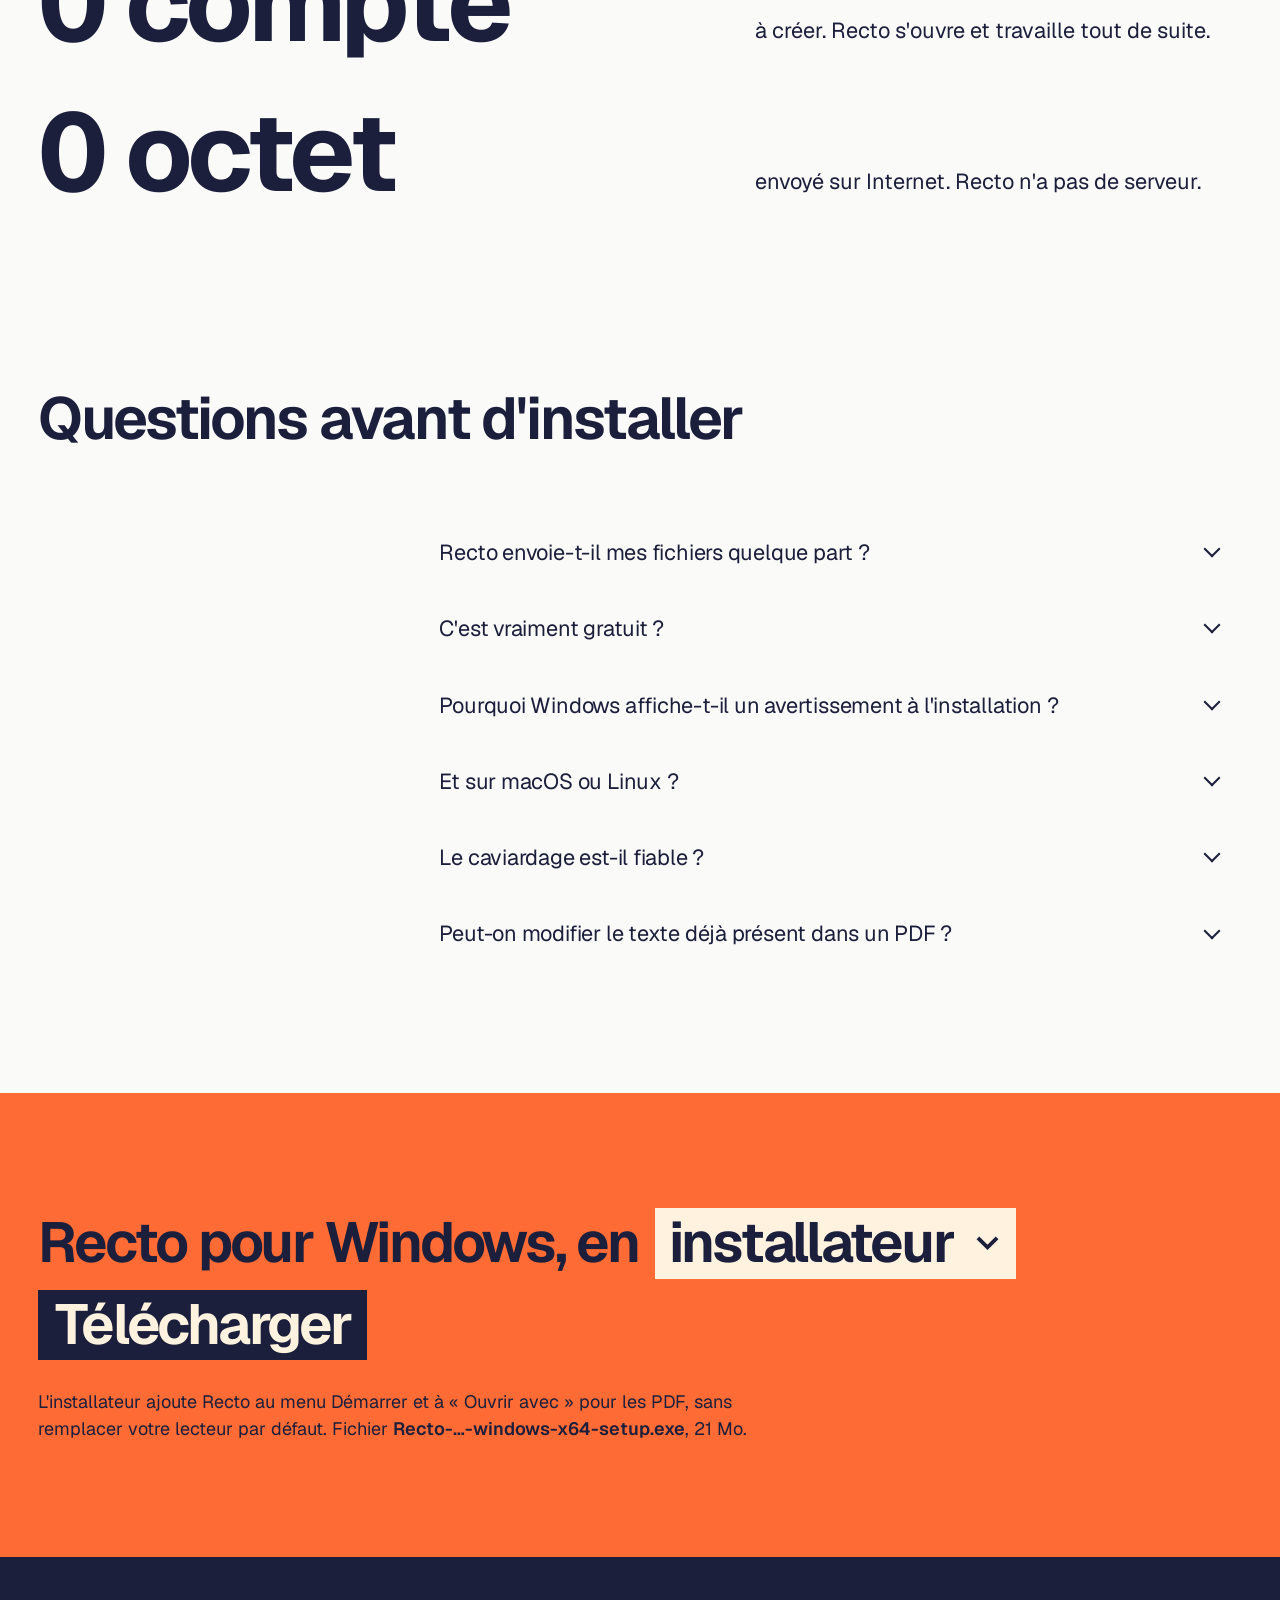
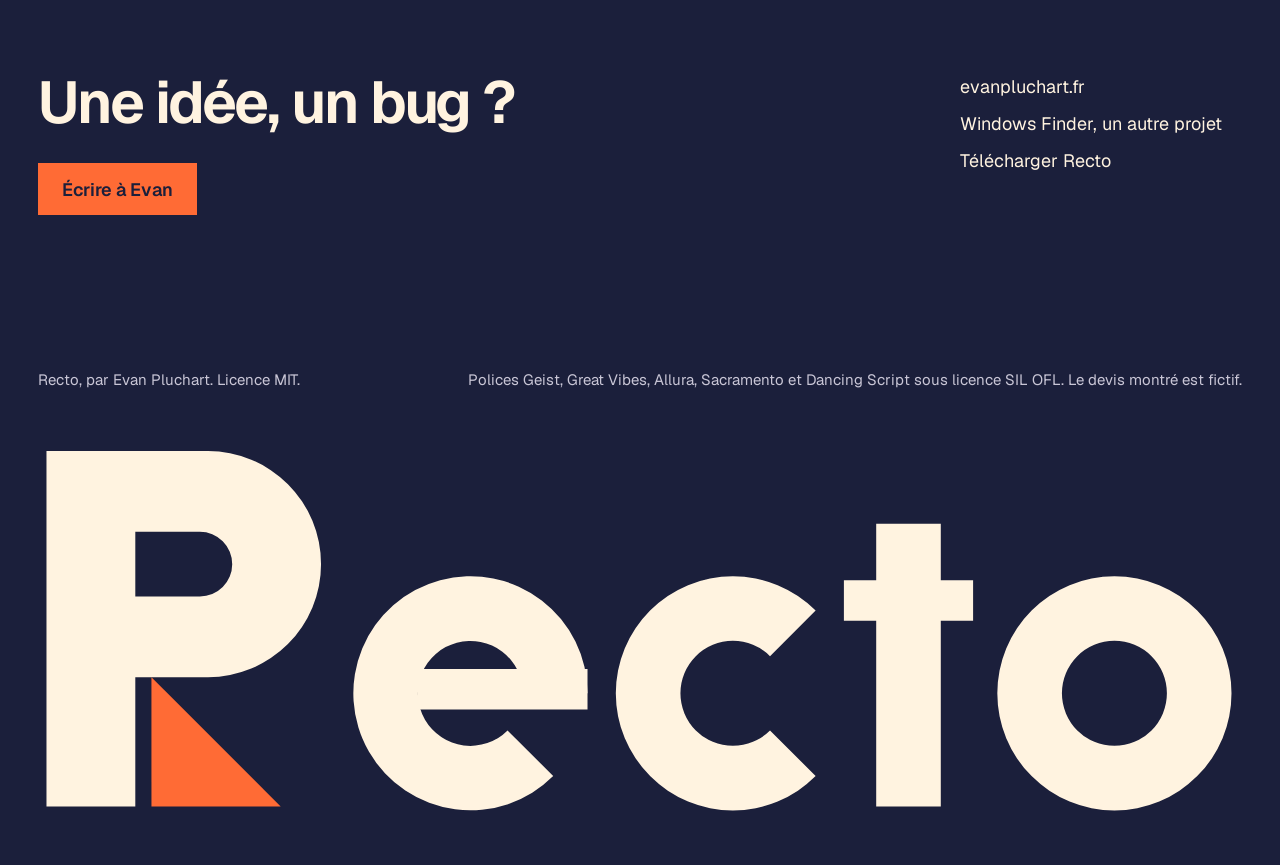
==== commit 98219446: "fix(site): visual audit: whole footer logo, no sideways scroll on phones, CTA on one line, figures a" ====
--- a/site/index.html
+++ b/site/index.html
@@ -305,7 +305,7 @@
     <p>Recto, par Evan Pluchart. Licence MIT.</p>
     <p>Polices Geist, Great Vibes, Allura, Sacramento et Dancing Script sous licence SIL OFL. Le devis montré est fictif.</p>
   </div>
-  <svg class="footer-mark" viewBox="56 36 596 184" aria-hidden="true" focusable="false"><g fill="#FFF3E0"><path fill-rule="evenodd" d="M60 40H104V216H60Z M104 40H140A56 56 0 0 1 140 152H104Z M104 80H136A16 16 0 0 1 136 112H104Z"/></g><g fill="#FF6B35"><path d="M112 152L176 216H112Z"/></g><g fill="#FFF3E0" transform="translate(124 0)"><path d="M204 160A58 58 0 1 0 187 201L164.4 178.4A26 26 0 1 1 172 160Z"/><path d="M120 148H204V168H120Z"/><path d="M317 119A58 58 0 1 0 317 201L294.4 178.4A26 26 0 1 1 294.4 141.6Z"/><path d="M331 104H395V124H331Z"/><path d="M347 76H379V216H347Z"/><path fill-rule="evenodd" d="M407 160A58 58 0 1 0 523 160A58 58 0 1 0 407 160Z M439 160A26 26 0 1 0 491 160A26 26 0 1 0 439 160Z"/></g></svg>
+  <svg class="footer-mark frame" viewBox="56 36 596 184" aria-hidden="true" focusable="false"><g fill="#FFF3E0"><path fill-rule="evenodd" d="M60 40H104V216H60Z M104 40H140A56 56 0 0 1 140 152H104Z M104 80H136A16 16 0 0 1 136 112H104Z"/></g><g fill="#FF6B35"><path d="M112 152L176 216H112Z"/></g><g fill="#FFF3E0" transform="translate(124 0)"><path d="M204 160A58 58 0 1 0 187 201L164.4 178.4A26 26 0 1 1 172 160Z"/><path d="M120 148H204V168H120Z"/><path d="M317 119A58 58 0 1 0 317 201L294.4 178.4A26 26 0 1 1 294.4 141.6Z"/><path d="M331 104H395V124H331Z"/><path d="M347 76H379V216H347Z"/><path fill-rule="evenodd" d="M407 160A58 58 0 1 0 523 160A58 58 0 1 0 407 160Z M439 160A26 26 0 1 0 491 160A26 26 0 1 0 439 160Z"/></g></svg>
 </footer>
 
 <script src="assets/main.js" defer></script>
--- a/site/assets/style.css
+++ b/site/assets/style.css
@@ -126,7 +126,7 @@
 .step { min-height: 78svh; display: flex; flex-direction: column; justify-content: center; gap: 20px; }
 .step-title { font-size: var(--t-head); font-weight: 650; letter-spacing: -0.035em; line-height: 1; text-wrap: balance; }
 .step p { max-width: 30em; }
-.js .step { opacity: 0.32; transition: opacity 400ms ease; }
+.js .step { opacity: 0.4; transition: opacity 400ms ease; }
 .js .step.is-current { opacity: 1; }
 
 /* Overlays, in the screenshot's own coordinates (900 × 1000 px) */
@@ -201,10 +201,10 @@
 /* Figures */
 .figures { padding-top: var(--section); }
 .figures-list { margin-top: 56px; }
-.figure { display: grid; grid-template-columns: repeat(12, minmax(0, 1fr)); column-gap: var(--gap); align-items: baseline; padding-block: 20px; }
+.figure { display: grid; grid-template-columns: repeat(12, minmax(0, 1fr)); column-gap: var(--gap); align-items: end; padding-block: 16px; }
 .figure + .figure { margin-top: 8px; }
 .figure dt { grid-column: 1 / span 7; font-size: var(--t-display); font-weight: 700; letter-spacing: -0.04em; line-height: 1; font-variant-numeric: tabular-nums; white-space: nowrap; }
-.figure dd { grid-column: 8 / span 5; font-size: var(--t-lead); line-height: 1.35; }
+.figure dd { grid-column: 8 / span 5; font-size: var(--t-lead); line-height: 1.35; padding-bottom: 0.5em; }
 
 /* FAQ: wide heading, indented questions */
 .faq { padding-top: var(--section); }
@@ -227,12 +227,13 @@
 .cta { margin-top: clamp(72px, 9vw, 128px); background: var(--fold); padding-block: clamp(72px, 9vw, 128px); }
 .cta-sentence {
   display: flex; flex-wrap: wrap; align-items: baseline; gap: 0.2em 0.28em;
-  font-size: var(--t-head); font-weight: 650; letter-spacing: -0.04em; line-height: 1.1;
+  font-size: min(var(--t-head), 4.4vw); font-weight: 650; letter-spacing: -0.04em; line-height: 1.1;
 }
 .cta-select {
   font-size: 1em; font-weight: 650; letter-spacing: -0.04em; line-height: 1.1;
   height: 1.25em; padding: 0 1.1em 0 0.25em; border: 0; border-radius: 0; color: var(--ink);
   background: var(--paper) url("data:image/svg+xml,%3Csvg xmlns='http://www.w3.org/2000/svg' viewBox='0 0 12 8'%3E%3Cpath d='M1 1l5 5 5-5' fill='none' stroke='%231B1F3B' stroke-width='2'/%3E%3C/svg%3E") no-repeat right 0.3em center / 0.4em;
+  field-sizing: content; max-width: 100%;
   appearance: none; -webkit-appearance: none; cursor: pointer;
 }
 .cta-button {
@@ -254,7 +255,8 @@
 .footer .button:hover { background: var(--paper); color: var(--ink); }
 .footer :focus-visible { outline-color: var(--paper); }
 .footer-legal { display: flex; justify-content: space-between; gap: 24px; margin-top: clamp(80px, 12vw, 180px); font-size: var(--t-small); color: var(--paper-muted); }
-.footer-mark { display: block; width: 112vw; height: auto; margin: 20px 0 -9vw calc(var(--margin) - 1vw); }
+/* The whole logo across the frame, ending the page. */
+.footer-mark { display: block; width: 100%; height: auto; margin-top: clamp(32px, 4vw, 56px); padding-bottom: clamp(32px, 4vw, 56px); }
 
 /* Motion. Content stays visible without script and with reduced motion. */
 @media (prefers-reduced-motion: no-preference) {
@@ -297,7 +299,7 @@
   .js .step { opacity: 1; }
   .compare-row { grid-template-columns: 3.4fr 2.2fr 2.2fr 2.2fr; }
   .board-grid { grid-template-areas: "pages pages pages pages pages pages pages pages pages pages pages pages" "find find find find find find find find find find find find" "sketch sketch sketch sketch sketch sketch doc doc doc doc doc doc" "sketch sketch sketch sketch sketch sketch export export export export export export" "mark mark mark mark mark mark mark mark mark mark mark mark"; }
-  .faq-list details { grid-column: 1 / -1; margin-inline: -24px; }
+  .faq-list details { grid-column: 1 / -1; margin-inline: calc(var(--margin) * -1); padding-inline: var(--margin); }
   .footer-invite { grid-column: 1 / -1; }
   .footer-links { grid-column: 1 / -1; flex-direction: row; flex-wrap: wrap; gap: 8px 20px; margin-top: 40px; font-size: var(--t-small); }
 }
@@ -328,5 +330,4 @@
   .cta-sentence { font-size: 24px; letter-spacing: -0.02em; }
   .cta-select, .cta-button { letter-spacing: -0.02em; height: 44px; }
   .footer-legal { flex-direction: column; gap: 8px; }
-  .footer-mark { width: 150vw; margin-bottom: -12vw; }
-}
+}
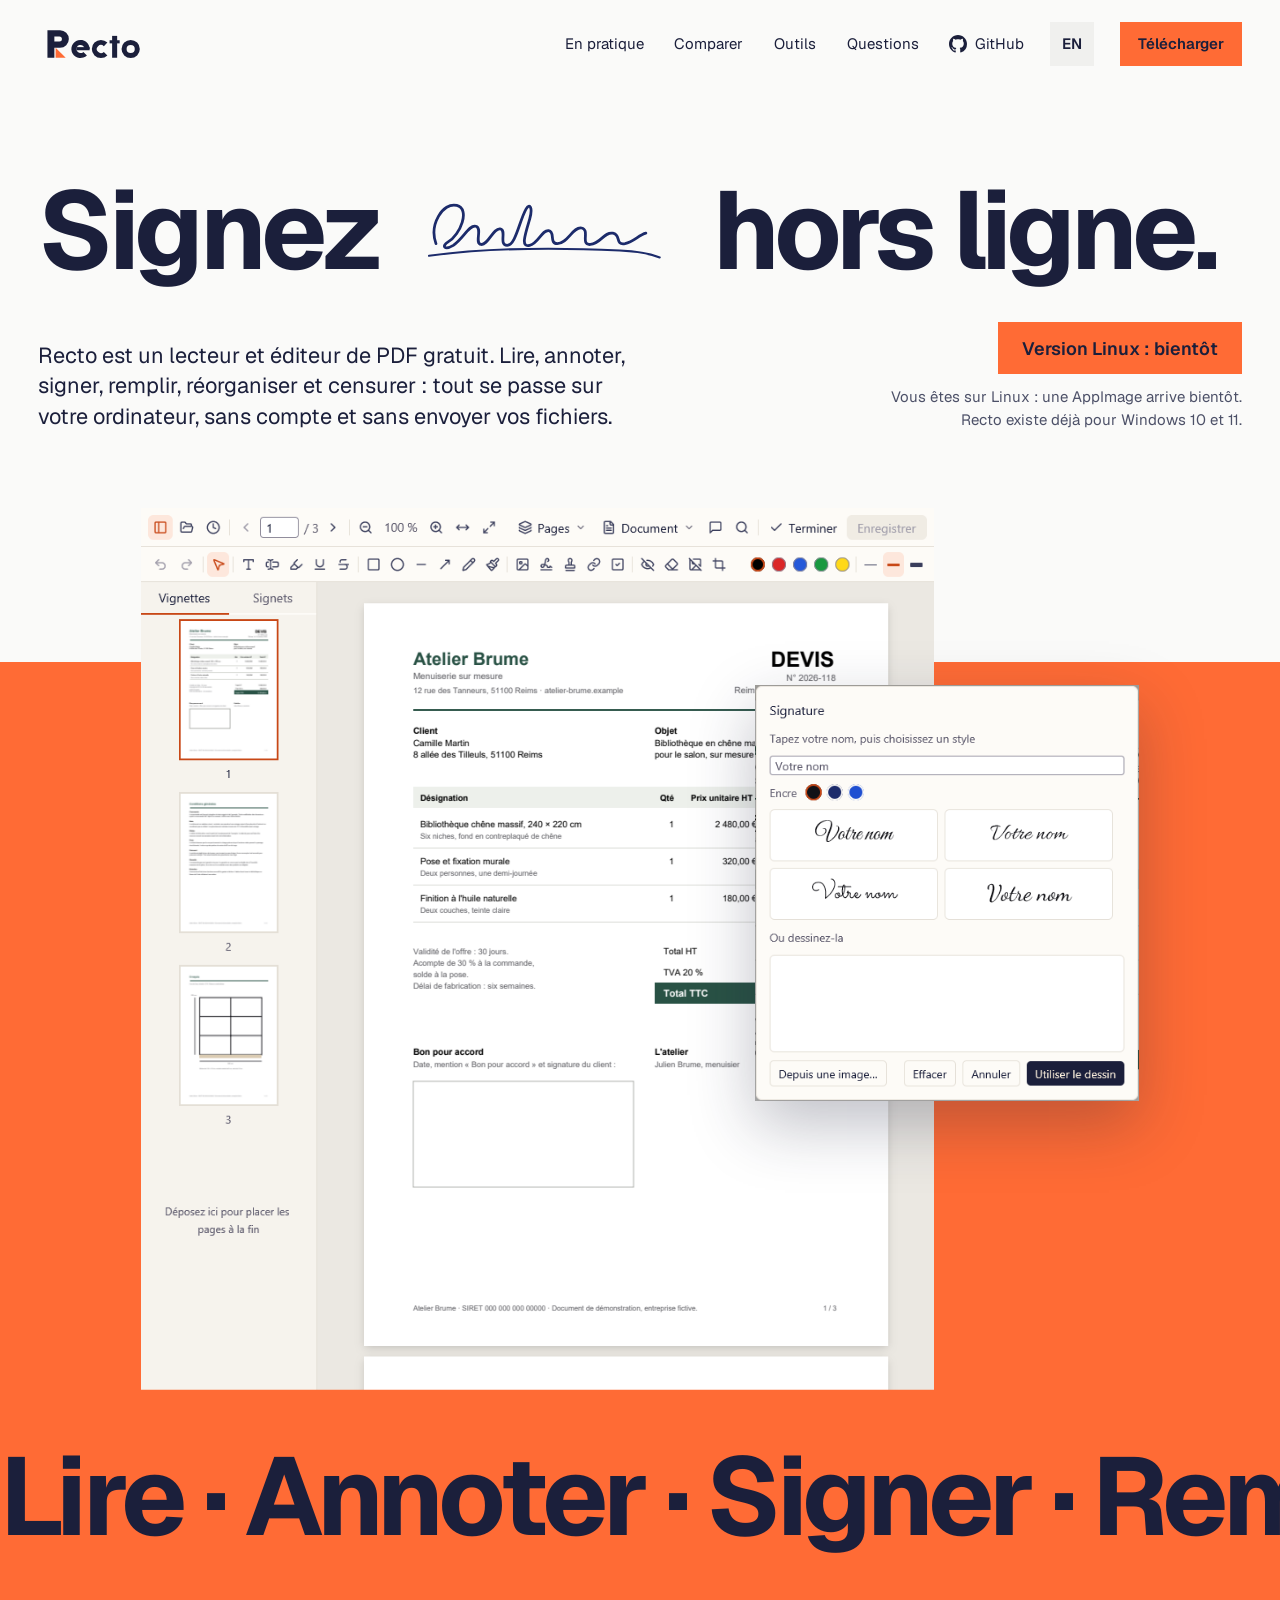
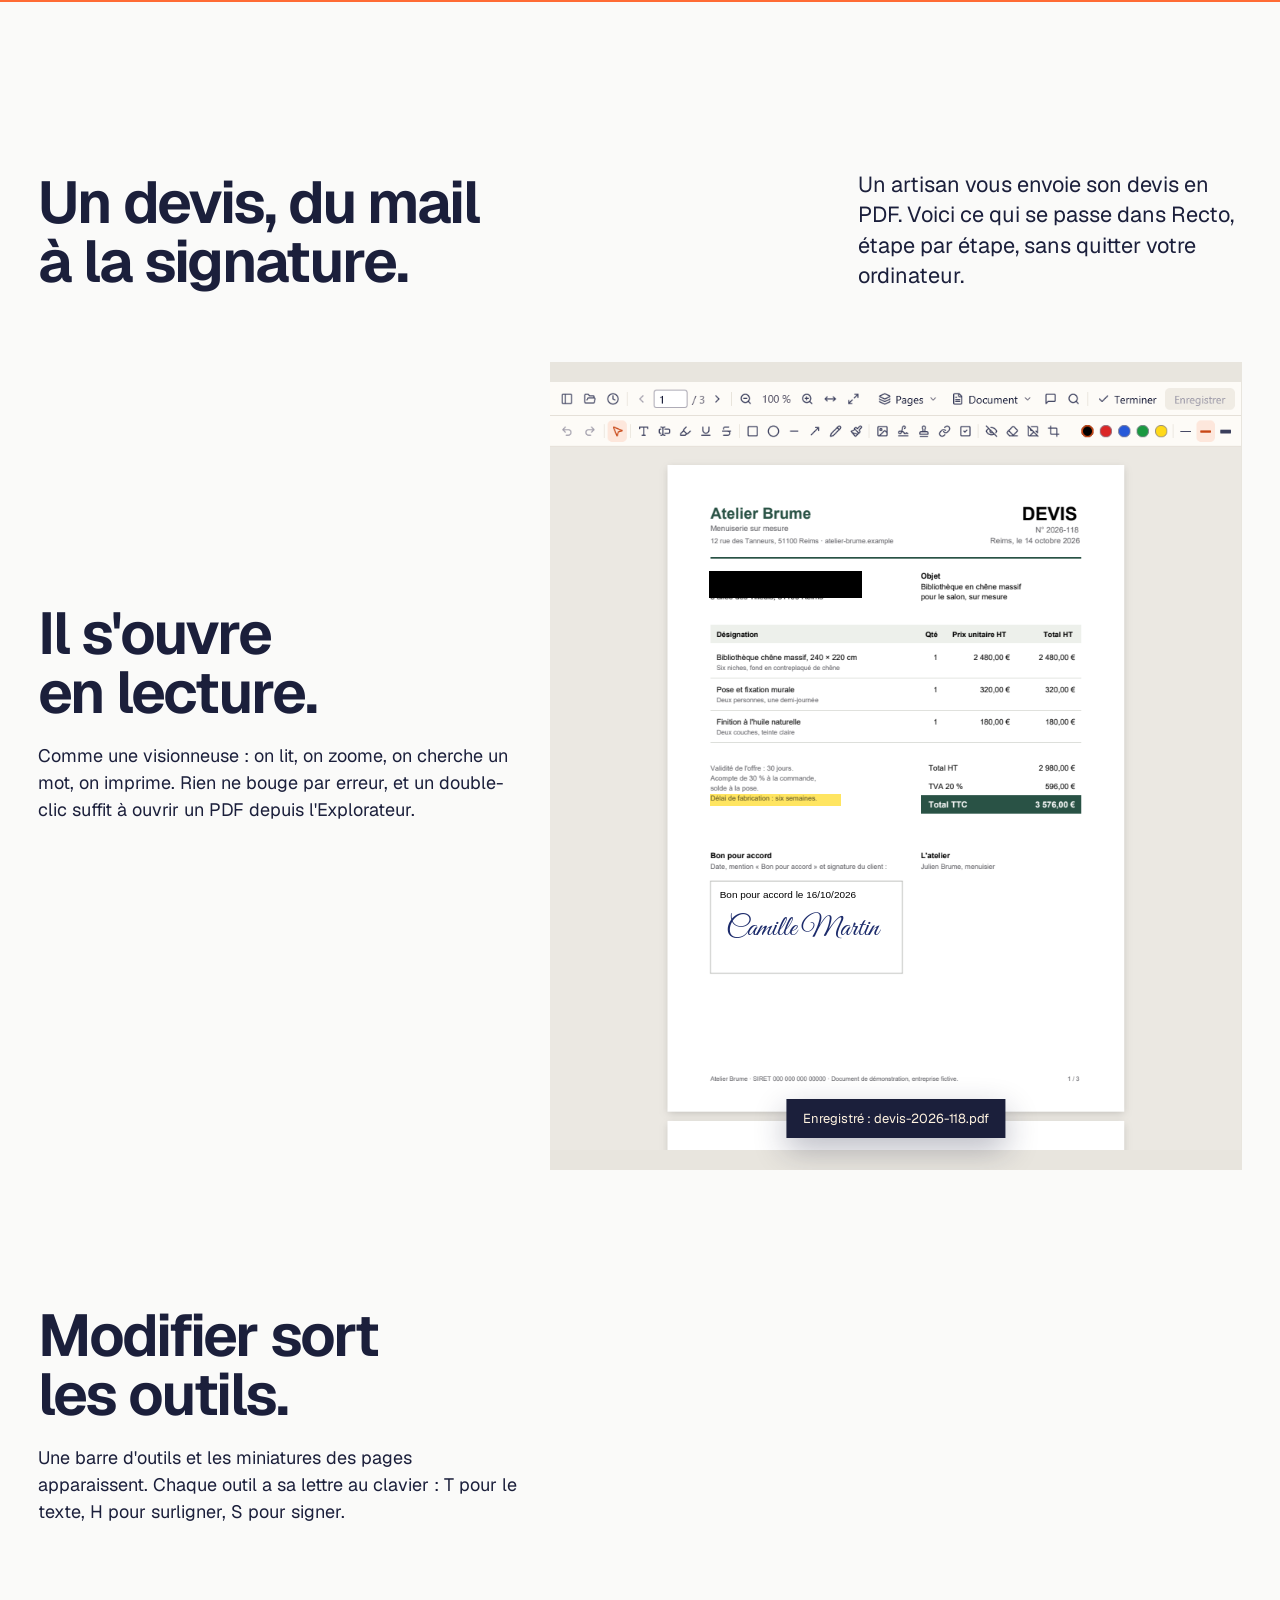
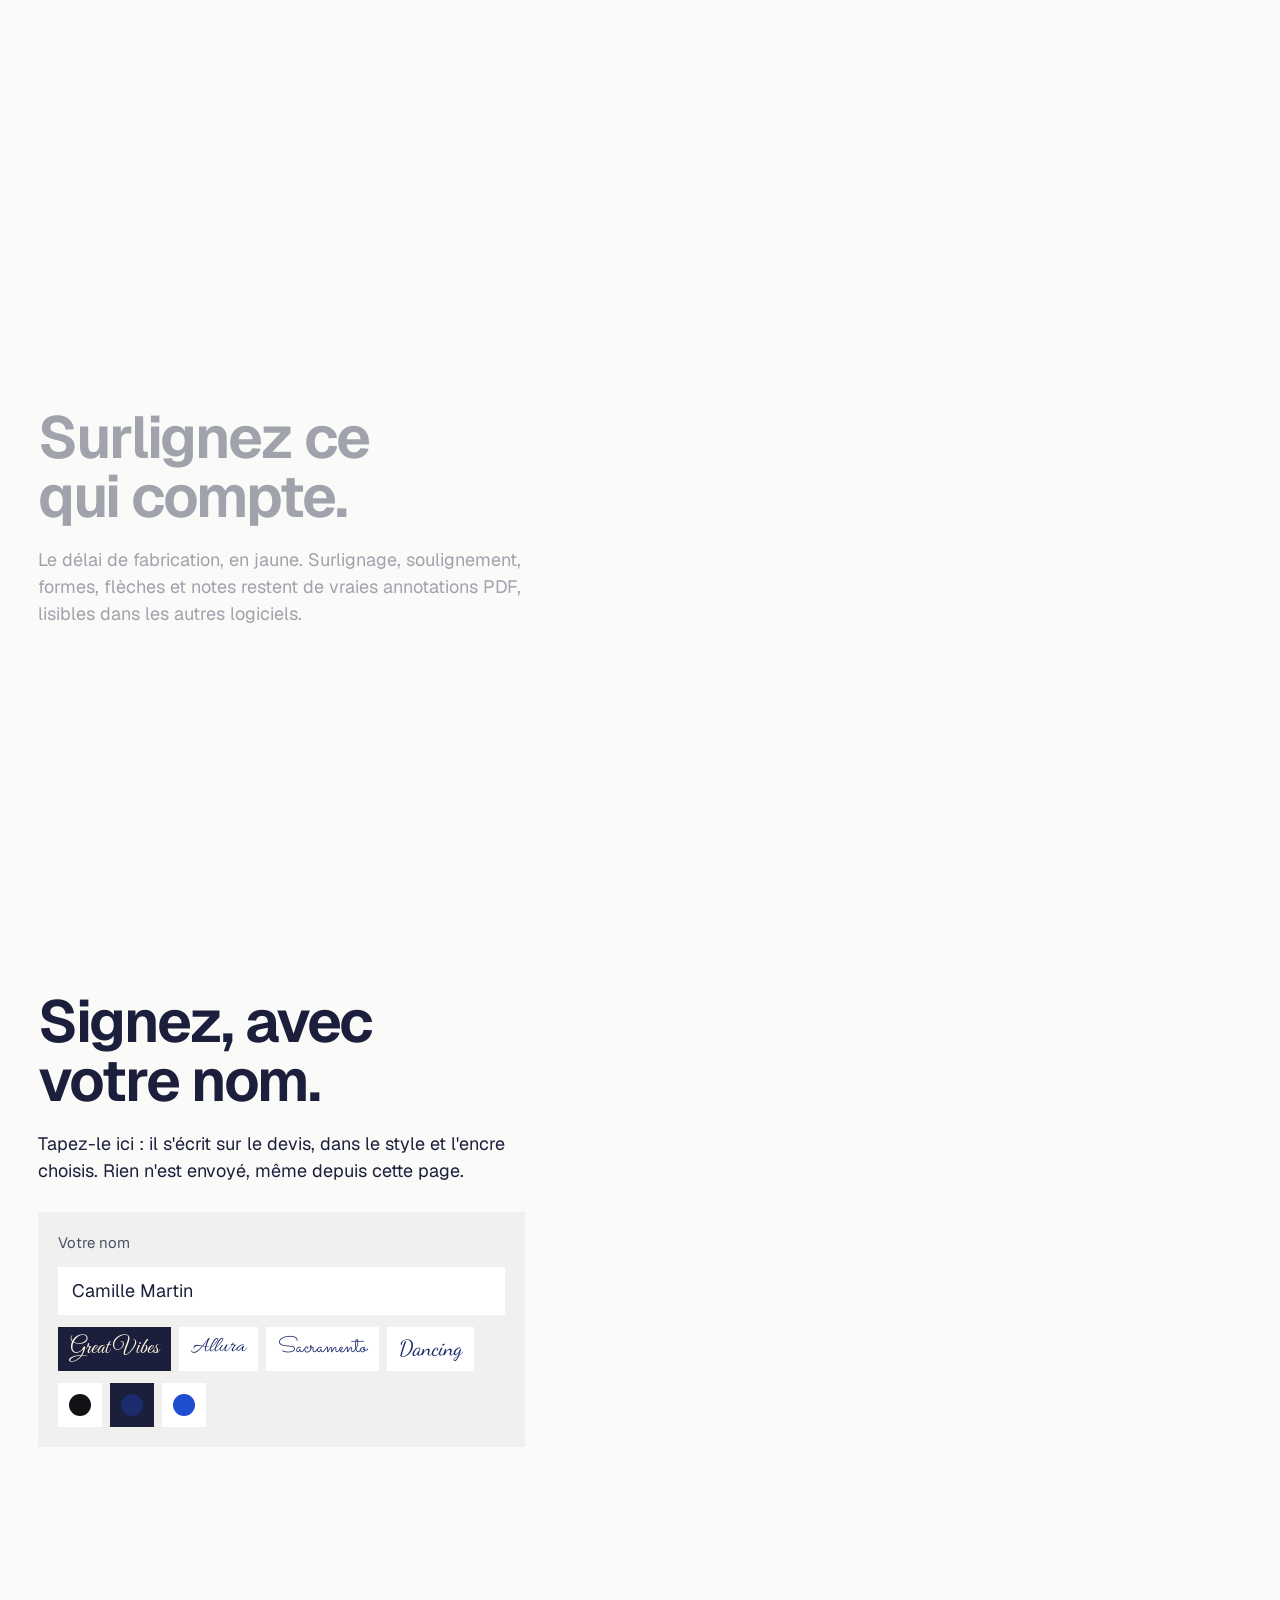
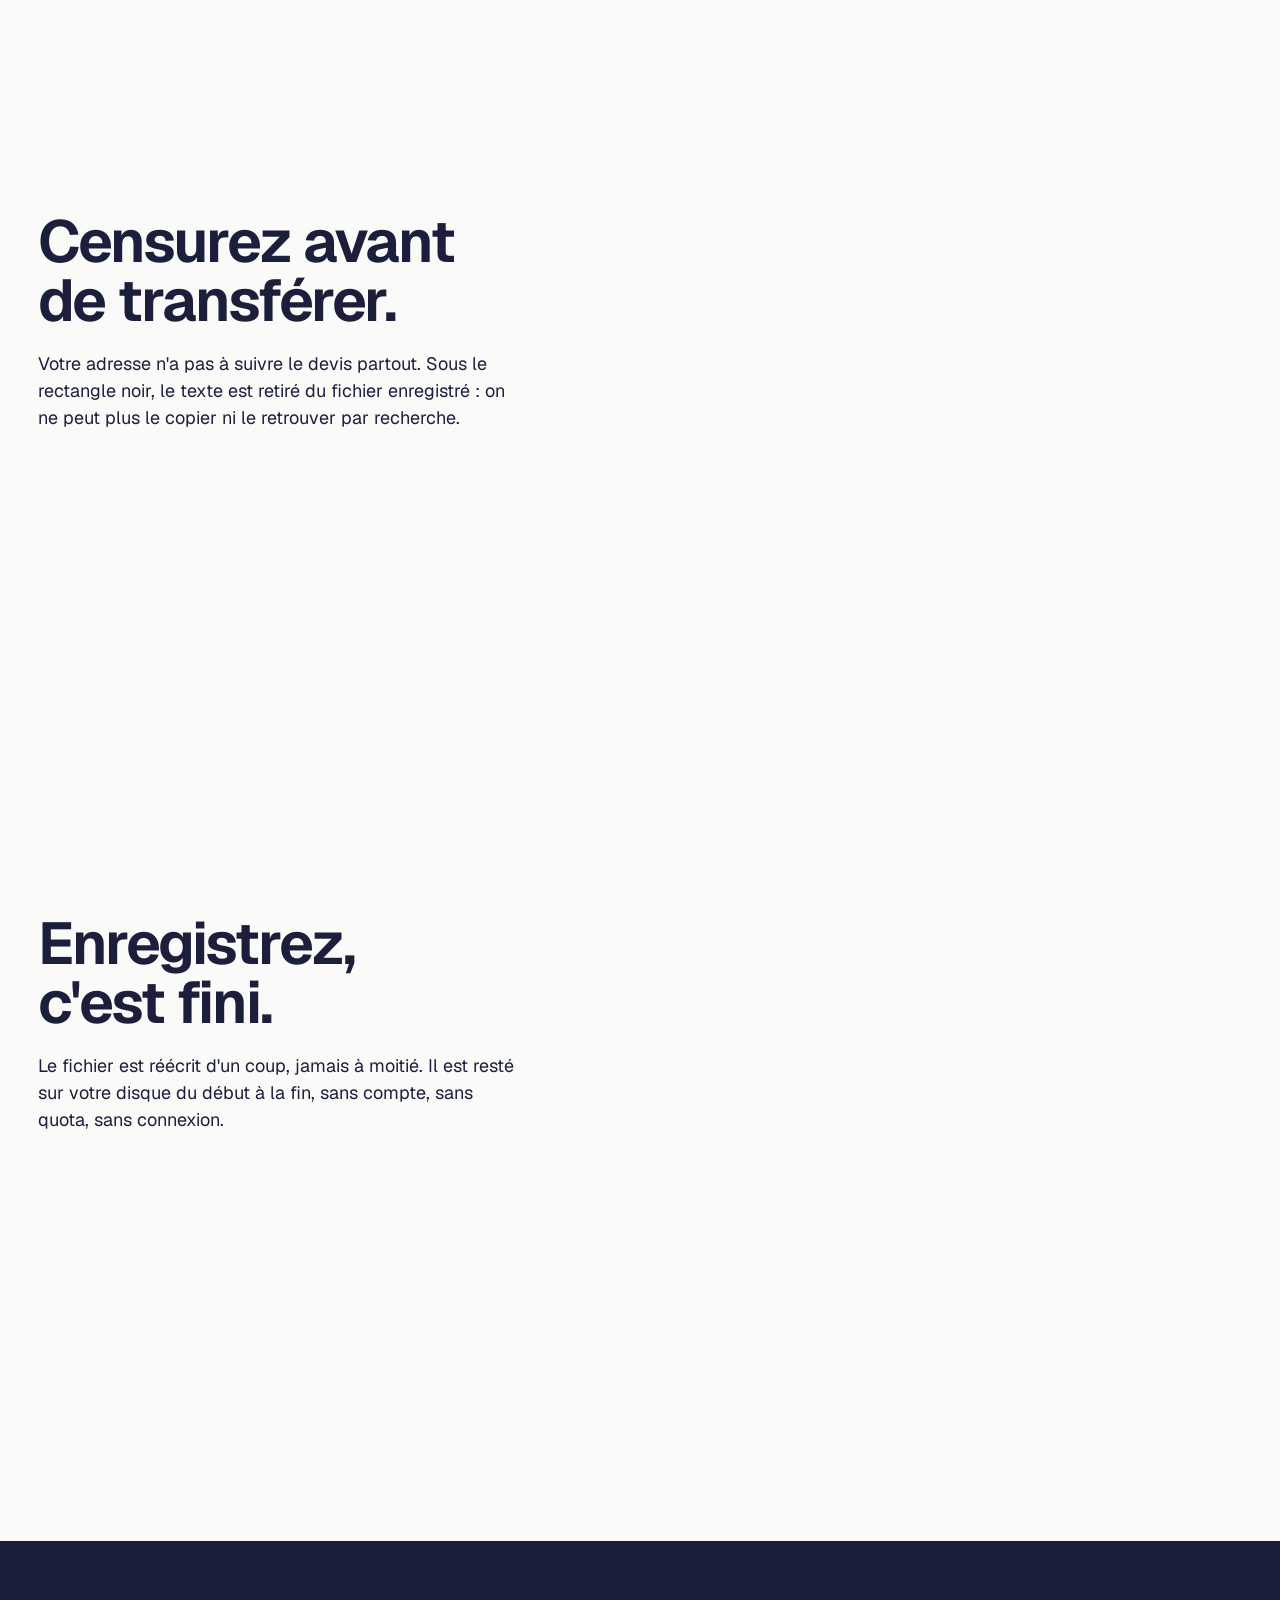
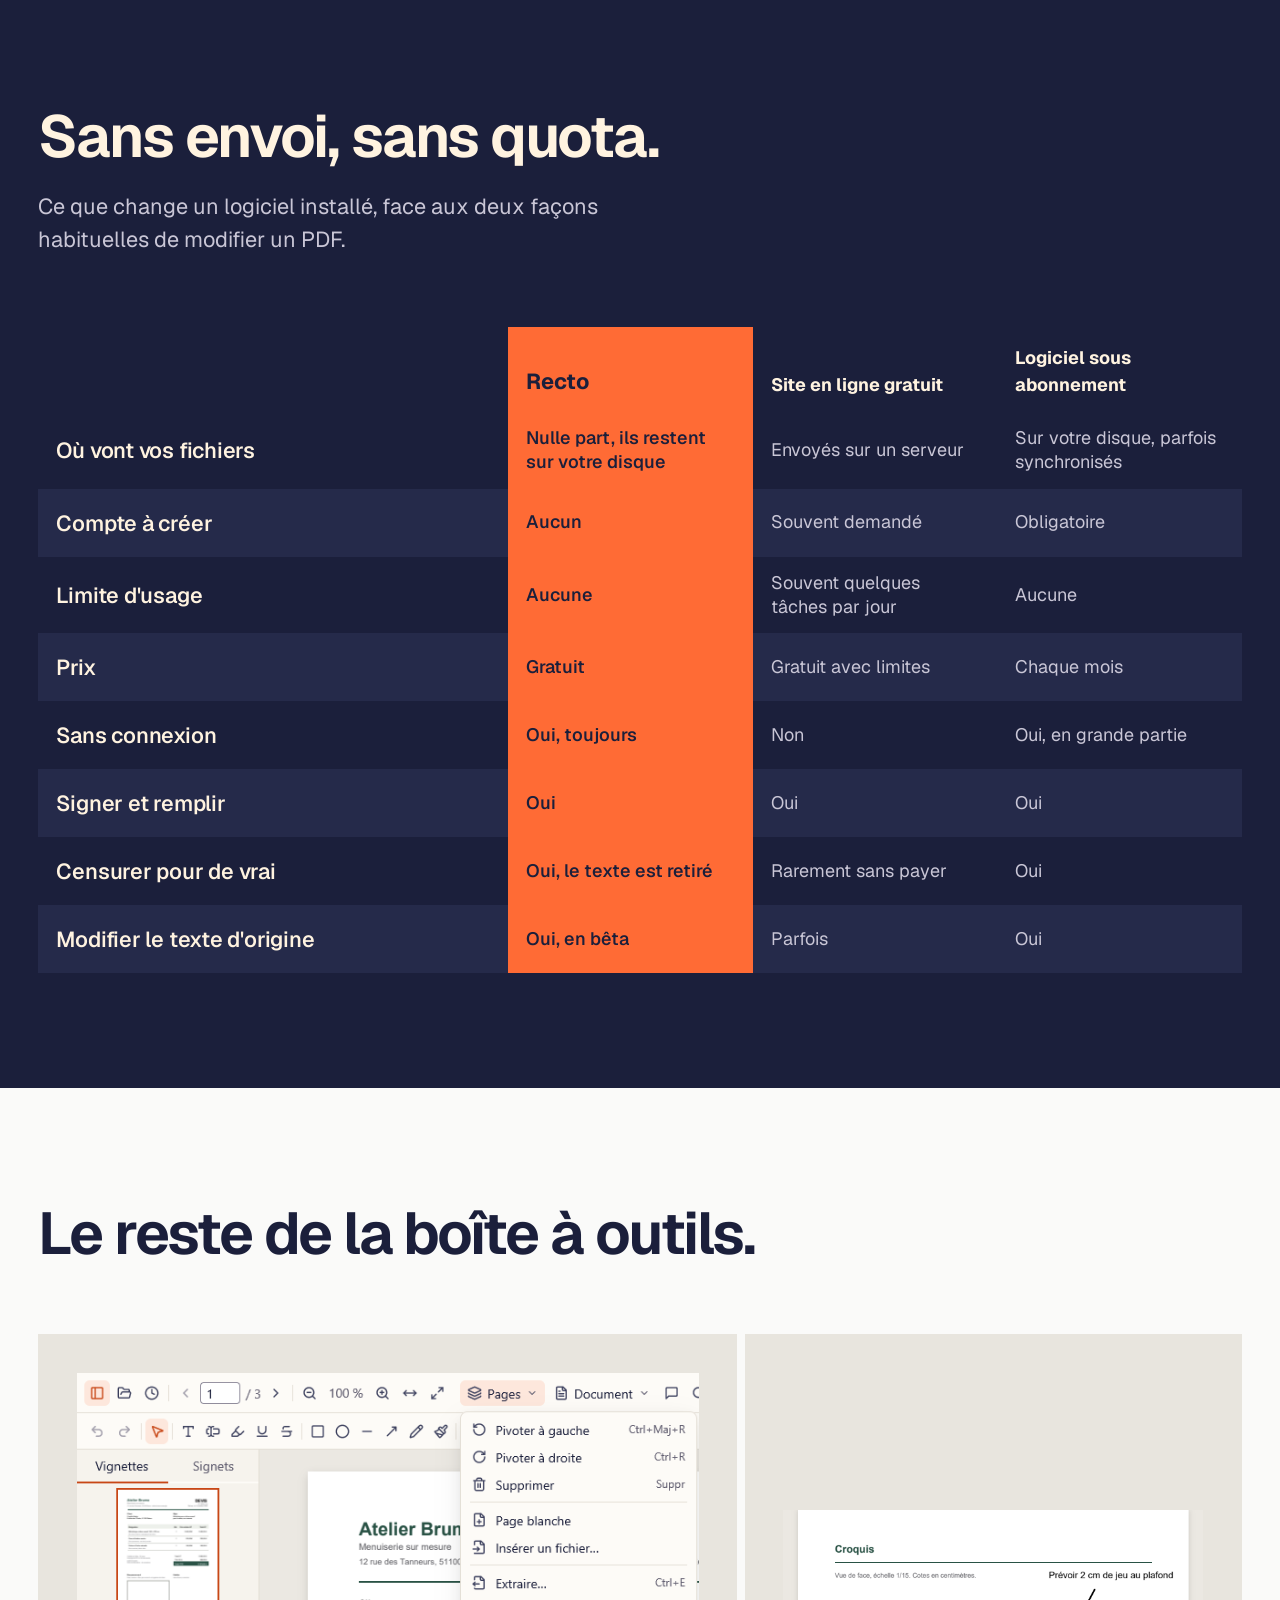
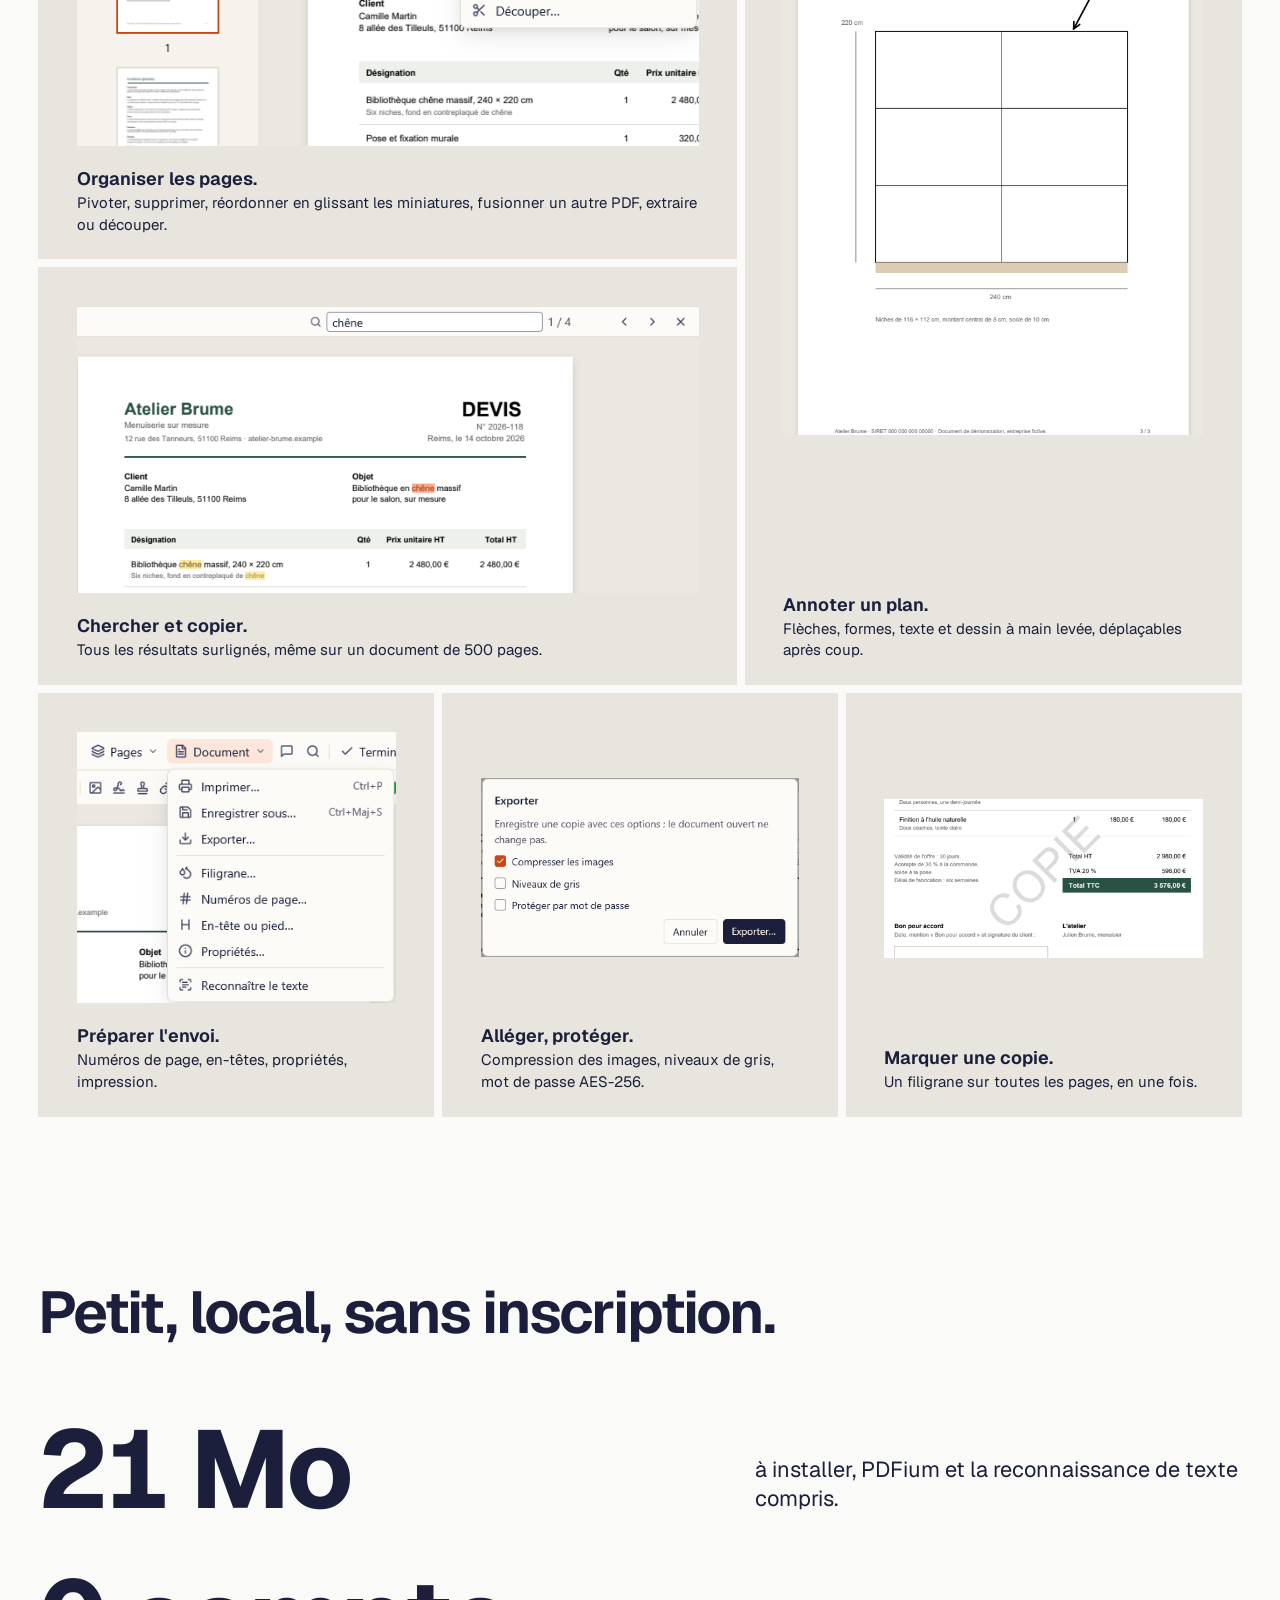
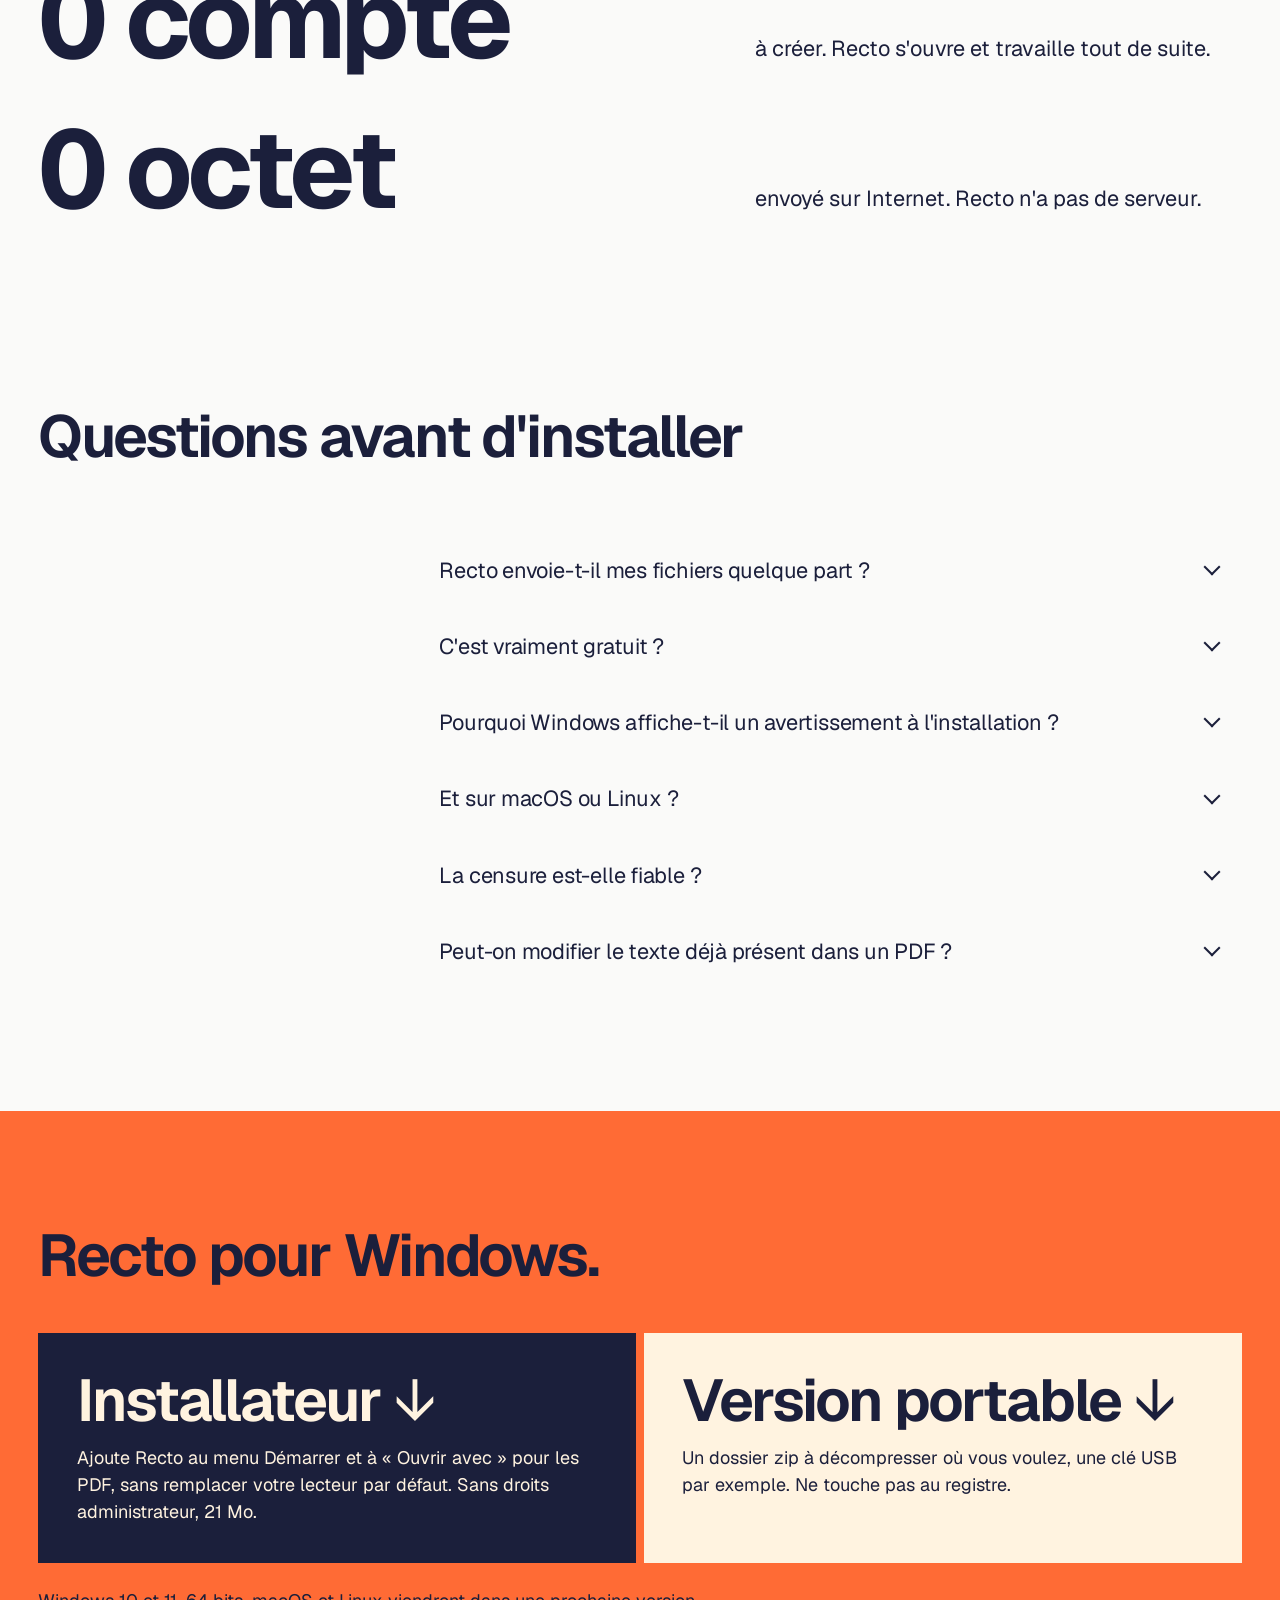
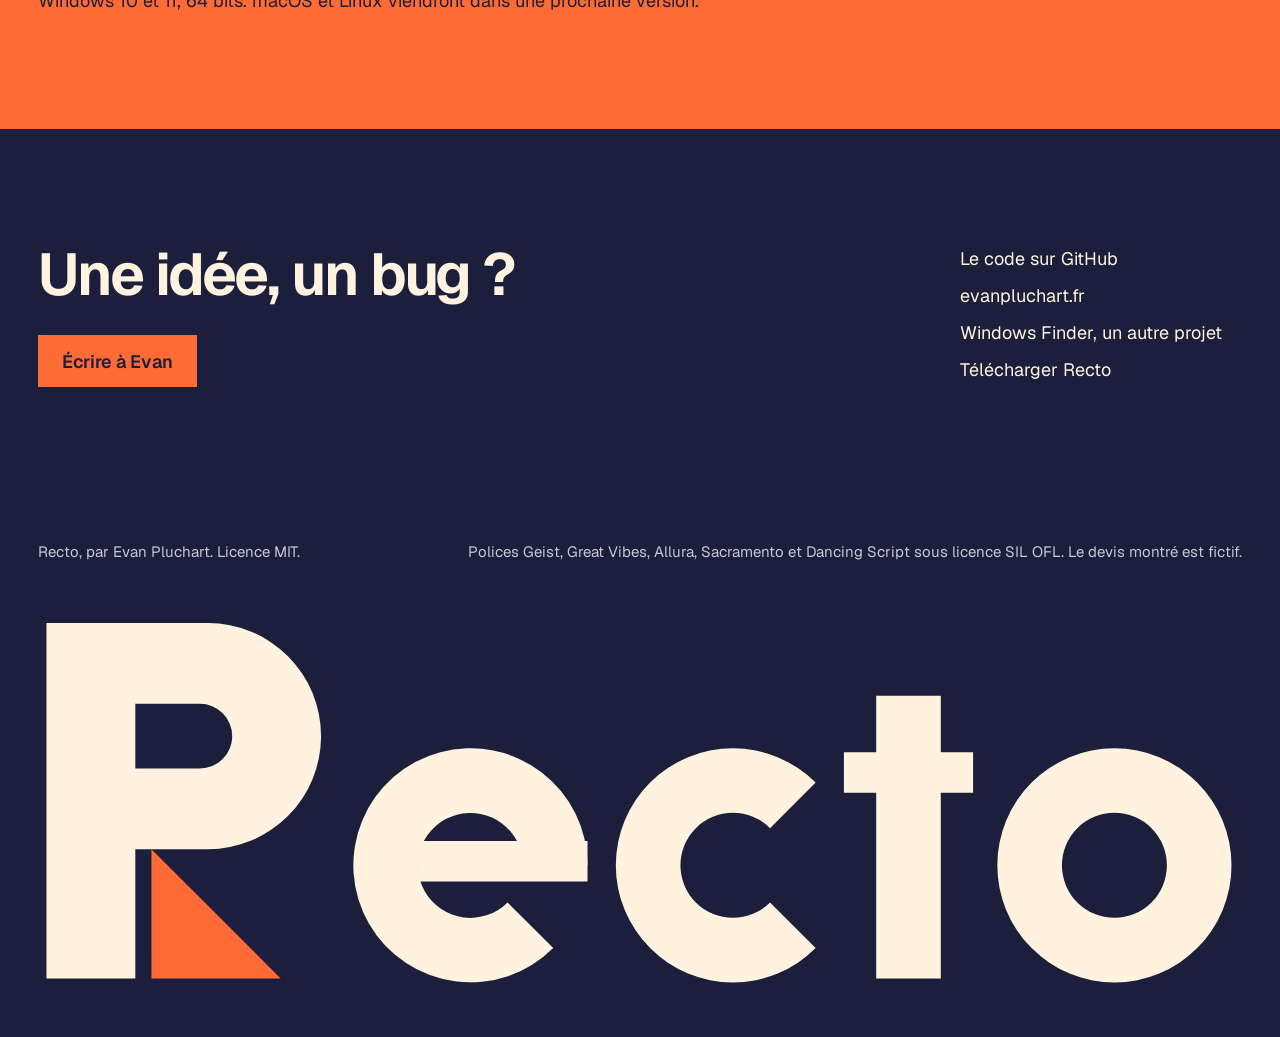
==== commit a022200b: "feat(site): English page, sticky header, GitHub link, drawn signature [skip ci] The landing page in " ====
--- a/site/index.html
+++ b/site/index.html
@@ -4,11 +4,14 @@
 <meta charset="utf-8">
 <meta name="viewport" content="width=device-width, initial-scale=1, viewport-fit=cover">
 <title>Recto — lire, signer et modifier vos PDF, hors ligne</title>
-<meta name="description" content="Recto est un lecteur et éditeur de PDF gratuit pour Windows. Annoter, signer, remplir, réorganiser et caviarder sur votre ordinateur, sans compte et sans envoyer vos fichiers.">
+<meta name="description" content="Recto est un lecteur et éditeur de PDF gratuit pour Windows. Annoter, signer, remplir, réorganiser et censurer sur votre ordinateur, sans compte et sans envoyer vos fichiers.">
 <meta name="author" content="Evan Pluchart">
 <meta name="color-scheme" content="light">
 <meta name="theme-color" content="#FAFAF9">
 <link rel="canonical" href="https://evanpluchart.github.io/recto/">
+<link rel="alternate" hreflang="fr" href="https://evanpluchart.github.io/recto/">
+<link rel="alternate" hreflang="en" href="https://evanpluchart.github.io/recto/en/">
+<link rel="alternate" hreflang="x-default" href="https://evanpluchart.github.io/recto/en/">
 <meta property="og:type" content="website">
 <meta property="og:locale" content="fr_FR">
 <meta property="og:title" content="Recto — vos PDF, signés hors ligne">
@@ -27,7 +30,8 @@
 <body>
 <a class="skip" href="#contenu">Aller au contenu</a>
 
-<header class="nav frame">
+<header class="nav-bar">
+<div class="nav frame">
   <a class="nav-logo" href="./" aria-label="Recto, accueil">
     <img src="logo.svg" alt="Recto" width="140" height="53">
   </a>
@@ -36,8 +40,11 @@
     <a href="#comparer">Comparer</a>
     <a href="#outils">Outils</a>
     <a href="#questions">Questions</a>
+    <a class="nav-github" href="https://github.com/EvanPluchart/recto"><svg viewBox="0 0 16 16" width="18" height="18" aria-hidden="true" focusable="false"><path fill="currentColor" d="M8 0C3.58 0 0 3.58 0 8c0 3.54 2.29 6.53 5.47 7.59.4.07.55-.17.55-.38 0-.19-.01-.82-.01-1.49-2.01.37-2.53-.49-2.69-.94-.09-.23-.48-.94-.82-1.13-.28-.15-.68-.52-.01-.53.63-.01 1.08.58 1.23.82.72 1.21 1.87.87 2.33.66.07-.52.28-.87.51-1.07-1.78-.2-3.64-.89-3.64-3.95 0-.87.31-1.59.82-2.15-.08-.2-.36-1.02.08-2.12 0 0 .67-.21 2.2.82.64-.18 1.32-.27 2-.27.68 0 1.36.09 2 .27 1.53-1.04 2.2-.82 2.2-.82.44 1.1.16 1.92.08 2.12.51.56.82 1.27.82 2.15 0 3.07-1.87 3.75-3.65 3.95.29.25.54.73.54 1.48 0 1.07-.01 1.93-.01 2.2 0 .21.15.46.55.38A8.013 8.013 0 0016 8c0-4.42-3.58-8-8-8z"/></svg>GitHub</a>
   </nav>
+  <a class="nav-lang" href="en/" hreflang="en" lang="en" aria-label="English version">EN</a>
   <a class="button button-small" href="#telecharger">Télécharger</a>
+</div>
 </header>
 
 <main id="contenu">
@@ -46,14 +53,14 @@
     <div class="frame">
       <h1 id="titre" class="hero-line">
         <span class="hero-word rise">Signez</span>
-        <span class="hero-slot"><img src="assets/hero-signature.png" alt="votre devis" width="660" height="184" fetchpriority="high"></span>
+        <span class="hero-slot"><svg class="hero-sig" viewBox="0 0 330 92" role="img" aria-label="votre devis"><g fill="none" stroke="#1C2B6B" stroke-linecap="round" stroke-linejoin="round"><path pathLength="1" stroke-width="3.2" d="M38 62 C30 40 46 14 62 18 C78 22 66 52 52 60 C44 65 48 70 58 64 C70 56 76 40 84 42 C92 44 82 62 90 63 C98 64 104 44 112 45 C120 46 110 64 120 64 C130 64 134 36 142 22 C146 15 150 20 146 34 C140 54 136 66 146 64 C156 62 160 46 168 47 C176 48 168 62 178 62 C190 62 196 42 206 44 C216 46 204 64 216 63 C228 62 232 48 242 50 C252 52 244 64 256 62 C266 60 272 52 280 50"/><path pathLength="1" stroke-width="2.4" d="M30 76 C90 68 170 66 250 70 C270 71 286 74 296 78"/></g></svg></span>
         <span class="hero-word rise">hors&nbsp;ligne.</span>
       </h1>
       <div class="hero-foot">
-        <p class="hero-lead rise">Recto est un lecteur et éditeur de PDF gratuit. Lire, annoter, signer, remplir, réorganiser et caviarder&nbsp;: tout se passe sur votre ordinateur, sans compte et sans envoyer vos fichiers.</p>
+        <p class="hero-lead rise">Recto est un lecteur et éditeur de PDF gratuit. Lire, annoter, signer, remplir, réorganiser et censurer&nbsp;: tout se passe sur votre ordinateur, sans compte et sans envoyer vos fichiers.</p>
         <div class="hero-action rise">
-          <a class="button" href="https://github.com/EvanPluchart/recto/releases/latest">Télécharger pour Windows</a>
-          <p class="note">Windows 10 et 11 · 21&nbsp;Mo · licence MIT</p>
+          <a class="button" href="https://github.com/EvanPluchart/recto/releases/latest" data-mac="Version macOS&nbsp;: bientôt" data-linux="Version Linux&nbsp;: bientôt" data-href="#questions">Télécharger pour Windows</a>
+          <p class="note" data-mac="Vous êtes sur Mac&nbsp;: la version macOS arrive bientôt. Recto existe déjà pour Windows&nbsp;10 et&nbsp;11." data-linux="Vous êtes sur Linux&nbsp;: une AppImage arrive bientôt. Recto existe déjà pour Windows&nbsp;10 et&nbsp;11.">Windows 10 et 11 · 21&nbsp;Mo · licence MIT</p>
         </div>
       </div>
     </div>
@@ -66,8 +73,8 @@
       </figure>
       <div class="marquee" aria-hidden="true">
         <div class="marquee-track">
-          <span>Lire · Annoter · Signer · Remplir · Fusionner · Découper · Pivoter · Caviarder · Filigraner · Compresser · Protéger · Reconnaître le texte ·&nbsp;</span>
-          <span>Lire · Annoter · Signer · Remplir · Fusionner · Découper · Pivoter · Caviarder · Filigraner · Compresser · Protéger · Reconnaître le texte ·&nbsp;</span>
+          <span>Lire · Annoter · Signer · Remplir · Fusionner · Découper · Pivoter · Censurer · Filigraner · Compresser · Protéger · Reconnaître le texte ·&nbsp;</span>
+          <span>Lire · Annoter · Signer · Remplir · Fusionner · Découper · Pivoter · Censurer · Filigraner · Compresser · Protéger · Reconnaître le texte ·&nbsp;</span>
         </div>
       </div>
     </div>
@@ -113,7 +120,7 @@
           <p>Tapez-le ici&nbsp;: il s'écrit sur le devis, dans le style et l'encre choisis. Rien n'est envoyé, même depuis cette page.</p>
           <div class="sign-panel" data-ui>
             <label for="sign-name">Votre nom</label>
-            <input id="sign-name" type="text" value="Camille Martin" maxlength="32" autocomplete="off" spellcheck="false">
+            <input id="sign-name" type="text" value="Camille Martin" placeholder="Votre nom" maxlength="32" autocomplete="off" spellcheck="false">
             <div class="sign-row" role="radiogroup" aria-label="Style">
               <button type="button" role="radio" aria-checked="true" data-font="Great Vibes" style="font-family: 'Great Vibes', cursive">Great Vibes</button>
               <button type="button" role="radio" aria-checked="false" data-font="Allura" style="font-family: 'Allura', cursive">Allura</button>
@@ -128,7 +135,7 @@
           </div>
         </li>
         <li class="step" data-step="4">
-          <h3 class="step-title">Caviardez avant de transférer.</h3>
+          <h3 class="step-title">Censurez avant de transférer.</h3>
           <p>Votre adresse n'a pas à suivre le devis partout. Sous le rectangle noir, le texte est retiré du fichier enregistré&nbsp;: on ne peut plus le copier ni le retrouver par recherche.</p>
         </li>
         <li class="step" data-step="5">
@@ -187,7 +194,7 @@
           <span role="cell" data-col="Abonnement">Oui</span>
         </div>
         <div class="compare-row" role="row">
-          <span role="rowheader">Caviarder pour de vrai</span>
+          <span role="rowheader">Censurer pour de vrai</span>
           <span role="cell" class="is-recto" data-col="Recto">Oui, le texte est retiré</span>
           <span role="cell" data-col="Site en ligne">Rarement sans payer</span>
           <span role="cell" data-col="Abonnement">Oui</span>
@@ -261,7 +268,7 @@
         <p>Recto est écrit pour les trois systèmes et les paquets (une app macOS et une AppImage) sont prêts à être construits, mais ils n'ont pas encore été testés. Ils viendront dans une prochaine version.</p>
       </details>
       <details>
-        <summary>Le caviardage est-il fiable&nbsp;?</summary>
+        <summary>La censure est-elle fiable&nbsp;?</summary>
         <p>Le texte, les images et les dessins sous un rectangle noir sont retirés du fichier, pas seulement cachés. Deux limites&nbsp;: un tracé qui dépasse de la zone reste sous le rectangle, et la structure d'accessibilité du document est supprimée. Relisez toujours le fichier exporté.</p>
       </details>
       <details>
@@ -273,17 +280,18 @@
 
   <section id="telecharger" class="cta" aria-labelledby="cta-title">
     <div class="frame">
-      <h2 id="cta-title" class="visually-hidden">Télécharger Recto</h2>
-      <form class="cta-sentence" action="https://github.com/EvanPluchart/recto/releases/latest" method="get">
-        <span>Recto pour Windows, en</span>
-        <label class="visually-hidden" for="cta-kind">Format</label>
-        <select id="cta-kind" class="cta-select">
-          <option value="setup">installateur</option>
-          <option value="zip">version portable</option>
-        </select>
-        <button class="cta-button" type="submit">Télécharger</button>
-      </form>
-      <p class="cta-note" id="cta-note">L'installateur ajoute Recto au menu Démarrer et à «&nbsp;Ouvrir avec&nbsp;» pour les PDF, sans remplacer votre lecteur par défaut. Fichier <em>Recto-…-windows-x64-setup.exe</em>, 21&nbsp;Mo.</p>
+      <h2 id="cta-title" class="head cta-title rise">Recto pour Windows.</h2>
+      <div class="cta-choices rise">
+        <a class="cta-choice cta-choice-main" href="https://github.com/EvanPluchart/recto/releases/latest">
+          <span class="cta-choice-name">Installateur</span>
+          <span class="cta-choice-text">Ajoute Recto au menu Démarrer et à «&nbsp;Ouvrir avec&nbsp;» pour les PDF, sans remplacer votre lecteur par défaut. Sans droits administrateur, 21&nbsp;Mo.</span>
+        </a>
+        <a class="cta-choice" href="https://github.com/EvanPluchart/recto/releases/latest">
+          <span class="cta-choice-name">Version portable</span>
+          <span class="cta-choice-text">Un dossier zip à décompresser où vous voulez, une clé USB par exemple. Ne touche pas au registre.</span>
+        </a>
+      </div>
+      <p class="cta-note rise">Windows 10 et 11, 64 bits. macOS et Linux viendront dans une prochaine version.</p>
     </div>
   </section>
 
@@ -296,6 +304,7 @@
       <a class="button" href="https://evanpluchart.fr">Écrire à Evan</a>
     </div>
     <ul class="footer-links">
+      <li><a href="https://github.com/EvanPluchart/recto">Le code sur GitHub</a></li>
       <li><a href="https://evanpluchart.fr">evanpluchart.fr</a></li>
       <li><a href="https://evanpluchart.github.io/windows-finder/">Windows Finder, un autre projet</a></li>
       <li><a href="#telecharger">Télécharger Recto</a></li>
--- a/site/assets/style.css
+++ b/site/assets/style.css
@@ -49,7 +49,7 @@
 button, input, select { font: inherit; color: inherit; }
 ::selection { background: var(--fold); color: var(--ink); }
 :focus-visible { outline: 3px solid var(--ink); outline-offset: 3px; }
-[id] { scroll-margin-top: 24px; }
+[id] { scroll-margin-top: 88px; }
 
 .frame { width: 100%; max-width: 1520px; margin-inline: auto; padding-inline: var(--margin); }
 .visually-hidden { position: absolute; width: 1px; height: 1px; overflow: hidden; clip: rect(0 0 0 0); white-space: nowrap; }
@@ -73,11 +73,20 @@
   .nav nav a:hover, .footer-links a:hover { text-decoration-color: currentColor; }
 }
 
-/* Navigation */
+/* Navigation: sticky; it slides away while reading down and comes back on the way up. */
+.nav-bar { position: sticky; top: 0; z-index: 20; background: var(--bg); transition: transform 320ms var(--ease-out); }
+.nav-bar.is-hidden { transform: translateY(-100%); }
+.nav-bar.is-scrolled .nav { padding-block: 12px; }
+.nav-bar.is-scrolled .nav-logo img { height: 32px; }
+.nav-logo img { transition: height 240ms var(--ease-out); }
+.nav { transition: padding 240ms var(--ease-out); }
 .nav { display: flex; align-items: center; gap: var(--gap); padding-block: 22px; }
 .nav-logo img { height: 40px; width: auto; }
 .nav nav { display: flex; gap: clamp(16px, 2.4vw, 36px); margin-left: auto; font-size: var(--t-small); }
 .nav nav a { text-decoration: underline; text-decoration-color: transparent; transition: text-decoration-color 160ms ease; }
+.nav-github { display: inline-flex; align-items: center; gap: 8px; }
+.nav-lang { font-size: var(--t-small); font-weight: 600; min-width: 44px; min-height: 44px; display: inline-grid; place-items: center; text-decoration: none; background: var(--surface); }
+@media (hover: hover) and (pointer: fine) { .nav-lang:hover { background: var(--canvas); } }
 
 /* Hero: the sentence with the signature in its word space, then the app on a field of Fold */
 .hero { padding-top: clamp(48px, 7vw, 112px); }
@@ -88,9 +97,9 @@
 .hero-word { display: inline-block; }
 .hero-slot {
   display: inline-block; width: 2.6em; height: 0.74em; align-self: baseline;
-  background: #fff; overflow: hidden; position: relative; top: 0.02em;
-}
-.hero-slot img { width: 100%; height: 100%; object-fit: cover; }
+  overflow: hidden; position: relative; top: 0.02em;
+}
+.hero-sig { display: block; width: 100%; height: 100%; }
 .hero-foot {
   display: grid; grid-template-columns: repeat(12, minmax(0, 1fr)); column-gap: var(--gap);
   margin-top: 40px; align-items: end;
@@ -120,7 +129,7 @@
 .story-intro { grid-column: 9 / span 4; font-size: var(--t-lead); line-height: 1.4; }
 .story-body { display: grid; grid-template-columns: repeat(12, minmax(0, 1fr)); column-gap: var(--gap); margin-top: 72px; }
 .story-steps { grid-column: 1 / span 5; grid-row: 1; }
-.story-sticky { grid-column: 6 / span 7; grid-row: 1; position: sticky; top: 4svh; height: 92svh; display: flex; align-items: center; justify-content: center; background: var(--canvas); }
+.story-sticky { grid-column: 6 / span 7; grid-row: 1; position: sticky; top: 76px; height: calc(100svh - 92px); display: flex; align-items: center; justify-content: center; background: var(--canvas); }
 .story-doc { position: relative; height: 100%; aspect-ratio: 9 / 10; max-width: 100%; container-type: inline-size; overflow: hidden; }
 .story-doc img { position: absolute; inset: 0; width: 100%; height: 100%; object-fit: contain; }
 .step { min-height: 78svh; display: flex; flex-direction: column; justify-content: center; gap: 20px; }
@@ -223,28 +232,24 @@
 .faq-list details[open] summary::after { transform: translateY(3px) rotate(-135deg); }
 .faq-list details p { margin-top: 14px; max-width: 48ch; }
 
-/* CTA: the sentence with a blank, on a field of Fold */
+/* CTA: two ways to get Recto, on a field of Fold */
 .cta { margin-top: clamp(72px, 9vw, 128px); background: var(--fold); padding-block: clamp(72px, 9vw, 128px); }
-.cta-sentence {
-  display: flex; flex-wrap: wrap; align-items: baseline; gap: 0.2em 0.28em;
-  font-size: min(var(--t-head), 4.4vw); font-weight: 650; letter-spacing: -0.04em; line-height: 1.1;
-}
-.cta-select {
-  font-size: 1em; font-weight: 650; letter-spacing: -0.04em; line-height: 1.1;
-  height: 1.25em; padding: 0 1.1em 0 0.25em; border: 0; border-radius: 0; color: var(--ink);
-  background: var(--paper) url("data:image/svg+xml,%3Csvg xmlns='http://www.w3.org/2000/svg' viewBox='0 0 12 8'%3E%3Cpath d='M1 1l5 5 5-5' fill='none' stroke='%231B1F3B' stroke-width='2'/%3E%3C/svg%3E") no-repeat right 0.3em center / 0.4em;
-  field-sizing: content; max-width: 100%;
-  appearance: none; -webkit-appearance: none; cursor: pointer;
-}
-.cta-button {
-  font-size: 1em; font-weight: 650; letter-spacing: -0.04em; line-height: 1.1; height: 1.25em; padding: 0 0.3em;
-  border: 0; border-radius: 0; background: var(--ink); color: var(--paper); cursor: pointer;
+.cta-choices { display: grid; grid-template-columns: repeat(12, minmax(0, 1fr)); gap: 8px; margin-top: 48px; }
+.cta-choice {
+  grid-column: span 6; display: flex; flex-direction: column; gap: 14px; padding: clamp(24px, 3vw, 40px);
+  background: var(--paper); color: var(--ink); text-decoration: none;
   transition: background-color 160ms ease, color 160ms ease, transform 120ms var(--ease-out);
 }
-.cta-button:active { transform: scale(0.98); }
-@media (hover: hover) and (pointer: fine) { .cta-button:hover { background: var(--paper); color: var(--ink); } }
-.cta-note { margin-top: 28px; max-width: 42em; color: var(--ink); }
-.cta-note em { font-style: normal; font-weight: 600; }
+.cta-choice-main { background: var(--ink); color: var(--paper); }
+.cta-choice-name { font-size: var(--t-head); font-weight: 650; letter-spacing: -0.035em; line-height: 1; }
+.cta-choice-name::after { content: " ↓"; font-weight: 400; }
+.cta-choice-text { font-size: var(--t-body); max-width: 30em; }
+.cta-choice:active { transform: scale(0.99); }
+@media (hover: hover) and (pointer: fine) {
+  .cta-choice:hover { background: #fff; color: var(--ink); }
+  .cta-choice-main:hover { background: var(--ink-2); color: var(--paper); }
+}
+.cta-note { margin-top: 24px; color: var(--ink); }
 
 /* Footer: an invitation over the cropped logo, on Ink */
 .footer { background: var(--ink); color: var(--paper); overflow: hidden; padding-top: clamp(64px, 9vw, 128px); }
@@ -266,8 +271,10 @@
   .js .shutter img { transform: scale(1.12); transition: transform 1500ms cubic-bezier(0.16, 1, 0.3, 1) 200ms; }
   .js .shutter.is-in { clip-path: inset(0); }
   .js .shutter.is-in img { transform: none; }
-  .js .hero-slot img { transform: translateX(-12%); opacity: 0; transition: transform 1200ms var(--ease-out) 300ms, opacity 600ms ease 300ms; }
-  .js .hero-slot.is-in img { transform: none; opacity: 1; }
+  /* The signature writes itself: the stroke, then the underline. */
+  .js .hero-sig path { stroke-dasharray: 1; stroke-dashoffset: 1; transition: stroke-dashoffset 1600ms cubic-bezier(0.45, 0, 0.25, 1) 400ms; }
+  .js .hero-sig path + path { transition-duration: 600ms; transition-delay: 1900ms; }
+  .js .hero-slot.is-in .hero-sig path { stroke-dashoffset: 0; }
   .js .hero-dialog { opacity: 0; transform: translateY(48px); transition: opacity 700ms ease 900ms, transform 900ms var(--ease-out) 900ms; }
   .js .hero-dialog.is-in { opacity: 1; transform: none; }
   .marquee-track { animation: marquee 48s linear infinite; }
@@ -307,7 +314,7 @@
 /* Phone */
 @media (max-width: 600px) {
   .nav nav { display: none; }
-  .nav .button-small { margin-left: auto; }
+  .nav .nav-lang { margin-left: auto; }
   .nav-logo img { height: 34px; }
   .hero { padding-top: 32px; }
   .hero-line { font-size: 15.5vw; line-height: 0.92; flex-direction: column; align-items: flex-start; }
@@ -327,7 +334,6 @@
   .board-grid { grid-template-columns: 1fr; grid-template-areas: "pages" "find" "sketch" "doc" "export" "mark"; }
   .figure { display: block; }
   .figure dd { margin-top: 10px; }
-  .cta-sentence { font-size: 24px; letter-spacing: -0.02em; }
-  .cta-select, .cta-button { letter-spacing: -0.02em; height: 44px; }
+  .cta-choice { grid-column: 1 / -1; }
   .footer-legal { flex-direction: column; gap: 8px; }
 }
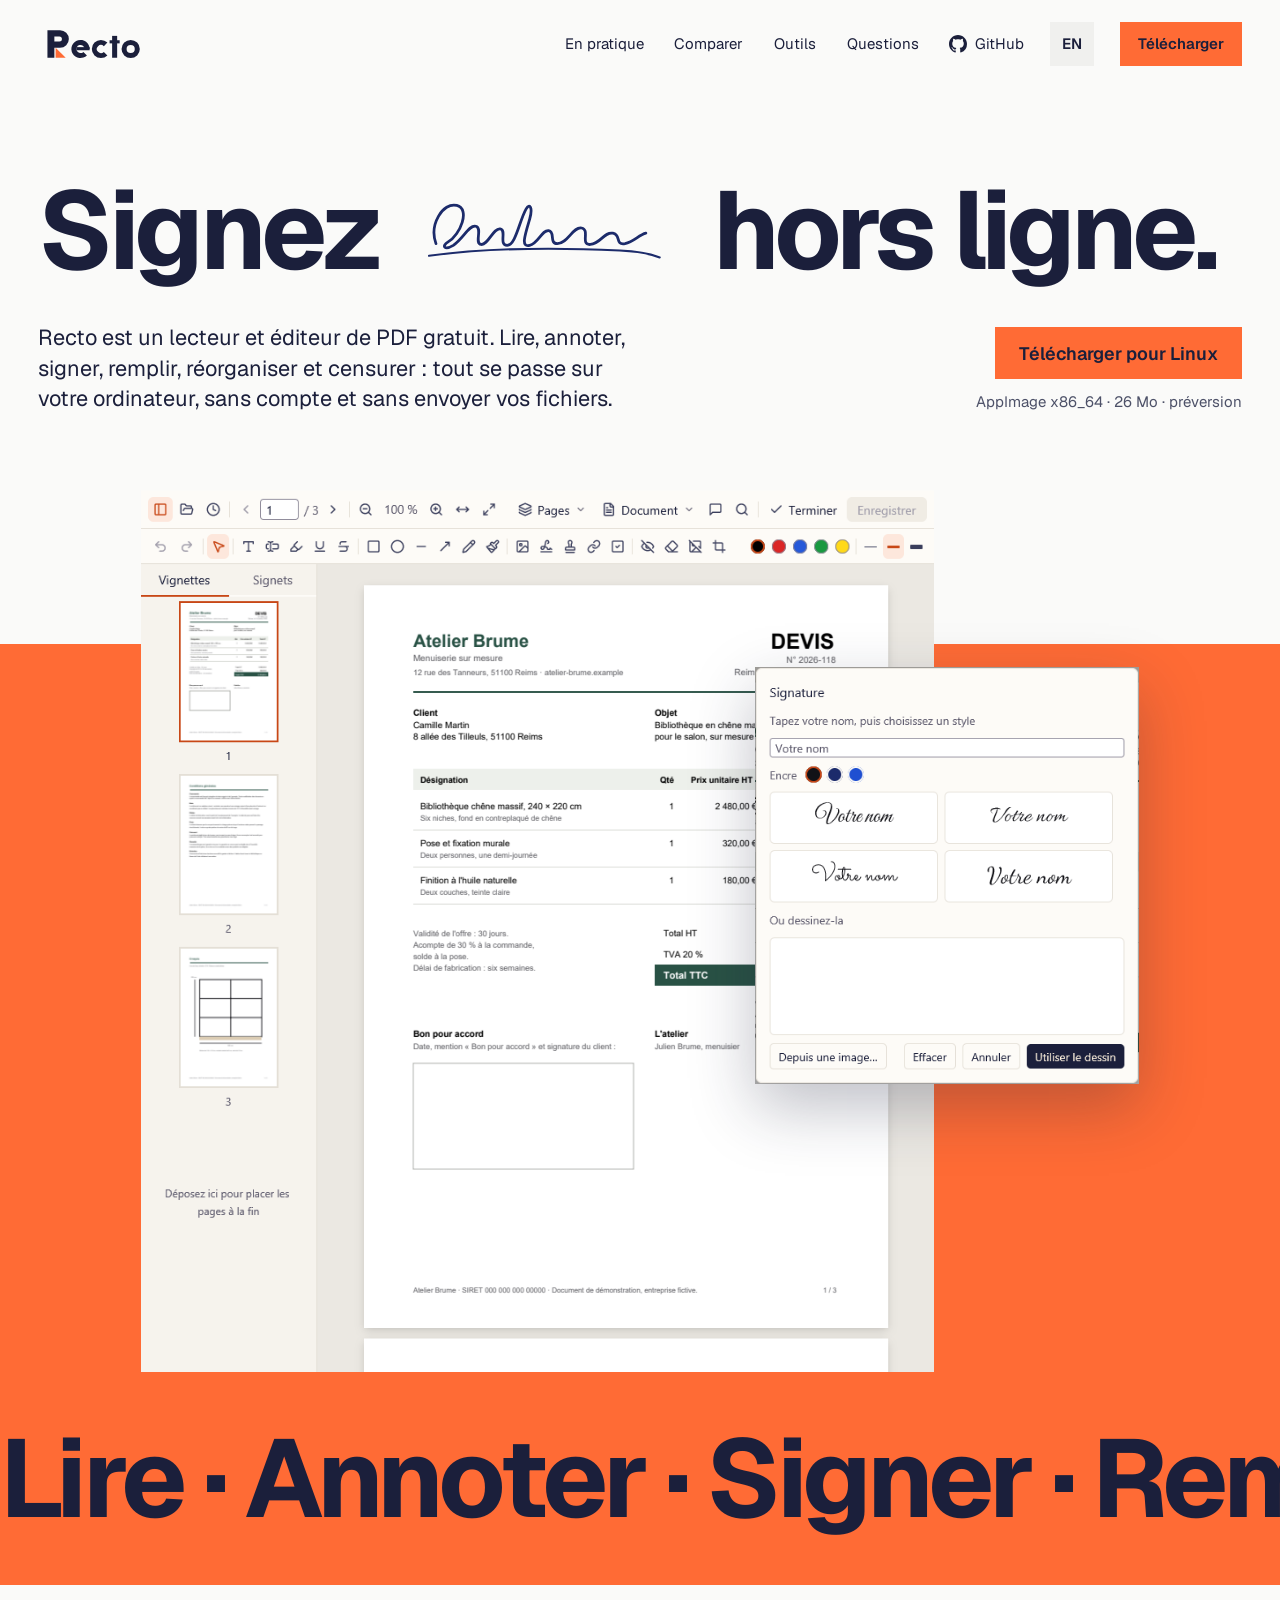
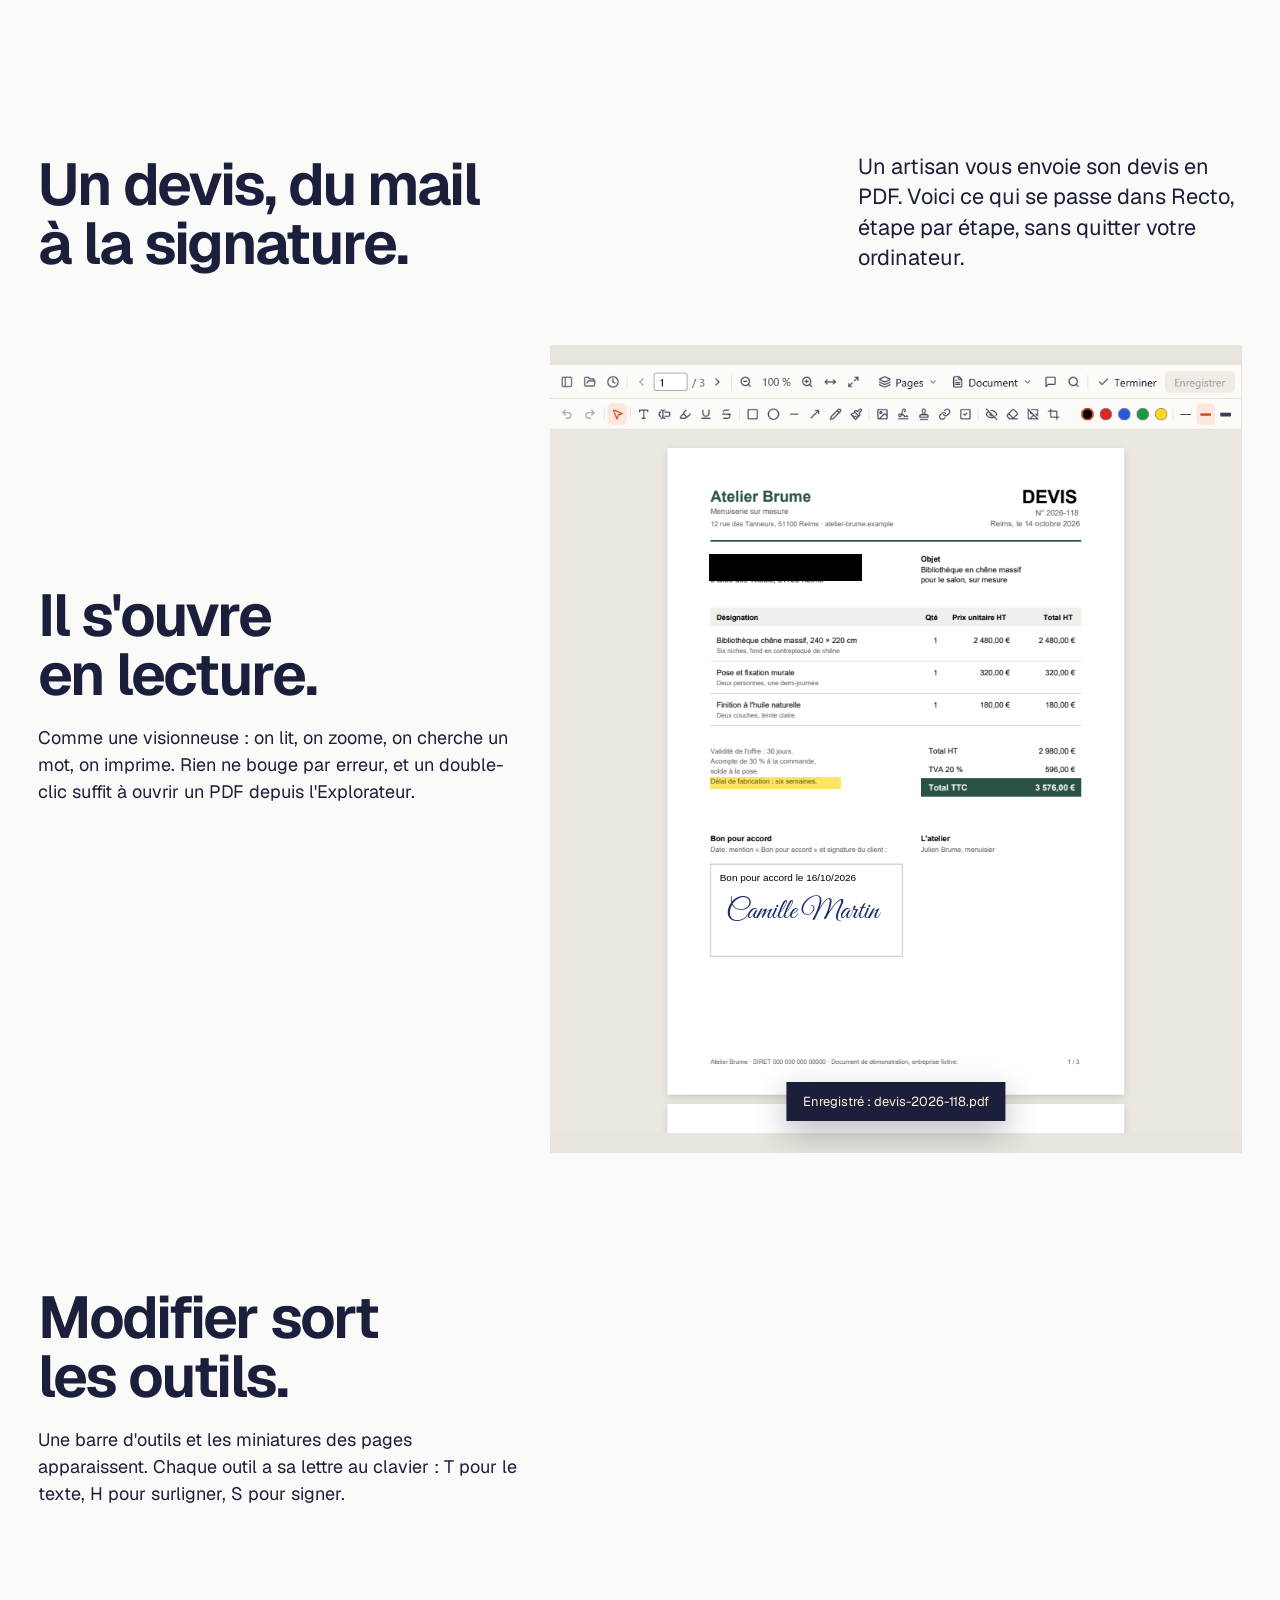
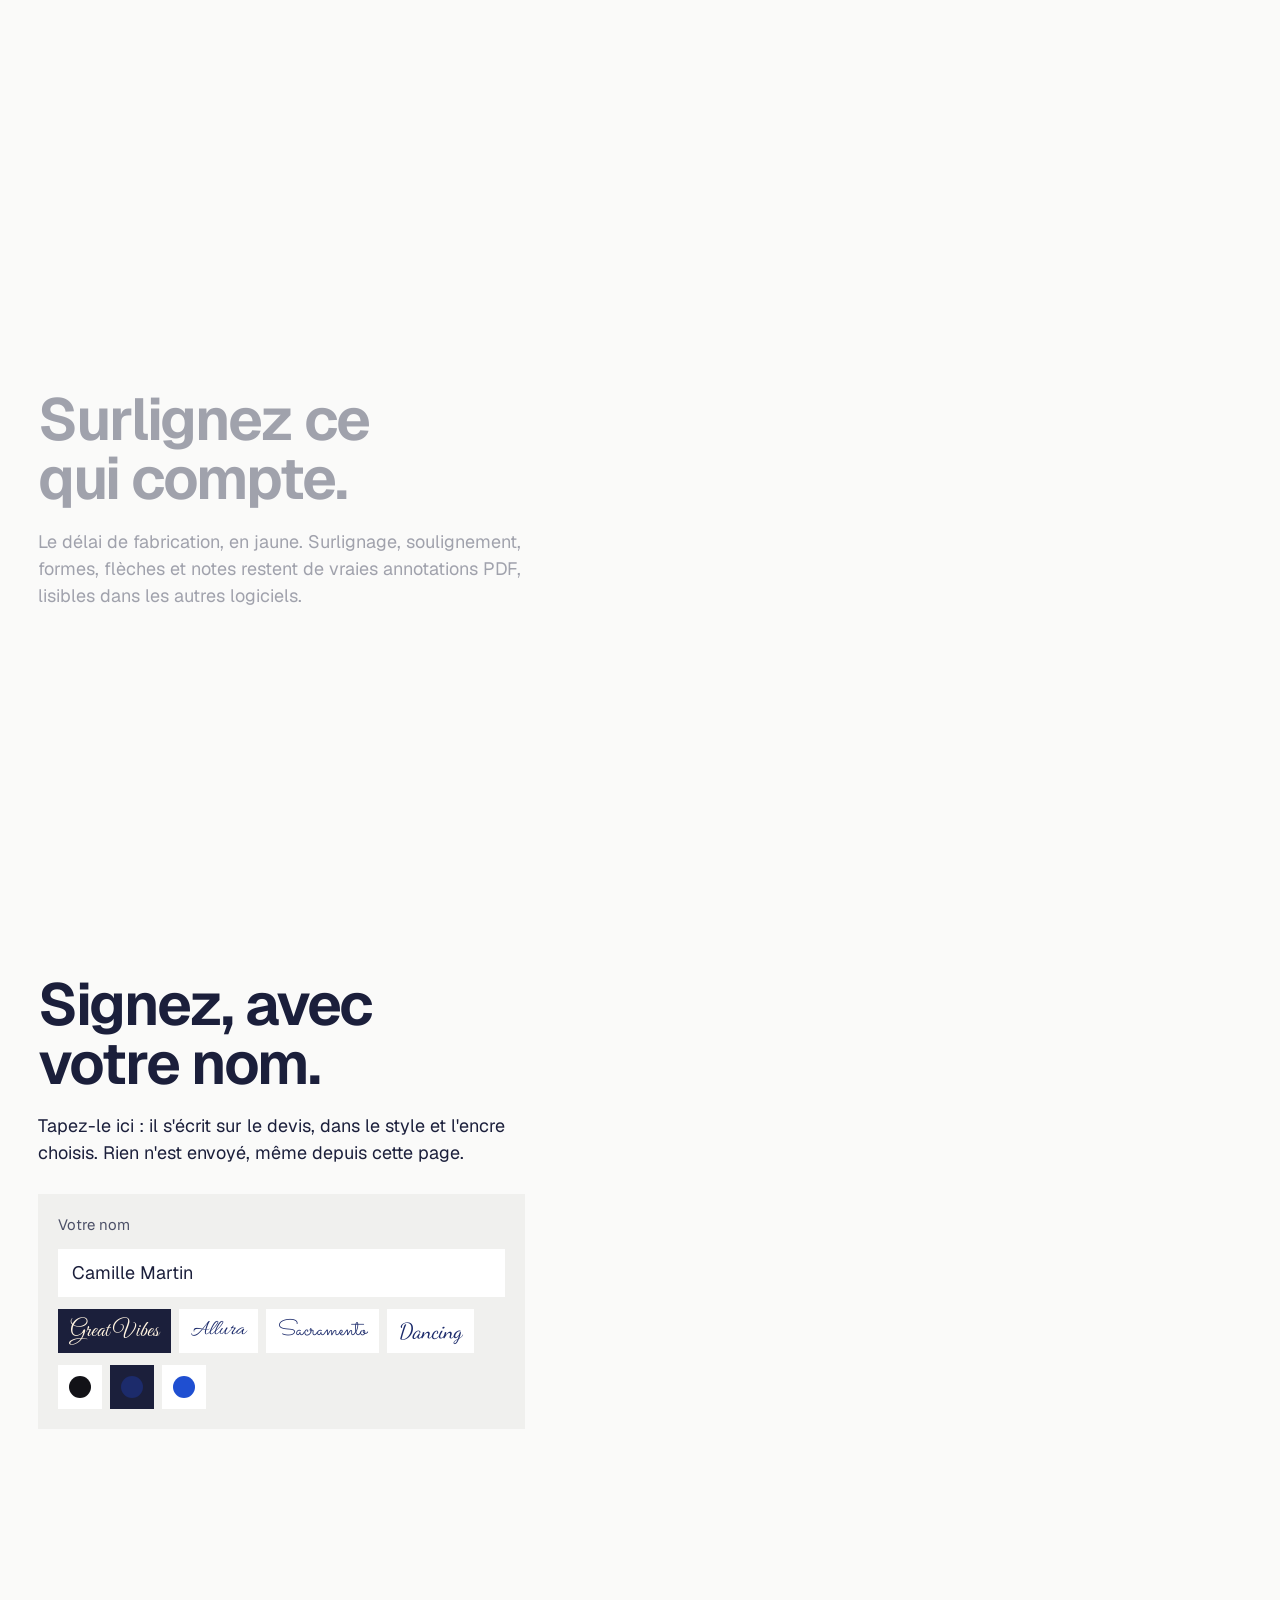
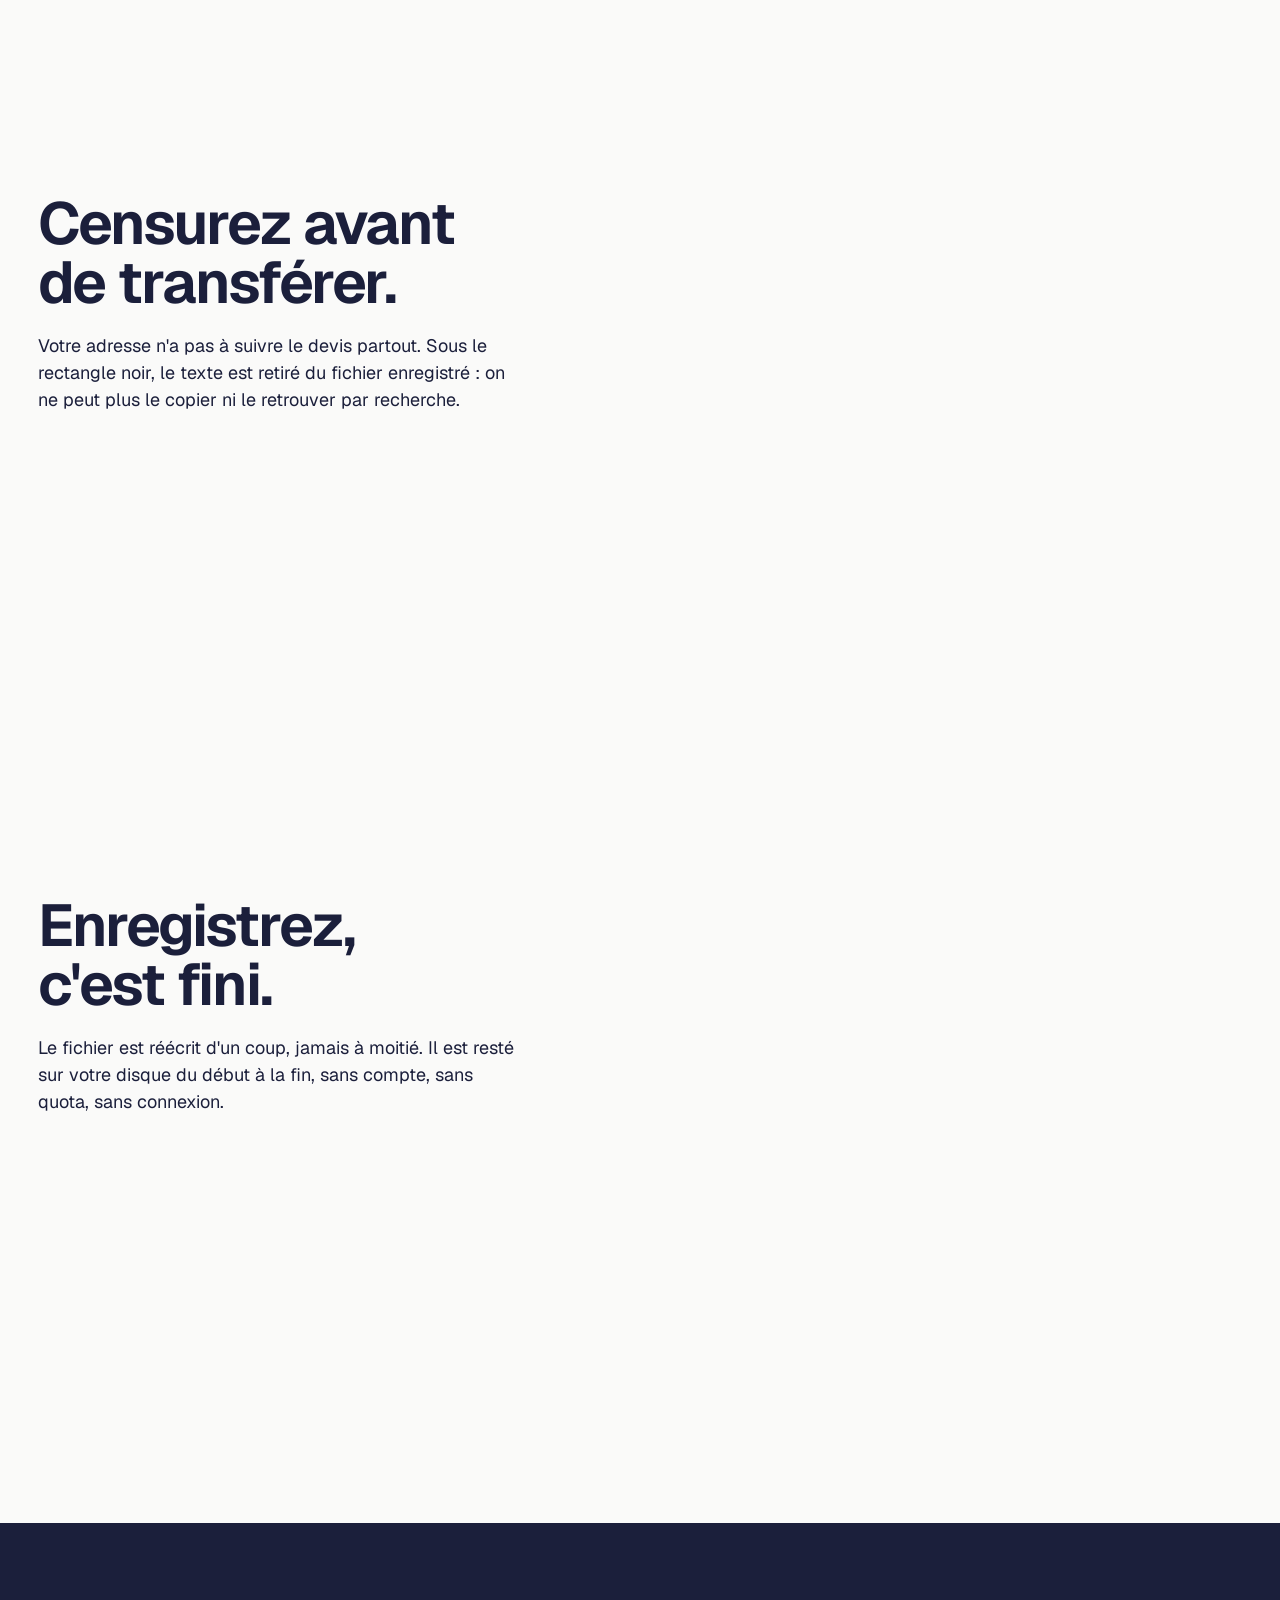
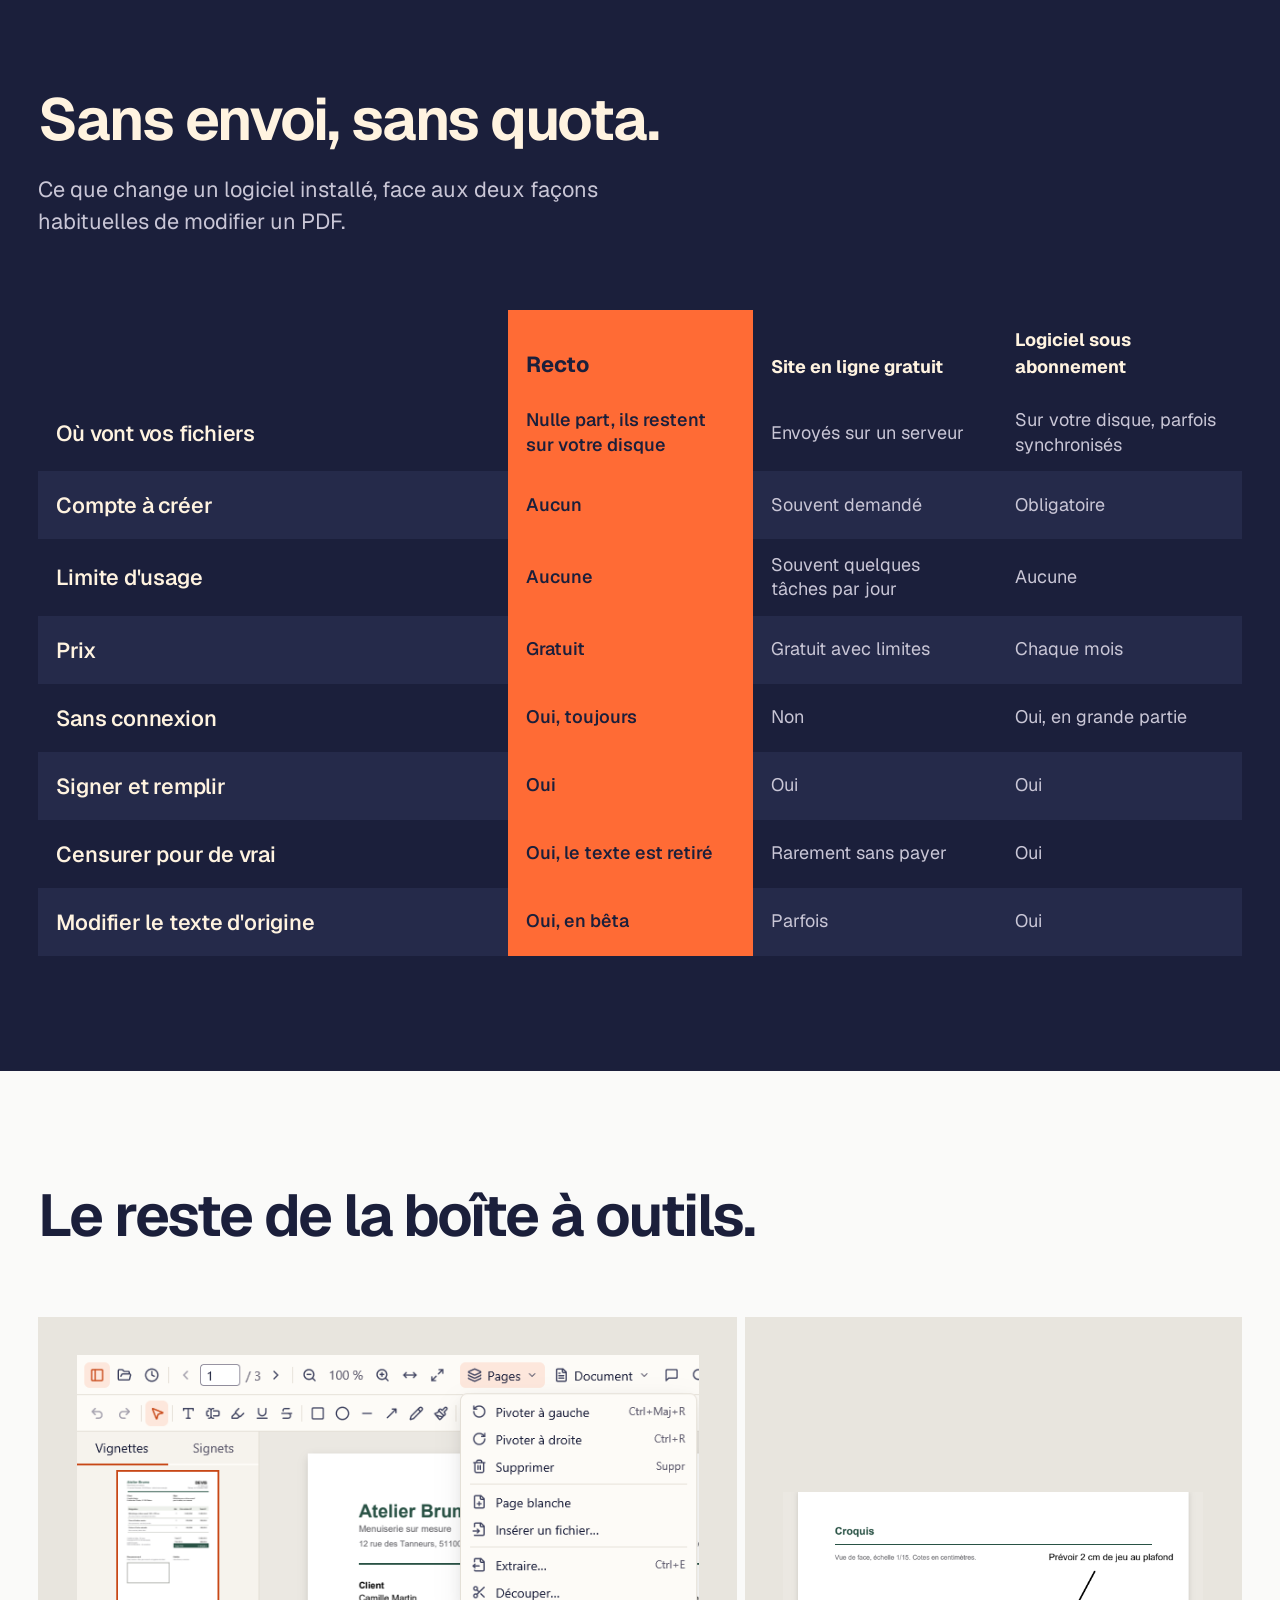
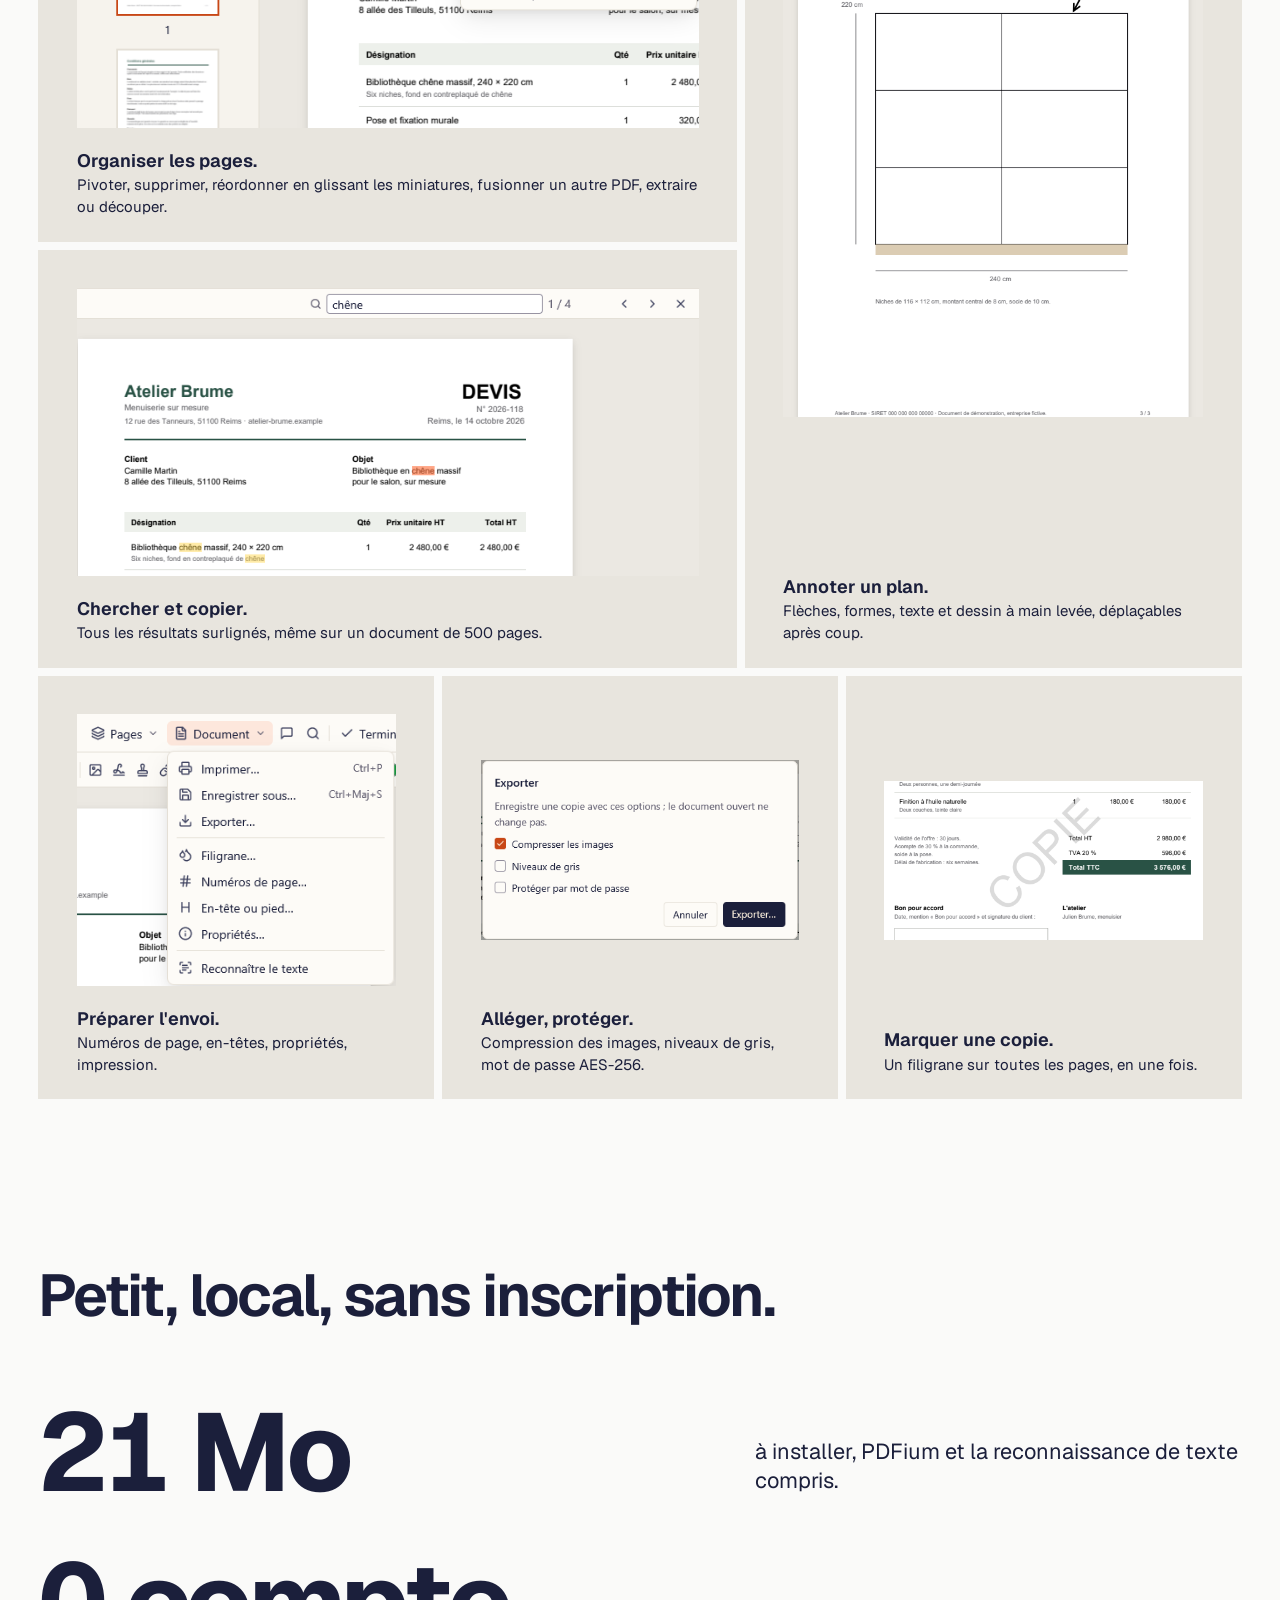
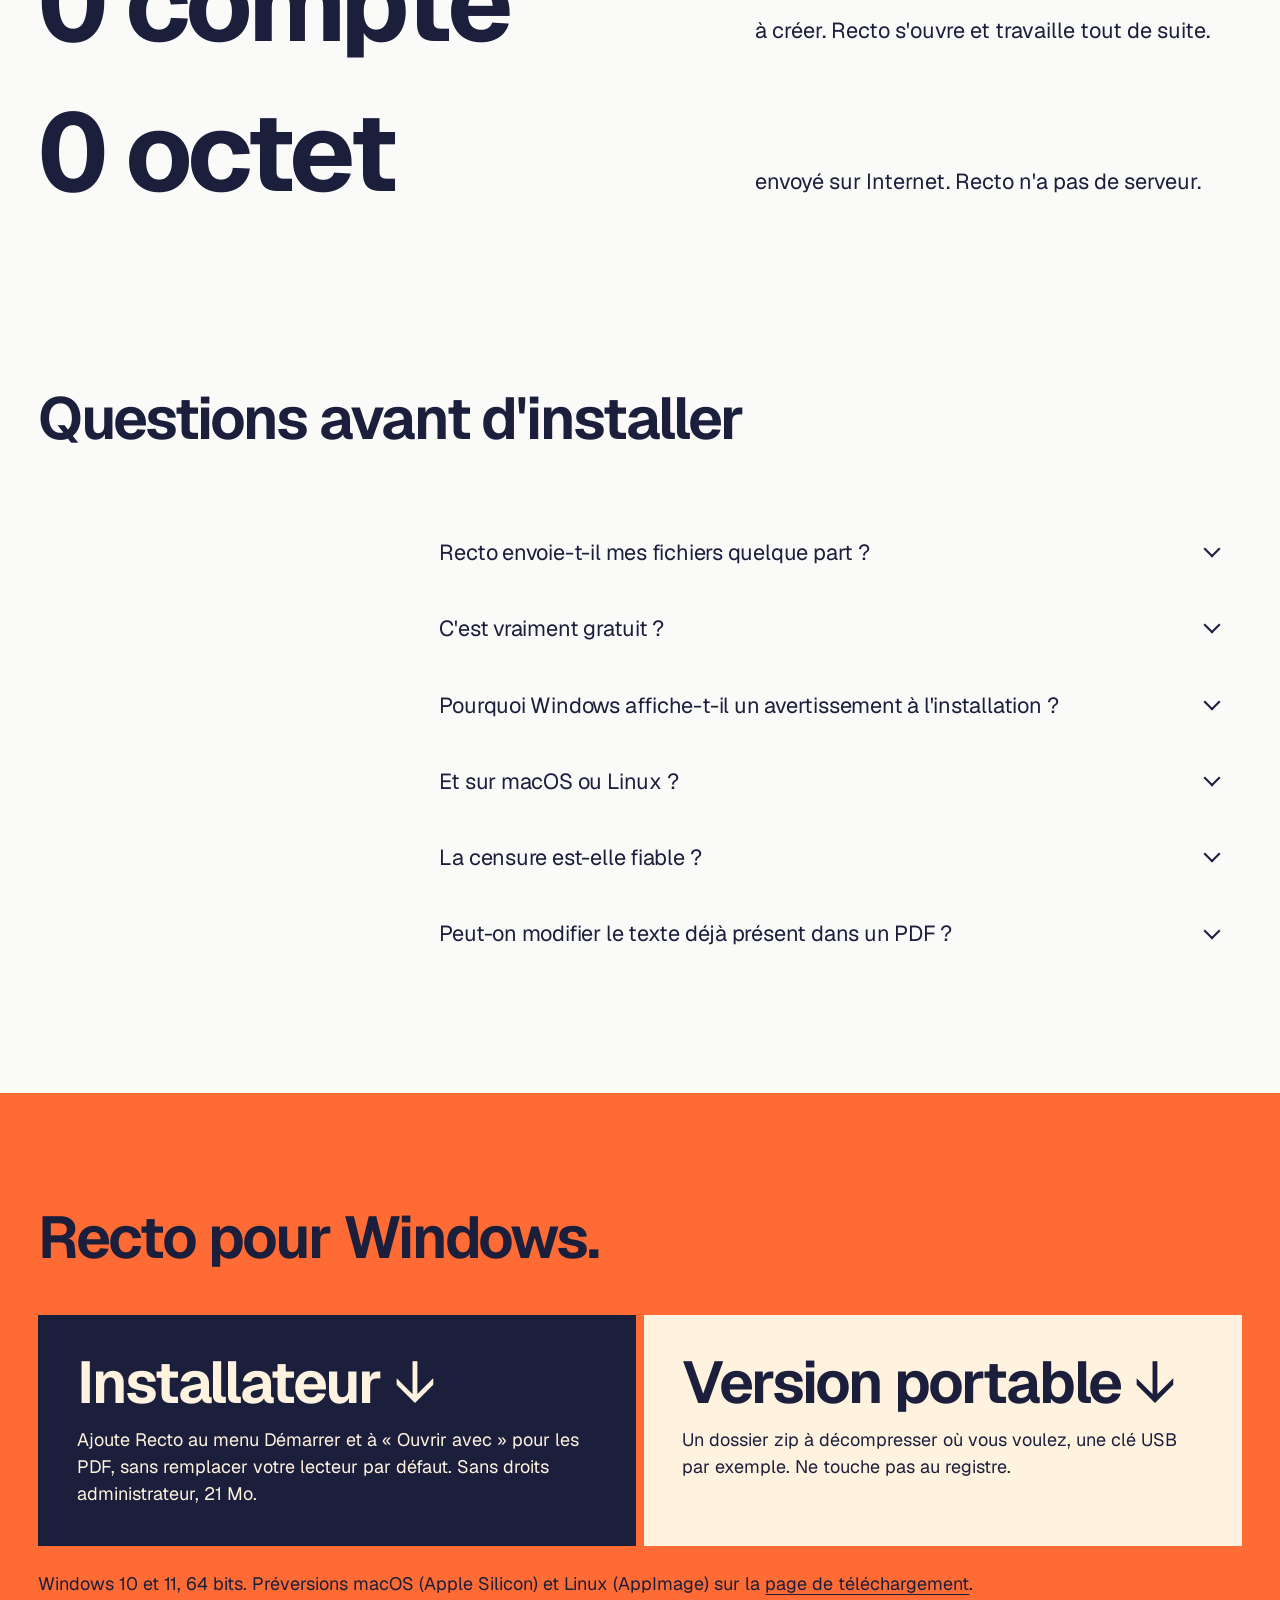
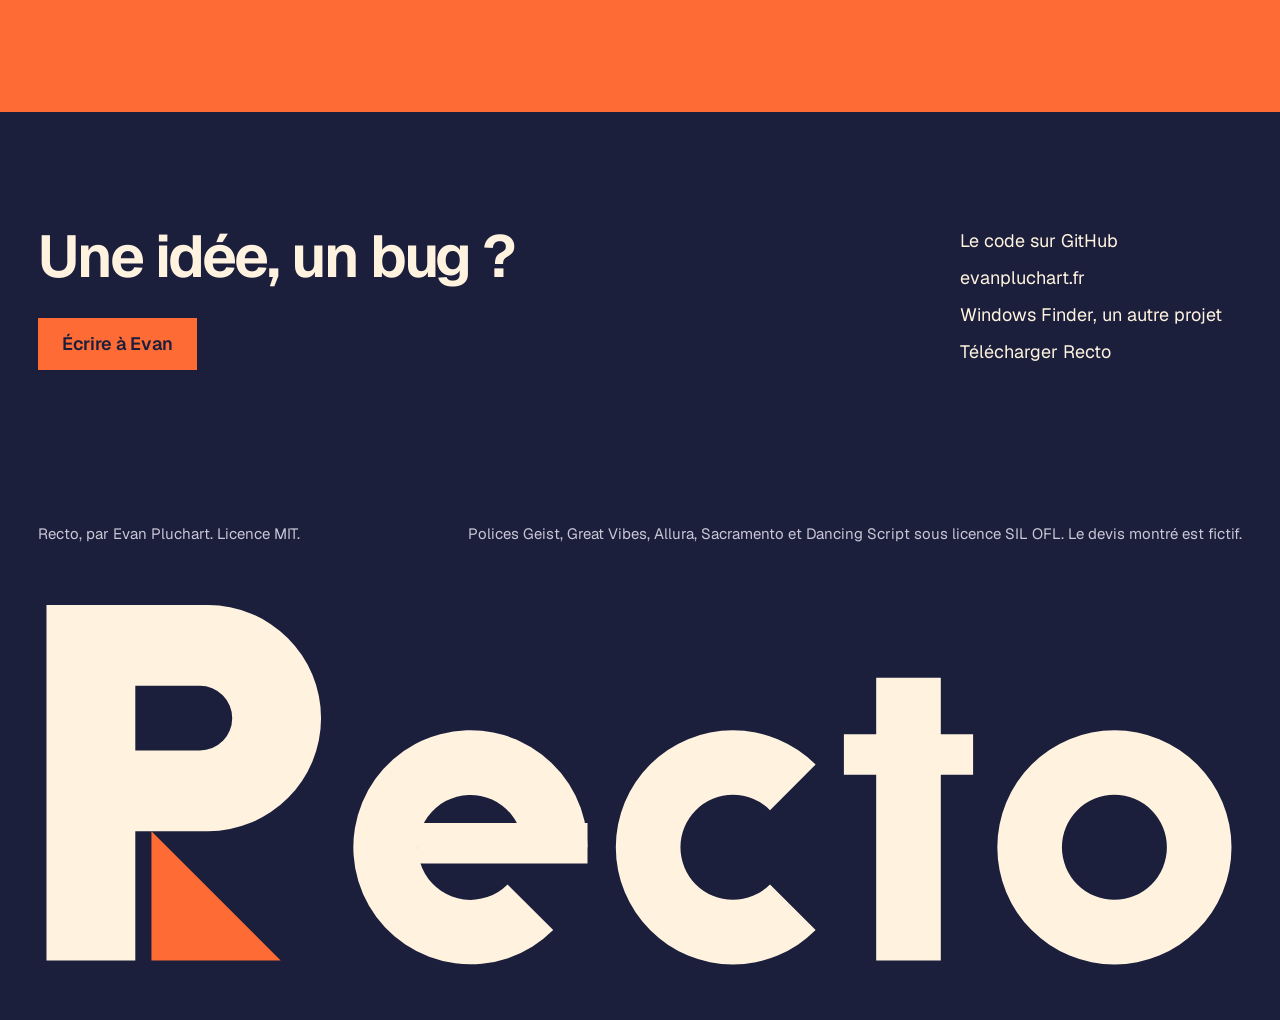
==== commit 198c758c: "feat(site): offer the macOS and Linux previews" ====
--- a/site/index.html
+++ b/site/index.html
@@ -59,8 +59,8 @@
       <div class="hero-foot">
         <p class="hero-lead rise">Recto est un lecteur et éditeur de PDF gratuit. Lire, annoter, signer, remplir, réorganiser et censurer&nbsp;: tout se passe sur votre ordinateur, sans compte et sans envoyer vos fichiers.</p>
         <div class="hero-action rise">
-          <a class="button" href="https://github.com/EvanPluchart/recto/releases/latest" data-mac="Version macOS&nbsp;: bientôt" data-linux="Version Linux&nbsp;: bientôt" data-href="#questions">Télécharger pour Windows</a>
-          <p class="note" data-mac="Vous êtes sur Mac&nbsp;: la version macOS arrive bientôt. Recto existe déjà pour Windows&nbsp;10 et&nbsp;11." data-linux="Vous êtes sur Linux&nbsp;: une AppImage arrive bientôt. Recto existe déjà pour Windows&nbsp;10 et&nbsp;11.">Windows 10 et 11 · 21&nbsp;Mo · licence MIT</p>
+          <a class="button" href="https://github.com/EvanPluchart/recto/releases/latest" data-mac="Télécharger pour macOS" data-linux="Télécharger pour Linux">Télécharger pour Windows</a>
+          <p class="note" data-mac="Mac Apple Silicon (M1 et suivants) · 22&nbsp;Mo · préversion, app non signée&nbsp;: clic droit, puis Ouvrir" data-linux="AppImage x86_64 · 26&nbsp;Mo · préversion">Windows 10 et 11 · 21&nbsp;Mo · licence MIT</p>
         </div>
       </div>
     </div>
@@ -265,7 +265,7 @@
       </details>
       <details>
         <summary>Et sur macOS ou Linux&nbsp;?</summary>
-        <p>Recto est écrit pour les trois systèmes et les paquets (une app macOS et une AppImage) sont prêts à être construits, mais ils n'ont pas encore été testés. Ils viendront dans une prochaine version.</p>
+        <p>Oui, en préversion&nbsp;: une app macOS pour les Mac Apple Silicon (M1 et suivants) et une AppImage pour Linux x86_64, sur la même page de téléchargement. Elles se construisent et passent les tests automatiques, mais n'ont pas encore été essayées à la main. L'app macOS n'est pas signée&nbsp;: au premier lancement, faites clic droit sur Recto, puis Ouvrir.</p>
       </details>
       <details>
         <summary>La censure est-elle fiable&nbsp;?</summary>
@@ -291,7 +291,7 @@
           <span class="cta-choice-text">Un dossier zip à décompresser où vous voulez, une clé USB par exemple. Ne touche pas au registre.</span>
         </a>
       </div>
-      <p class="cta-note rise">Windows 10 et 11, 64 bits. macOS et Linux viendront dans une prochaine version.</p>
+      <p class="cta-note rise">Windows 10 et 11, 64 bits. Préversions macOS (Apple Silicon) et Linux (AppImage) sur la <a href="https://github.com/EvanPluchart/recto/releases/latest">page de téléchargement</a>.</p>
     </div>
   </section>
 
